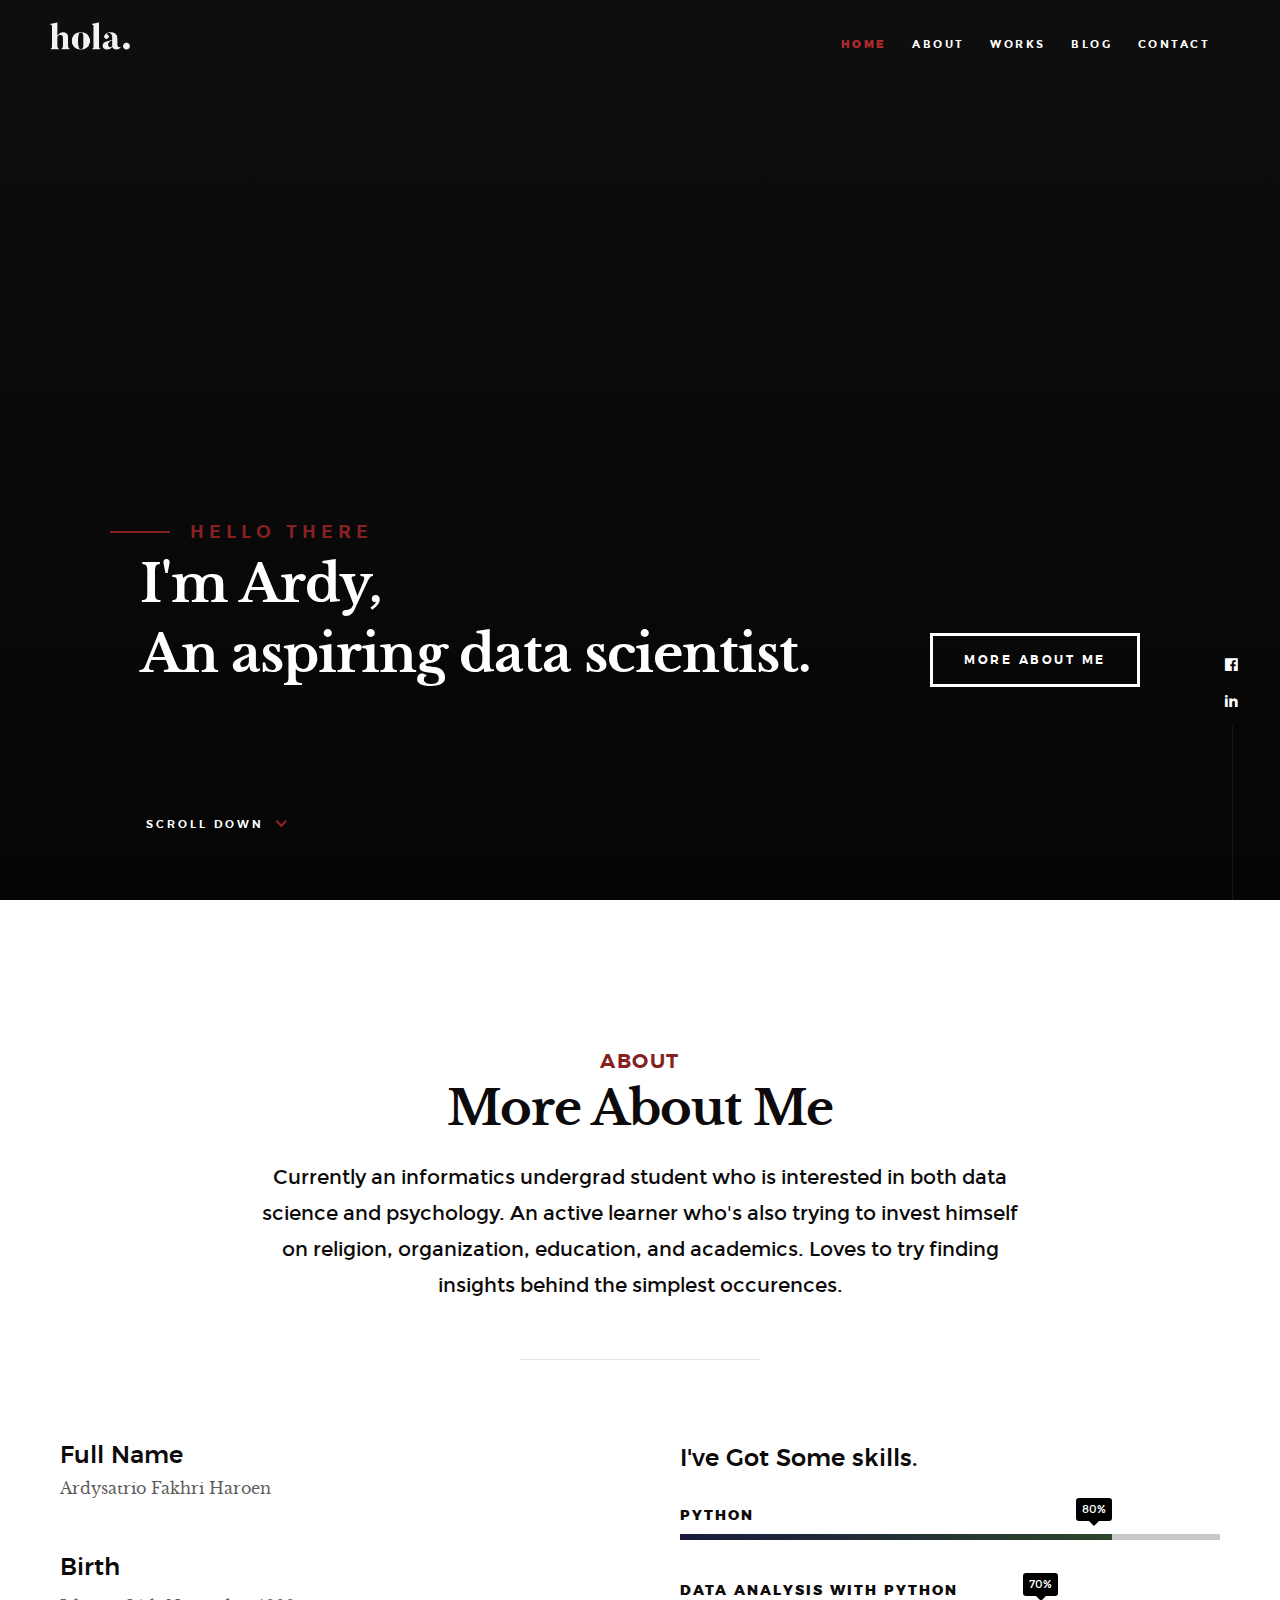
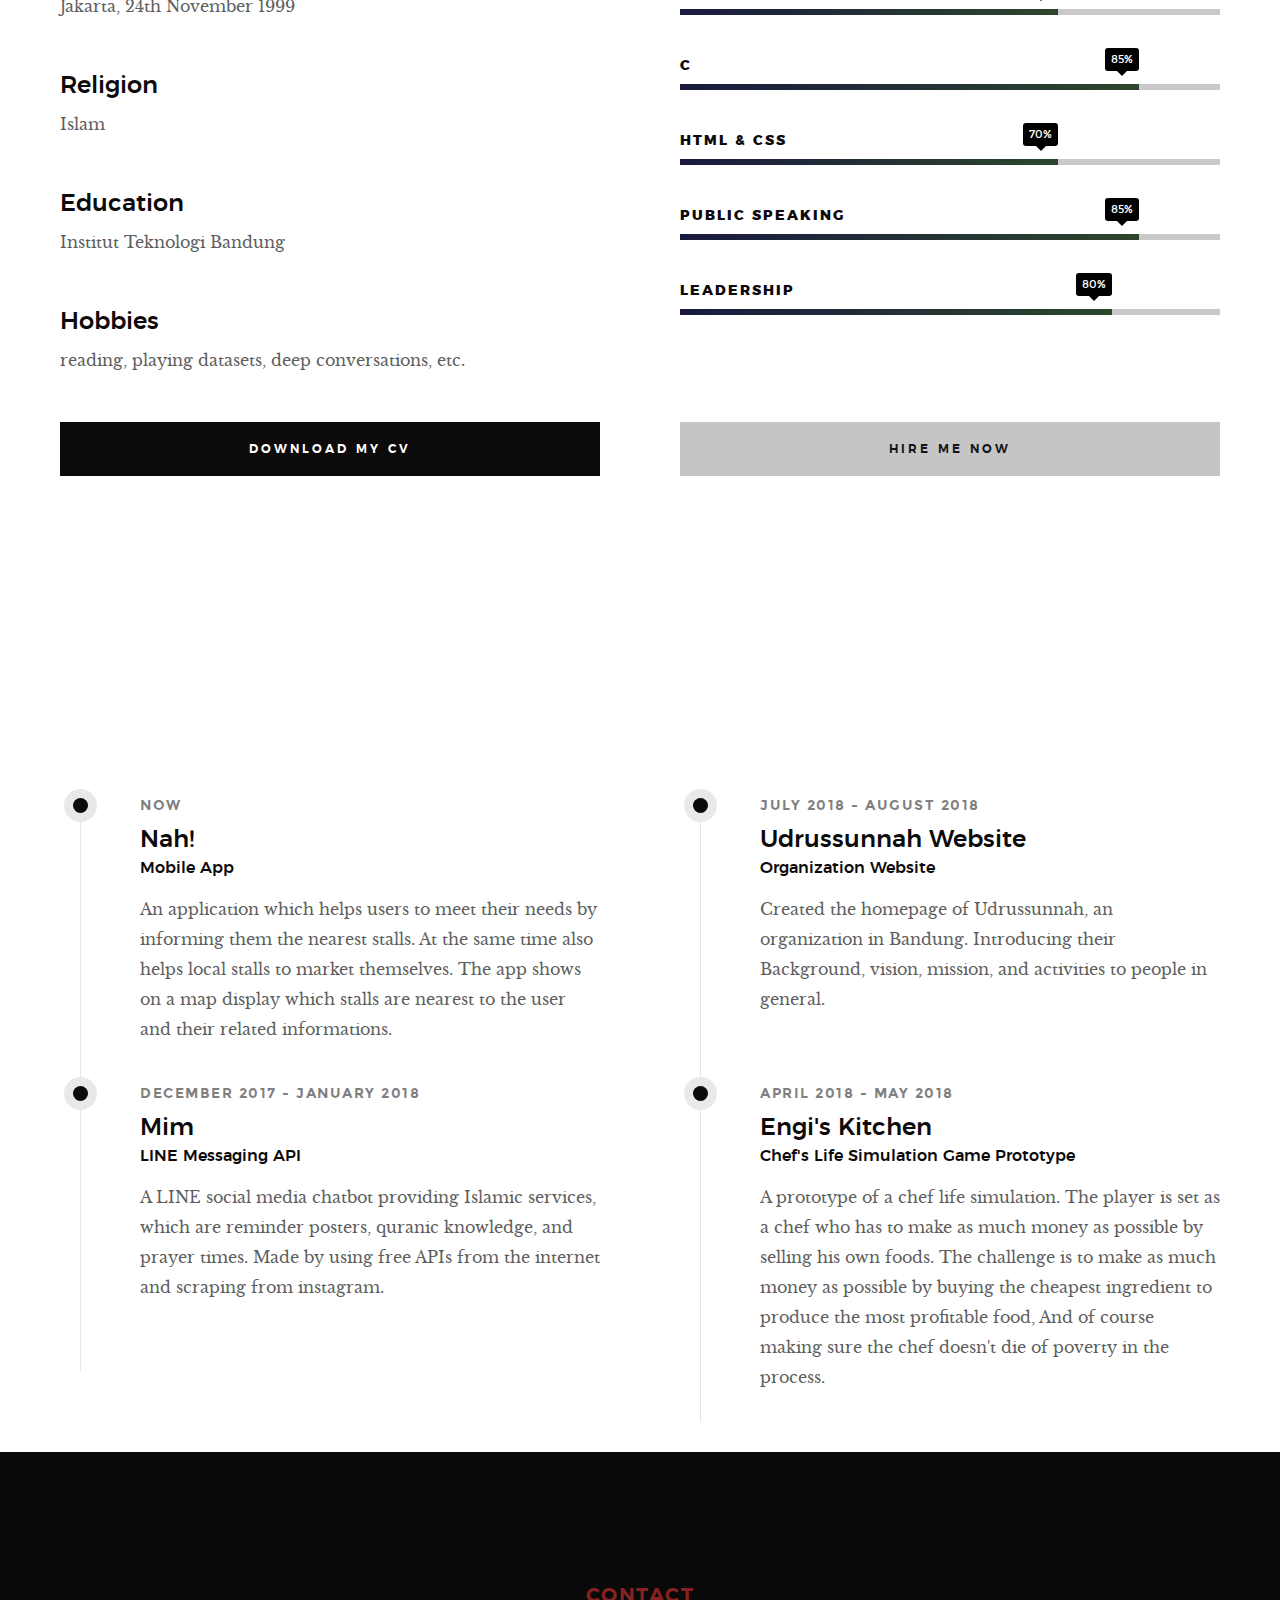
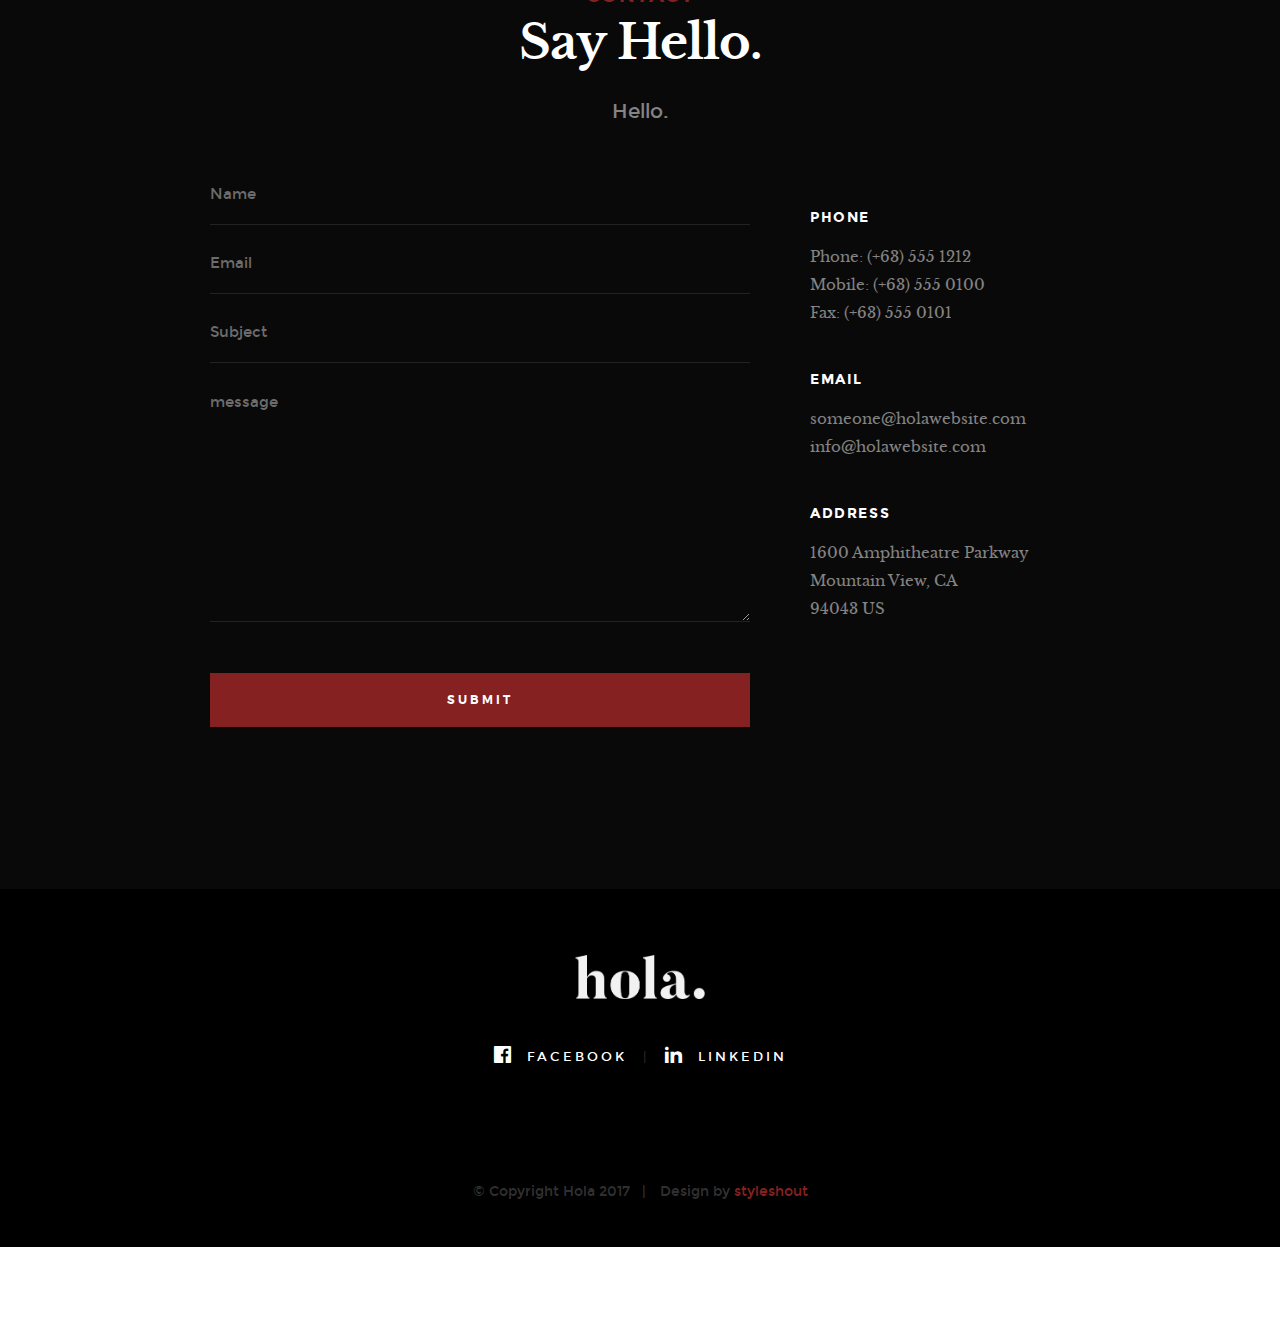
==== index.html @ 84319cd6 "Add files via upload" ====
<!DOCTYPE html>
<!--[if lt IE 9 ]><html class="no-js oldie" lang="en"> <![endif]-->
<!--[if IE 9 ]><html class="no-js oldie ie9" lang="en"> <![endif]-->
<!--[if (gte IE 9)|!(IE)]><!-->
<html class="no-js" lang="en">
<!--<![endif]-->

<head>

    <!--- basic page needs
    ================================================== -->
    <meta charset="utf-8">
    <title>@dy</title>
    <meta name="description" content="">
    <meta name="author" content="">

    <!-- mobile specific metas
    ================================================== -->
    <meta name="viewport" content="width=device-width, initial-scale=1">

    <!-- CSS
    ================================================== -->
    <link rel="stylesheet" href="css/base.css">
    <link rel="stylesheet" href="css/vendor.css">
    <link rel="stylesheet" href="css/main.css">

    <!-- script
    ================================================== -->
    <script src="js/modernizr.js"></script>
    <script src="js/pace.min.js"></script>

    <!-- favicons
    ================================================== -->
    <link rel="shortcut icon" href="favicon.ico" type="image/x-icon">
    <link rel="icon" href="favicon.ico" type="image/x-icon">

</head>

<body id="top">

    <!-- header
    ================================================== -->
    <header class="s-header">

        <div class="header-logo">
            <a class="site-logo" href="index.html"><img src="images/logo.png" alt="Homepage"></a>
        </div>

        <nav class="header-nav-wrap">
            <ul class="header-nav">
                <li class="current"><a class="smoothscroll" href="#home" title="home">Home</a></li>
                <li><a class="smoothscroll" href="#about" title="about">About</a></li>
                <li><a class="smoothscroll" href="#works" title="works">Works</a></li>
                <li><a class="smoothscroll" href="#blog" title="blog">Blog</a></li>
                <li><a class="smoothscroll" href="#contact" title="contact">Contact</a></li>
            </ul>
        </nav>

        <a class="header-menu-toggle" href="#0"><span>Menu</span></a>

    </header> <!-- end s-header -->


    <!-- home
   ================================================== -->
    <section id="home" class="s-home page-hero target-section" data-parallax="scroll" data-image-src="images/fuji_mount.jpeg"
        data-natural-width="3000" data-natural-height="2000" data-position-y="center">

        <div class="overlay"></div>
        <div class="shadow-overlay"></div>

        <div class="home-content">

            <div class="row home-content__main">

                <h3>Hello There</h3>

                <h1>
                    I'm Ardy, <br>
                    An aspiring data scientist. <br>
                </h1>

                <div class="home-content__buttons">
                    <a href="#about" class="smoothscroll btn btn--stroke">
                        More About Me
                    </a>
                </div>

                <div class="home-content__scroll">
                    <a href="#about" class="scroll-link smoothscroll">
                        <span>Scroll Down</span>
                    </a>
                </div>

            </div>

        </div> <!-- end home-content -->

        <ul class="home-social">
            <li>
                <a href="https://www.facebook.com/ardy.haroen/"><i class="im im-facebook" aria-hidden="true"></i><span>Facebook</span></a>
            </li>
            <li>
                <a href="https://www.linkedin.com/in/h-ardyh/"><i class="im im-linkedin" aria-hidden="true"></i><span>linkedin</span></a>
            </li>
        </ul>
        <!-- end home-social -->

    </section> <!-- end s-home -->


    <!-- about
    ================================================== -->
    <section id="about" class="s-about target-section">

        <div class="row narrow section-intro has-bottom-sep">
            <div class="col-full text-center">
                <h3>About</h3>
                <h1>More About Me</h1>
                <p class="lead">Currently an informatics undergrad student who is interested in both data science and
                    psychology.
                    An active learner who's also trying to invest himself on religion, organization, education, and
                    academics. Loves
                    to try finding insights behind the simplest occurences.</p>
            </div>
        </div>

        <div class="row about-content">

            <div class="col-six tab-full left" style="line-height:0.25em">
                <h3 style="line-height:1em">Full Name</h3>
                <p>Ardysatrio Fakhri Haroen</p>

                <h3 style="line-height:1.5em">Birth</h3>
                <p>Jakarta, 24th November 1999</p>

                <h3 style="line-height:1.5em">Religion</h3>
                <p>Islam</p>

                <h3 style="line-height:1.5em">Education</h3>
                <p>Institut Teknologi Bandung</p>

                <h3 style="line-height:1.5em">Hobbies</h3>
                <p>reading, playing datasets, deep conversations, etc.
                </p>

            </div>
            <div class="col-six tab-full right">
                <h3>I've Got Some skills.</h3>

                <ul class="skill-bars">
                    <li>
                        <div class="progress percent80"><span>80%</span></div>
                        <strong>Python</strong>
                    </li>
                    <li>
                        <div class="progress percent70"><span>70%</span></div>
                        <strong>Data Analysis with Python</strong>
                    </li>
                    <li>
                        <div class="progress percent85"><span>85%</span></div>
                        <strong>C</strong>
                    </li>
                    <li>
                        <div class="progress percent70"><span>70%</span></div>
                        <strong>HTML & CSS</strong>
                    </li>
                    <li>
                        <div class="progress percent85"><span>85%</span></div>
                        <strong>Public Speaking</strong>
                    </li>
                    <li>
                        <div class="progress percent80"><span>80%</span></div>
                        <strong>Leadership</strong>
                    </li>

                </ul>
            </div>

        </div> <!-- end about-content -->

        <div class="row about-content about-content--buttons">

            <div class="col-six tab-full left">
                <a href="#0" class="btn btn--primary full-width">Download My CV</a>
            </div>
            <div class="col-six tab-full right">
                <a href="#0" class="btn full-width">Hire Me Now</a>
            </div>

        </div> <!-- end about-content buttons -->

        <section id="works">

            <div class="s-work-header">
                <h1 style="padding:5rem 3rem; font-family: montserrat-bold, 'Gill Sans', 'Gill Sans MT', Calibri, 'Trebuchet MS', sans-serif; font-size: 5rem">My Projects.</h1>
            </div>

            <div class="row about-content about-content--timeline">
                <div class="col-six tab-full left">
                    <div class="timeline">
                        <div class="timeline__block">
                            <div class="timeline__bullet"></div>
                            <div class="timeline__header">
                                <p class="timeline__timeframe">Now</p>
                                <h3>Nah!</h3>
                                <h5>Mobile App</h5>
                            </div>
                            <div class="timeline__desc">
                                <p>An application which helps users to meet their needs by informing them the nearest
                                    stalls.
                                    At the same time also helps local stalls to market themselves. The app
                                    shows on a map display which stalls are nearest to the user and their related
                                    informations.
                                </p>
                            </div>
                        </div>

                        <div class="timeline__block">
                            <div class="timeline__bullet"></div>
                            <div class="timeline__header">
                                <p class="timeline__timeframe">December 2017 - January 2018</p>
                                <h3>Mim</h3>
                                <h5>LINE Messaging API</h5>
                            </div>
                            <div class="timeline__desc">
                                <p>A LINE social media chatbot providing Islamic services, which are
                                    reminder posters, quranic knowledge, and prayer times. Made by using
                                    free APIs from the internet and scraping from instagram.</p>
                            </div>
                        </div> <!-- end timeline__block -->

                        <!-- end timeline__block -->

                    </div> <!-- end timeline -->
                </div> <!-- end left -->
                <div class="col-six tab-full right">
                    <div class="timeline">

                        <div class="timeline__block">
                            <div class="timeline__bullet"></div>
                            <div class="timeline__header">
                                <p class="timeline__timeframe">July 2018 - August 2018</p>
                                <h3>Udrussunnah Website</h3>
                                <h5>Organization Website</h5>
                            </div>
                            <div class="timeline__desc">
                                <p>Created the homepage of Udrussunnah, an organization in Bandung. Introducing their
                                    Background, vision, mission, and activities to people in general.
                                </p>
                            </div>
                        </div> <!-- end timeline__block -->

                        <div class="timeline__block">
                            <div class="timeline__bullet"></div>
                            <div class="timeline__header">
                                <p class="timeline__timeframe">April 2018 - May 2018</p>
                                <h3>Engi's Kitchen</h3>
                                <h5>Chef's Life Simulation Game Prototype</h5>
                            </div>
                            <div class="timeline__desc">
                                <p>A prototype of a chef life simulation. The player is set as a chef who has to make
                                    as much money as possible by selling his own foods. The challenge is to make as much money
                                    as possible by buying the cheapest ingredient to produce the most profitable food, And of course
                                    making sure the chef doesn't die of poverty in the process.</p>
                            </div>
                        </div> <!-- end timeline__block -->

                    </div> <!-- end timeline -->
                </div> <!-- end right -->

            </div> <!-- end about-content timeline -->

        </section> <!-- end about -->


        <!-- works
    ================================================== 
    <section id="works" class="s-works target-section">

        <div class="row narrow section-intro has-bottom-sep">
            <div class="col-full">
                <h3>Portfolio</h3>
                <h1>See My Latest Projects.</h1>
                
                <p class="lead">Lorem ipsum Dolor adipisicing nostrud et aute Excepteur amet commodo ea dolore irure esse Duis nulla sint fugiat cillum ullamco proident aliquip quis qui voluptate dolore veniam Ut laborum non est in officia.</p>
            </div>
        </div>

        <div class="row masonry-wrap">
            <div class="masonry">

                <div class="masonry__brick">
                    <div class="item-folio">

                        <div class="item-folio__thumb">
                            <a href="images/portfolio/gallery/g-beetle.jpg" class="thumb-link" title="The Beetle Car" data-size="1050x700">
                                <img src="images/portfolio/beetle.jpg" 
                                     srcset="images/portfolio/beetle.jpg 1x, images/portfolio/beetle@2x.jpg 2x" alt="">
                                <span class="shadow-overlay"></span>
                            </a>
                        </div>

                        <div class="item-folio__text">
                            <h3 class="item-folio__title">
                                The Beetle
                            </h3>
                            <p class="item-folio__cat">
                                Web Development
                            </p>
                        </div>

                        <a href="https://www.behance.net/" class="item-folio__project-link" title="Project link">
                            <i class="im im-link"></i>
                        </a>

                        <div class="item-folio__caption">
                            <p>Vero molestiae sed aut natus excepturi. Et tempora numquam. Temporibus iusto quo.Unde dolorem corrupti neque nisi.</p>
                        </div>

                    </div> end item-folio 
                </div>  end masonry__brick 

                <div class="masonry__brick">
                    <div class="item-folio">

                        <div class="item-folio__thumb">
                            <a href="images/portfolio/gallery/g-lighthouse.jpg" class="thumb-link" title="Lighthouse" data-size="1050x700">
                                <img src="images/portfolio/lighthouse.jpg" 
                                     srcset="images/portfolio/lighthouse.jpg 1x, images/portfolio/lighthouse@2x.jpg 2x" alt="">
                                <span class="shadow-overlay"></span>
                            </a>
                        </div>

                        <div class="item-folio__text">
                            <h3 class="item-folio__title">
                                Lighthouse
                            </h3>
                            <p class="item-folio__cat">
                                Web Design
                            </p>
                        </div>

                        <a href="https://www.behance.net/" class="item-folio__project-link" title="Project link">
                            <i class="im im-link"></i>
                        </a>

                        <div class="item-folio__caption">
                            <p>Vero molestiae sed aut natus excepturi. Et tempora numquam. Temporibus iusto quo.Unde dolorem corrupti neque nisi.</p>
                        </div>

                    </div>  end item-folio 
                </div>  end masonry__brick 

                <div class="masonry__brick">
                    <div class="item-folio">

                        <div class="item-folio__thumb">
                            <a href="images/portfolio/gallery/g-salad.jpg" class="thumb-link" data-size="1050x700">
                                <img src="images/portfolio/salad.jpg" 
                                     srcset="images/portfolio/salad.jpg 1x, images/portfolio/salad@2x.jpg 2x" alt="">
                                <span class="shadow-overlay"></span>
                            </a>
                        </div>

                        <div class="item-folio__text">
                            <h3 class="item-folio__title">
                                Salad
                            </h3>
                            <p class="item-folio__cat">
                                Branding
                            </p>
                        </div>

                        <a href="https://www.behance.net/" class="item-folio__project-link" title="Project link">
                            <i class="im im-link"></i>
                        </a>

                        <span class="item-folio__caption">
                            <p>Vero molestiae sed aut natus excepturi. Et tempora numquam. Temporibus iusto quo.Unde dolorem corrupti neque nisi.</p>
                        </span>

                    </div>  end item-folio 
                </div>  end masonry__brick 

                <div class="masonry__brick">
                    <div class="item-folio">

                        <div class="item-folio__thumb">
                            <a href="images/portfolio/gallery/g-woodcraft.jpg" class="thumb-link" data-size="1050x700">
                                <img src="images/portfolio/woodcraft.jpg"
                                     srcset="images/portfolio/woodcraft.jpg 1x, images/portfolio/woodcraft@2x.jpg 2x" alt="">
                                <span class="shadow-overlay"></span>
                            </a>
                        </div>

                        <div class="item-folio__text">
                            <h3 class="item-folio__title">
                                Woodcraft
                            </h3>
                            <p class="item-folio__cat">
                                Branding
                            </p>
                        </div>

                        <a href="https://www.behance.net/" class="item-folio__project-link" title="Project link">
                            <i class="im im-link"></i>
                        </a>

                        <span class="item-folio__caption">
                            <p>Vero molestiae sed aut natus excepturi. Et tempora numquam. Temporibus iusto quo.Unde dolorem corrupti neque nisi.</p>
                        </span>

                    </div>  end item-folio 
                </div>  end masonry__brick 

                <div class="masonry__brick">
                    <div class="item-folio">

                        <div class="item-folio__thumb">
                            <a href="images/portfolio/gallery/g-skaterboy.jpg" class="thumb-link" data-size="1050x700">
                                <img src="images/portfolio/skaterboy.jpg"
                                     srcset="images/portfolio/skaterboy.jpg 1x, images/portfolio/skaterboy@2x.jpg 2x" alt="">
                                <span class="shadow-overlay"></span>
                            </a>
                        </div>

                        <div class="item-folio__text">
                            <h3 class="item-folio__title">
                                Skaterboy
                            </h3>
                            <p class="item-folio__cat">
                                Web Development
                            </p>
                        </div>

                        <a href="https://www.behance.net/" class="item-folio__project-link" title="Project link">
                            <i class="im im-link"></i>
                        </a>

                        <span class="item-folio__caption">
                            <p>Vero molestiae sed aut natus excepturi. Et tempora numquam. Temporibus iusto quo.Unde dolorem corrupti neque nisi.</p>
                        </span>

                    </div>  end item-folio 
                </div>  end masonry__brick 

                <div class="masonry__brick">
                    <div class="item-folio">

                        <div class="item-folio__thumb">
                            <a href="images/portfolio/gallery/g-liberty.jpg" class="thumb-link" data-size="1050x700">
                                <img src="images/portfolio/liberty.jpg"
                                     srcset="images/portfolio/liberty.jpg 1x, images/portfolio/liberty@2x.jpg 2x" alt="">
                                <span class="shadow-overlay"></span>
                            </a>
                        </div>

                        <div class="item-folio__text">
                            <h3 class="item-folio__title">
                                Liberty
                            </h3>
                            <p class="item-folio__cat">
                                Branding
                            </p>
                        </div>

                        <a href="https://www.behance.net/" class="item-folio__project-link" title="Project link">
                            <i class="im im-link"></i>
                        </a>

                        <span class="item-folio__caption">
                            <p>Vero molestiae sed aut natus excepturi. Et tempora numquam. Temporibus iusto quo.Unde dolorem corrupti neque nisi.</p>
                        </span>

                    </div>  end item-folio 
                </div>  end masonry__brick 

                <div class="masonry__brick">
                    <div class="item-folio">

                        <div class="item-folio__thumb">
                            <a href="images/portfolio/gallery/g-minimalismo.jpg" class="thumb-link" data-size="1050x700">
                                <img src="images/portfolio/minimalismo.jpg"
                                     srcset="images/portfolio/minimalismo.jpg 1x, images/portfolio/minimalismo@2x.jpg 2x" alt="">
                                <span class="shadow-overlay"></span>
                            </a>
                        </div>

                        <div class="item-folio__text">
                            <h3 class="item-folio__title">
                                Minimalismo
                            </h3>
                            <p class="item-folio__cat">
                                Web Design
                            </p>
                        </div>

                        <a href="https://www.behance.net/" class="item-folio__project-link" title="Project link">
                            <i class="im im-link"></i>
                        </a>

                        <span class="item-folio__caption">
                            <p>Vero molestiae sed aut natus excepturi. Et tempora numquam. Temporibus iusto quo.Unde dolorem corrupti neque nisi.</p>
                        </span>

                    </div>  end item-folio 
                </div>  end masonry__brick 

                <div class="masonry__brick">
                    <div class="item-folio">

                        <div class="item-folio__thumb">
                            <a href="images/portfolio/gallery/g-shutterbug.jpg" class="thumb-link" data-size="1050x700">
                                <img src="images/portfolio/shutterbug.jpg"
                                     srcset="images/portfolio/shutterbug.jpg 1x, images/portfolio/shutterbug@2x.jpg 2x" alt="">
                                <span class="shadow-overlay"></span>
                            </a>
                        </div>

                        <div class="item-folio__text">
                            <h3 class="item-folio__title">
                                Lady Shutterbug
                            </h3>
                            <p class="item-folio__cat">
                                Branding
                            </p>
                        </div>

                        <a href="https://www.behance.net/" class="item-folio__project-link" title="Project link">
                            <i class="im im-link"></i>
                        </a>

                        <span class="item-folio__caption">
                            <p>Vero molestiae sed aut natus excepturi. Et tempora numquam. Temporibus iusto quo.Unde dolorem corrupti neque nisi.</p>
                        </span>

                    </div>  end item-folio 
                </div>  end masonry__brick 

            </div>
        </div>  end masonry 

    </section>  end works -->



        <!-- testimonials
    ==================================================
    <div class="s-testimonials">

        <div class="overlay"></div>

        <div class="row testimonials-header">
            <div class="col-full">
                <h1 class="h02">What People Say.</h1>
            </div>
        </div>

        <div class="row testimonials">

            <div class="col-full testimonials__slider">

                <div class="testimonials__slide">
                    <img src="images/avatars/user-01.jpg" alt="Author image" class="testimonials__avatar">
                    <p>Qui ipsam temporibus quisquam velMaiores eos cumque distinctio nam accusantium ipsum. 
                    Laudantium quia consequatur molestias delectus culpa facere hic dolores aperiam. Accusantium quos qui praesentium corpori.</p>
                    <div class="testimonials__author h06">
                        Tim Cook
                        <span>CEO, Apple</span>
                    </div>
                </div>

                <div class="testimonials__slide">
                    <img src="images/avatars/user-05.jpg" alt="Author image" class="testimonials__avatar">
                    <p>Excepturi nam cupiditate culpa doloremque deleniti repellat. Veniam quos repellat voluptas animi adipisci.
                    Nisi eaque consequatur. Quasi voluptas eius distinctio. Atque eos maxime. Qui ipsam temporibus quisquam vel.</p>
                    <div class="testimonials__author h06">
                        Sundar Pichai
                        <span>CEO, Google</span>
                    </div>
                </div>

                <div class="testimonials__slide">
                    <img src="images/avatars/user-02.jpg" alt="Author image" class="testimonials__avatar">
                    <p>Repellat dignissimos libero. Qui sed at corrupti expedita voluptas odit. Nihil ea quia nesciunt. Ducimus aut sed ipsam.  
                    Autem eaque officia cum exercitationem sunt voluptatum accusamus. Quasi voluptas eius distinctio.</p>
                    <div class="testimonials__author h06">
                        Satya Nadella
                        <span>CEO, Microsoft</span>
                    </div>
                </div>
                
            </div>  end testimonials__slider 

        </div> end testimonials 

    </div> end s-testimonials -->

        <!-- blog
    ================================================== 
    <section id="blog" class="s-blog target-section" >  

        <div class="section-intro has-bottom-sep s-blog-header">
            <div class="col-full">
                <h3>Journal</h3>
                <h1>Latest From The Blog.</h1>
                <p class="lead">Lorem ipsum Dolor adipisicing nostrud et aute. 
                Excepteur amet commodo ea dolore irure esse Duis nulla sint fugiat cillum 
                ullamco proident aliquip quis qui voluptate dolore veniam Ut laborum non est in officia.</p>
            </div>
        </div>

        <div class="row blog-content">
            <div class="col-full">

                <div class="blog-list block-1-2 block-tab-full">
                    <article class="col-block">
                                
                        <div class="blog-date">
                            <a href="blog-single.html">Sept 16, 2017</a>
                        </div>  
                        
                        <h2 class="h01"><a href="blog-single.html">The 10 Golden Rules of Clean Simple Design.</a></h2>
                        <p>
                        Vestibulum ac diam sit amet quam vehicula elementum sed sit amet dui. Pellentesque in ipsum id orci porta dapibus. Donec sollicitudin molestie malesuada. Vivamus magna justo, lacinia eget consectetur sed, convallis at tellus. Cras ultricies ligula sed magna dictum porta. Sed porttitor lectus nibh..
                        </p>

                        <div class="blog-cat">
                                <a href="blog.html">Branding</a><a href="blog.html">Design</a>
                        </div>

                        
                    </article>
                    <article class="col-block">
                                
                        <div class="blog-date">
                            <a href="blog-single.html">Sept 15, 2017</a>
                        </div>  
                        
                        <h2 class="h01"><a href="blog-single.html">Photography Can Improve Your Graphic Design.</a></h2>
                        <p>
                        Vestibulum ac diam sit amet quam vehicula elementum sed sit amet dui. Pellentesque in ipsum id orci porta dapibus. Donec sollicitudin molestie malesuada. Vivamus magna justo, lacinia eget consectetur sed, convallis at tellus. Cras ultricies ligula sed magna dictum porta. Sed porttitor lectus nibh..
                        </p>

                        <div class="blog-cat">
                            <a href="blog.html">Photography</a>
                        </div>

                        
                    </article>
                    <article class="col-block">
                        
                        <div class="blog-date">
                            <a href="blog-single.html">Sept 14, 2017</a>
                        </div>

                        <h2 class="h01"><a href="blog-single.html">Workspace Design Trends and Ideas.</a></h2>
                        <p>
                        Vestibulum ac diam sit amet quam vehicula elementum sed sit amet dui. Pellentesque in ipsum id orci porta dapibus. Donec sollicitudin molestie malesuada. Vivamus magna justo, lacinia eget consectetur sed, convallis at tellus. Cras ultricies ligula sed magna dictum porta. Sed porttitor lectus nibh dolore irure esse Duis nulla sint.
                        </p>

                        <div class="blog-cat">
                            <a href="blog.html">Branding</a><a href="blog.html">Wordpress</a>
                        </div>
                    </article>
                    <article class="col-block">
                        
                        <div class="blog-date">
                            <a href="blog-single.html">Sept 12, 2017</a>
                        </div>    
                        <h2 class="h01"><a href="blog-single.html">Using Patterns in your Branding.</a></h2>
                        <p>
                        Vestibulum ac diam sit amet quam vehicula elementum sed sit amet dui. Pellentesque in ipsum id orci porta dapibus. Donec sollicitudin molestie malesuada. Vivamus magna justo, lacinia eget consectetur sed, convallis at tellus. Cras ultricies ligula sed magna dictum porta. Sed porttitor lectus nibh.
                        </p>

                        <div class="blog-cat">
                            <a href="blog.html">Design</a><a href="blog.html">Branding</a>
                        </div>
                    </article>
                </div> <end blog-list 

            </div> <!end col-full -
        </div> end blog-content ->

    </section> -->


        <!-- s-cta
    ================================================== 
    <section class="s-cta">
        
        <div class="row narrow cta">

            <div class="col-full cta__content">

                <h2 class="h01"><a href="http://www.dreamhost.com/r.cgi?287326|STYLESHOUT">Styleshout Recommends Dreamhost.</a></h2>

                <p class="lead">
                Looking for an awesome and reliable webhosting? Try <a href="http://www.dreamhost.com/r.cgi?287326|STYLESHOUT">DreamHost</a>.
                Get <span>$50 off</span> when you sign up with the promocode <span>styleshout</span>.
                </p>

                <div class="cta__action">
                    <a class="btn btn--primary btn--large" href="http://www.dreamhost.com/r.cgi?287326|STYLESHOUT">Sign Up Now</a>
                </div>	

            </div>

        </div>  end cta 
        
    </section> -->


        <!-- s-stats
    ================================================== 
    <section id="stats" class="s-stats">
        <div class="row block-1-4 block-tab-1-2 block-mob-full stats">

            <div class="col-block stats__col ">
                <div class="stats__count">
                    128
                </div>
                <h4>Awards Received</h4>
            </div>
            <div class="col-block stats__col">
                <div class="stats__count">
                    1500
                </div>
                <h4>Cups of Coffee</h4>
            </div>
            <div class="col-block stats__col stats__col--highlight">
                <div class="stats__upsign">
                    <a href="#"><i class="im im-arrow-up" aria-hidden="true"></i></a>
                </div>
                <div class="stats__count">
                    110
                </div>
                <h4>Projects Completed</h4>
            </div>
            <div class="col-block stats__col">
                <div class="stats__count">
                    101
                </div>
                <h4>Happy Clients</h4> 
            </div>

        </div>
    </section> end s-stats -->


        <!-- s-stats
    ================================================== -->
        <section id="contact" class="s-contact target-section">

            <div class="overlay"></div>

            <div class="row narrow section-intro">
                <div class="col-full">
                    <h3>Contact</h3>
                    <h1>Say Hello.</h1>

                    <p class="lead">Hello.</p>
                </div>
            </div>

            <div class="row contact__main">
                <div class="col-eight tab-full contact__form">
                    <form name="contactForm" id="contactForm" method="post" action="">
                        <fieldset>

                            <div class="form-field">
                                <input name="contactName" type="text" id="contactName" placeholder="Name" value=""
                                    minlength="2" required="" aria-required="true" class="full-width">
                            </div>
                            <div class="form-field">
                                <input name="contactEmail" type="email" id="contactEmail" placeholder="Email" value=""
                                    required="" aria-required="true" class="full-width">
                            </div>
                            <div class="form-field">
                                <input name="contactSubject" type="text" id="contactSubject" placeholder="Subject"
                                    value="" class="full-width">
                            </div>
                            <div class="form-field">
                                <textarea name="contactMessage" id="contactMessage" placeholder="message" rows="10"
                                    cols="50" required="" aria-required="true" class="full-width"></textarea>
                            </div>
                            <div class="form-field">
                                <button class="full-width btn--primary">Submit</button>
                                <div class="submit-loader">
                                    <div class="text-loader">Sending...</div>
                                    <div class="s-loader">
                                        <div class="bounce1"></div>
                                        <div class="bounce2"></div>
                                        <div class="bounce3"></div>
                                    </div>
                                </div>
                            </div>

                        </fieldset>
                    </form>

                    <!-- contact-warning -->
                    <div class="message-warning">
                        Something went wrong. Please try again.
                    </div>

                    <!-- contact-success -->
                    <div class="message-success">
                        Your message was sent, thank you!<br>
                    </div>

                </div>
                <div class="col-four tab-full contact__infos">
                    <h4 class="h06">Phone</h4>
                    <p>Phone: (+63) 555 1212<br>
                        Mobile: (+63) 555 0100<br>
                        Fax: (+63) 555 0101
                    </p>

                    <h4 class="h06">Email</h4>
                    <p>someone@holawebsite.com<br>
                        info@holawebsite.com
                    </p>

                    <h4 class="h06">Address</h4>
                    <p>
                        1600 Amphitheatre Parkway<br>
                        Mountain View, CA<br>
                        94043 US
                    </p>
                </div>

            </div>

        </section> <!-- end s-contact -->


        <!-- footer
    ================================================== -->
        <footer style=" background-color:black">
            <div class="row">
                <div class="col-full">

                    <div class="footer-logo">
                        <a class="footer-site-logo" href="#0"><img src="images/logo.png" alt="Homepage"></a>
                    </div>

                    <ul class="footer-social">
                        <li><a href="https://www.facebook.com/ardy.haroen">
                                <i class="im im-facebook" aria-hidden="true"></i>
                                <span>Facebook</span>
                            </a></li>
                        <li><a href="https://www.linkedin.com/in/h-ardyh/">
                                <i class="im im-linkedin" aria-hidden="true"></i>
                                <span>LinkedIn</span>
                            </a></li>
                    </ul>

                </div>
            </div>

            <div class="row footer-bottom">

                <div class="col-twelve">
                    <div class="copyright">
                        <span>© Copyright Hola 2017</span>
                        <span>Design by <a href="https://www.styleshout.com/">styleshout</a></span>
                    </div>

                    <div class="go-top">
                        <a class="smoothscroll" title="Back to Top" href="#top"><i class="im im-arrow-up" aria-hidden="true"></i></a>
                    </div>
                </div>

            </div> <!-- end footer-bottom -->

        </footer> <!-- end footer -->


        <!-- photoswipe background
    ================================================== -->
        <!-- <div aria-hidden="false" class="pswp" role="dialog" tabindex="-1" style=" background-color:black">

            <div class="pswp__bg"></div>
            <div class="pswp__scroll-wrap">

                <div class="pswp__container">
                    <div class="pswp__item"></div>
                    <div class="pswp__item"></div>
                    <div class="pswp__item"></div>
                </div>

                <div class="pswp__ui pswp__ui--hidden">
                    <div class="pswp__top-bar">
                        <div class="pswp__counter"></div><button class="pswp__button pswp__button--close" title="Close (Esc)"></button>
                        <button class="pswp__button pswp__button--share" title="Share"></button> <button class="pswp__button pswp__button--fs"
                            title="Toggle fullscreen"></button> <button class="pswp__button pswp__button--zoom" title="Zoom in/out"></button>
                        <div class="pswp__preloader">
                            <div class="pswp__preloader__icn">
                                <div class="pswp__preloader__cut">
                                    <div class="pswp__preloader__donut"></div>
                                </div>
                            </div>
                        </div>
                    </div>
                    <div class="pswp__share-modal pswp__share-modal--hidden pswp__single-tap">
                        <div class="pswp__share-tooltip"></div>
                    </div><button class="pswp__button pswp__button--arrow--left" title="Previous (arrow left)"></button>
                    <button class="pswp__button pswp__button--arrow--right" title="Next (arrow right)"></button>
                    <div class="pswp__caption">
                        <div class="pswp__caption__center"></div>
                    </div>
                </div>

            </div>

        </div> end photoSwipe background 

        <div id="preloader">
            <div id="loader"></div>
        </div>  -->


        <!-- Java Script
    ================================================== -->
        <script src="js/jquery-3.2.1.min.js"></script>
        <script src="js/plugins.js"></script>
        <script src="js/main.js"></script>

    </section>
</body>

</html>
---- css/base.css ----
/* =================================================================== 
 *
 *  Hola v1.0 Base Stylesheet
 *  10-02-2017
 *  ------------------------------------------------------------------
 *
 *  TOC:
 *  # Normalize
 *  # Basic/base setup styles
 *      ## Media
 *      ## Typography resets
 *      ## links
 *      ## inputs
 *  # grid
 *      ## medium size devices
 *      ## tablets
 *      ## mobile devices
 *      ## small mobile devices
 *  # block grids
 *      ## medium size devices
 *      ## tablets
 *      ## mobile devices
 *      ## small mobile devices
 *  # MISC
 *
 * =================================================================== */


/* ===================================================================
 * # normalize
 * normalize.css v5.0.0 | MIT License | 
 * github.com/necolas/normalize.css
 *
 * ------------------------------------------------------------------- */

html {
    font-family: sans-serif;
    line-height: 1.15;
    -ms-text-size-adjust: 100%;
    -webkit-text-size-adjust: 100%;
}

body {
    margin: 0;
}

article, aside, footer, header, nav, section {
    display: block;
}

h1 {
    font-size: 2em;
    margin: 0.67em 0;
}

figcaption, figure, main {
    display: block;
}

figure {
    margin: 1em 40px;
}

hr {
    box-sizing: content-box;
    height: 0;
    overflow: visible;
}

pre {
    font-family: monospace, monospace;
    font-size: 1em;
}

a {
    background-color: transparent;
    -webkit-text-decoration-skip: objects;
}

a:active, a:hover {
    outline-width: 0;
}

abbr[title] {
    border-bottom: none;
    text-decoration: underline;
    text-decoration: underline dotted;
}

b, strong {
    font-weight: inherit;
}

b, strong {
    font-weight: bolder;
}

code, kbd, samp {
    font-family: monospace, monospace;
    font-size: 1em;
}

dfn {
    font-style: italic;
}

mark {
    background-color: #ff0;
    color: #000;
}

small {
    font-size: 80%;
}

sub, sup {
    font-size: 75%;
    line-height: 0;
    position: relative;
    vertical-align: baseline;
}

sub {
    bottom: -0.25em;
}

sup {
    top: -0.5em;
}

audio, video {
    display: inline-block;
}

audio:not([controls]) {
    display: none;
    height: 0;
}

img {
    border-style: none;
}

svg:not(:root) {
    overflow: hidden;
}

button, input, optgroup, select, textarea {
    font-family: sans-serif;
    font-size: 100%;
    line-height: 1.15;
    margin: 0;
}

button, input {
    overflow: visible;
}

button, select {
    text-transform: none;
}

button, html [type="button"], [type="reset"], [type="submit"] {
    -webkit-appearance: button;
}

button::-moz-focus-inner, [type="button"]::-moz-focus-inner, [type="reset"]::-moz-focus-inner, [type="submit"]::-moz-focus-inner {
    border-style: none;
    padding: 0;
}

button:-moz-focusring, [type="button"]:-moz-focusring, [type="reset"]:-moz-focusring, [type="submit"]:-moz-focusring {
    outline: 1px dotted ButtonText;
}

fieldset {
    border: 1px solid #c0c0c0;
    margin: 0 2px;
    padding: 0.35em 0.625em 0.75em;
}

legend {
    box-sizing: border-box;
    color: inherit;
    display: table;
    max-width: 100%;
    padding: 0;
    white-space: normal;
}

progress {
    display: inline-block;
    vertical-align: baseline;
}

textarea {
    overflow: auto;
}

[type="checkbox"], [type="radio"] {
    box-sizing: border-box;
    padding: 0;
}

[type="number"]::-webkit-inner-spin-button, [type="number"]::-webkit-outer-spin-button {
    height: auto;
}

[type="search"] {
    -webkit-appearance: textfield;
    outline-offset: -2px;
}

[type="search"]::-webkit-search-cancel-button, [type="search"]::-webkit-search-decoration {
    -webkit-appearance: none;
}

::-webkit-file-upload-button {
    -webkit-appearance: button;
    font: inherit;
}

details, menu {
    display: block;
}

summary {
    display: list-item;
}

canvas {
    display: inline-block;
}

template {
    display: none;
}

[hidden] {
    display: none;
}


/* ===================================================================
 * # basic/base setup styles - (_basic.scss)
 *
 * ------------------------------------------------------------------- */

html {
    font-size: 62.5%;
    box-sizing: border-box;
}

*, *::before, *::after {
    box-sizing: inherit;
}

body {
    font-weight: normal;
    line-height: 1;
    word-wrap: break-word;
    text-rendering: optimizeLegibility;
    -webkit-overflow-scrolling: touch;
    -webkit-text-size-adjust: none;
}

body, input, button {
    -moz-osx-font-smoothing: grayscale;
    -webkit-font-smoothing: antialiased;
}


/* ------------------------------------------------------------------- 
 * ## Media - (_basic.scss)
 * ------------------------------------------------------------------- */

img, video {
    max-width: 100%;
    height: auto;
}


/* ------------------------------------------------------------------- 
 * ## Typography resets - (_basic.scss)
 * ------------------------------------------------------------------- */

div, dl, dt, dd, ul, ol, li, h1, h2, h3, h4, h5, h6, pre, form, p, blockquote, th, td {
    margin: 0;
    padding: 0;
}

h1, h2, h3, h4, h5, h6 {
    -webkit-font-smoothing: auto;
    -webkit-font-smoothing: antialiased;
    -webkit-font-variant-ligatures: common-ligatures;
    -moz-font-variant-ligatures: common-ligatures;
    font-variant-ligatures: common-ligatures;
    text-rendering: optimizeLegibility;
}

em, i {
    font-style: italic;
    line-height: inherit;
}

strong, b {
    font-weight: bold;
    line-height: inherit;
}

small {
    font-size: 60%;
    line-height: inherit;
}

ol, ul {
    list-style: none;
}

li {
    display: block;
}


/* ------------------------------------------------------------------- 
 * ## links - (_basic.scss)
 * ------------------------------------------------------------------- */

a {
    text-decoration: none;
    line-height: inherit;
}

a img {
    border: none;
}


/* ------------------------------------------------------------------- 
 * ## inputs - (_basic.scss)
 * ------------------------------------------------------------------- */

fieldset {
    margin: 0;
    padding: 0;
}

input[type="email"], 
input[type="number"], 
input[type="search"], 
input[type="text"], 
input[type="tel"], 
input[type="url"], 
input[type="password"], textarea {
    -webkit-appearance: none;
    -moz-appearance: none;
    -ms-appearance: none;
    -o-appearance: none;
    appearance: none;
}


/* ===================================================================
 * # grid - (_grid.scss)
 *
 * ------------------------------------------------------------------- */

.row {
    width: 94%;
    max-width: 1200px;
    margin: 0 auto;
}

.row:after {
    content: "";
    display: table;
    clear: both;
}

.row .row {
    width: auto;
    max-width: none;
    margin-left: -20px;
    margin-right: -20px;
}


/* column blocks
 * -------------------------------------- */

[class*="col-"] {
    float: left;
}

[class*="col-"] + [class*="col-"].end {
    float: right;
}

[class*="col-"] {
    padding: 0 20px;
}


/* column width classes 
 * -------------------------------------- */

.col-one {
    width: 8.33333%;
}

.col-two, .col-1-6 {
    width: 16.66667%;
}

.col-three, .col-1-4 {
    width: 25%;
}

.col-four, .col-1-3 {
    width: 33.33333%;
}

.col-five {
    width: 41.66667%;
}

.col-six, .col-1-2 {
    width: 50%;
}

.col-seven {
    width: 58.33333%;
}

.col-eight, .col-2-3 {
    width: 66.66667%;
}

.col-nine, .col-3-4 {
    width: 75%;
}

.col-ten, .col-5-6 {
    width: 83.33333%;
}

.col-eleven {
    width: 91.66667%;
}

.col-twelve, .col-full {
    width: 100%;
}


/* ------------------------------------------------------------------- 
 * ## medium size devices - (_grid.scss)
 * ------------------------------------------------------------------- */

@media only screen and (max-width: 1200px) {
    .row .row {
        margin-left: -15px;
        margin-right: -15px;
    }
    [class*="col-"] {
        padding: 0 15px;
    }
    .md-two, .md-1-6 {
        width: 16.66667%;
    }
    .md-one {
        width: 8.33333%;
    }
    .md-three, .md-1-4 {
        width: 25%;
    }
    .md-four, .md-1-3 {
        width: 33.33333%;
    }
    .md-five {
        width: 41.66667%;
    }
    .md-six, .md-1-2 {
        width: 50%;
    }
    .md-seven {
        width: 58.33333%;
    }
    .md-eight, .md-2-3 {
        width: 66.66667%;
    }
    .md-nine, .md-3-4 {
        width: 75%;
    }
    .md-ten, .md-5-6 {
        width: 83.33333%;
    }
    .md-eleven {
        width: 91.66667%;
    }
    .md-twelve, .md-full {
        width: 100%;
    }
}


/* ------------------------------------------------------------------- 
 * ## tablets - (_grid.scss)
 * ------------------------------------------------------------------- */

@media only screen and (max-width: 800px) {
    .row {
        width: 90%;
    }
    .tab-1-4 {
        width: 25%;
    }
    .tab-1-3 {
        width: 33.33333%;
    }
    .tab-1-2 {
        width: 50%;
    }
    .tab-2-3 {
        width: 66.66667%;
    }
    .tab-3-4 {
        width: 75%;
    }
    .tab-full {
        width: 100%;
    }
}


/* ------------------------------------------------------------------- 
 * ## mobile devices - (_grid.scss)
 * ------------------------------------------------------------------- */

@media only screen and (max-width: 600px) {
    .row {
        width: auto;
        padding-left: 25px;
        padding-right: 25px;
    }
    .row .row {
        margin-left: -10px;
        margin-right: -10px;
    }
    [class*="col-"] {
        padding: 0 10px;
    }
    .mob-1-4 {
        width: 25%;
    }
    .mob-1-3 {
        width: 33.33333%;
    }
    .mob-1-2 {
        width: 50%;
    }
    .mob-2-3 {
        width: 66.66667%;
    }
    .mob-3-4 {
        width: 75%;
    }
    .mob-full {
        width: 100%;
    }
}


/* ------------------------------------------------------------------- 
 * ## small mobile devices - (_grid.scss) 
 * ------------------------------------------------------------------- */


/* stack columns on small mobile devices
 * ------------------------------------------------------------------- */

@media only screen and (max-width: 400px) {
    .row .row {
        padding-left: 0;
        padding-right: 0;
        margin-left: 0;
        margin-right: 0;
    }
    [class*="col-"] {
        width: 100% !important;
        float: none !important;
        clear: both !important;
        margin-left: 0;
        margin-right: 0;
        padding: 0;
    }
    [class*="col-"] + [class*="col-"].end {
        float: none;
    }
}


/* ===================================================================
 * # block grids - (_grid.scss)
 * ------------------------------------------------------------------- */


/*   Equally-sized columns define at row level
 * ------------------------------------------------------------------- */

[class*="block-"]:after {
    content: "";
    display: table;
    clear: both;
}

.block-1-6 .col-block {
    width: 16.66667%;
}

.block-1-5 .col-block {
    width: 20%;
}

.block-1-4 .col-block {
    width: 25%;
}

.block-1-3 .col-block {
    width: 33.33333%;
}

.block-1-2 .col-block {
    width: 50%;
}


/**
 * Clearing for block grid columns. Allow columns with 
 * different heights to align properly.
 */

.block-1-6 .col-block:nth-child(6n+1), 
.block-1-5 .col-block:nth-child(5n+1), 
.block-1-4 .col-block:nth-child(4n+1), 
.block-1-3 .col-block:nth-child(3n+1), 
.block-1-2 .col-block:nth-child(2n+1) {
    clear: both;
}


/* ------------------------------------------------------------------- 
 * ## medium size devices - (_grid.scss)
 * ------------------------------------------------------------------- */

@media only screen and (max-width: 1200px) {
    .block-m-1-6 .col-block {
        width: 16.66667%;
    }
    .block-m-1-5 .col-block {
        width: 20%;
    }
    .block-m-1-4 .col-block {
        width: 25%;
    }
    .block-m-1-3 .col-block {
        width: 33.33333%;
    }
    .block-m-1-2 .col-block {
        width: 50%;
    }
    .block-m-full .col-block {
        width: 100%;
        clear: both;
    }
    [class*="block-m-"] .bgrid:nth-child(n) {
        clear: none;
    }
    .block-m-1-6 .col-block:nth-child(6n+1), 
    .block-m-1-5 .col-block:nth-child(5n+1), 
    .block-m-1-4 .col-block:nth-child(4n+1), 
    .block-m-1-3 .col-block:nth-child(3n+1), 
    .block-m-1-2 .col-block:nth-child(2n+1) {
        clear: both;
    }
}


/* ------------------------------------------------------------------- 
 * ## tablets - (_grid.scss)
 * ------------------------------------------------------------------- */

@media only screen and (max-width: 800px) {
    .block-tab-1-6 .col-block {
        width: 16.66667%;
    }
    .block-tab-1-5 .col-block {
        width: 20%;
    }
    .block-tab-1-4 .col-block {
        width: 25%;
    }
    .block-tab-1-3 .col-block {
        width: 33.33333%;
    }
    .block-tab-1-2 .col-block {
        width: 50%;
    }
    .block-tab-full .col-block {
        width: 100%;
        clear: both;
    }
    [class*="block-tab-"] .bgrid:nth-child(n) {
        clear: none;
    }
    .block-tab-1-6 .col-block:nth-child(6n+1), 
    .block-tab-1-6 .col-block:nth-child(5n+1), 
    .block-tab-1-4 .col-block:nth-child(4n+1), 
    .block-tab-1-3 .col-block:nth-child(3n+1), 
    .block-tab-1-2 .col-block:nth-child(2n+1) {
        clear: both;
    }
}


/* ------------------------------------------------------------------- 
 * ## mobile devices - (_grid.scss)
 * ------------------------------------------------------------------- */

@media only screen and (max-width: 600px) {
    .block-mob-1-6 .col-block {
        width: 16.66667%;
    }
    .block-mob-1-5 .col-block {
        width: 20%;
    }
    .block-mob-1-4 .col-block {
        width: 25%;
    }
    .block-mob-1-3 .col-block {
        width: 33.33333%;
    }
    .block-mob-1-2 .col-block {
        width: 50%;
    }
    .block-mob-full .col-block {
        width: 100%;
        clear: both;
    }
    [class*="block-mob-"] .bgrid:nth-child(n) {
        clear: none;
    }
    .block-mob-1-6 .col-block:nth-child(6n+1), 
    .block-mob-1-5 .col-block:nth-child(5n+1), 
    .block-mob-1-4 .col-block:nth-child(4n+1), 
    .block-mob-1-3 .col-block:nth-child(3n+1), 
    .block-mob-1-2 .col-block:nth-child(2n+1) {
        clear: both;
    }
}


/* ------------------------------------------------------------------- 
 * ## small mobile devices - (_grid.scss) 
 * ------------------------------------------------------------------- */


/* stack columns on small mobile devices
 * ------------------------------------------------------------------- */

@media only screen and (max-width: 400px) {
    .stack .col-block {
        width: 100% !important;
        float: none !important;
        clear: both !important;
        margin-left: 0;
        margin-right: 0;
    }
}


/* ===================================================================
 * # MISC  - (_grid.scss)
 *
 * ------------------------------------------------------------------- */

.group:after {
    content: "";
    display: table;
    clear: both;
}


/* Misc Helper Styles
 * -------------------------------------- */

.is-hidden {
    display: none;
}

.is-invisible {
    visibility: hidden;
}

.antialiased {
    -webkit-font-smoothing: antialiased;
    -moz-osx-font-smoothing: grayscale;
}

.overflow-hidden {
    overflow: hidden;
}

.remove-bottom {
    margin-bottom: 0;
}

.half-bottom {
    margin-bottom: 1.5rem !important;
}

.add-bottom {
    margin-bottom: 3rem !important;
}

.no-border {
    border: none;
}

.full-width {
    width: 100%;
}

.text-center {
    text-align: center;
}

.text-left {
    text-align: left;
}

.text-right {
    text-align: right;
}

.pull-left {
    float: left;
}

.pull-right {
    float: right;
}

.align-center {
    margin-left: auto;
    margin-right: auto;
    text-align: center;
}
---- css/vendor.css ----
/* =================================================================== 
 *
 *  Hola v1.0 Vendor/Third Party CSS 
 *  10-02-2017
 *  ------------------------------------------------------------------
 *
 *  TOC:
 *  # Slick slider
 *  # PhotoSwipe Skin
 *  # Prettyprint GitHub Theme
 *
 * =================================================================== */


/* ===================================================================
 * # slick slider
 *
 * ------------------------------------------------------------------- */

.slick-slider {
    position: relative;
    display: block;
    box-sizing: border-box;
    -webkit-touch-callout: none;
    -webkit-user-select: none;
    -khtml-user-select: none;
    -moz-user-select: none;
    -ms-user-select: none;
    user-select: none;
    -ms-touch-action: pan-y;
    touch-action: pan-y;
    -webkit-tap-highlight-color: transparent;
}

.slick-list {
    position: relative;
    overflow: hidden;
    display: block;
    margin: 0;
    padding: 0;
}

.slick-list:focus {
    outline: none;
}

.slick-list.dragging {
    cursor: pointer;
    cursor: hand;
}

.slick-slider .slick-track, .slick-slider .slick-list {
    -webkit-transform: translate3d(0, 0, 0);
    -moz-transform: translate3d(0, 0, 0);
    -ms-transform: translate3d(0, 0, 0);
    -o-transform: translate3d(0, 0, 0);
    transform: translate3d(0, 0, 0);
}

.slick-track {
    position: relative;
    left: 0;
    top: 0;
    display: block;
}

.slick-track:before, .slick-track:after {
    content: "";
    display: table;
}

.slick-track:after {
    clear: both;
}

.slick-loading .slick-track {
    visibility: hidden;
}

.slick-slide {
    float: left;
    height: 100%;
    min-height: 1px;
    display: none;
}

[dir="rtl"] .slick-slide {
    float: right;
}

.slick-slide img {
    display: block;
}

.slick-slide.slick-loading img {
    display: none;
}

.slick-slide.dragging img {
    pointer-events: none;
}

.slick-initialized .slick-slide {
    display: block;
}

.slick-loading .slick-slide {
    visibility: hidden;
}

.slick-vertical .slick-slide {
    display: block;
    height: auto;
    border: 1px solid transparent;
}

.slick-arrow.slick-hidden {
    display: none;
}


/*! PhotoSwipe main CSS by Dmitry Semenov | photoswipe.com | MIT license */


/*
	Styles for basic PhotoSwipe functionality (sliding area, open/close transitions)
*/


/* pswp = photoswipe */

.pswp {
    display: none;
    position: absolute;
    width: 100%;
    height: 100%;
    left: 0;
    top: 0;
    overflow: hidden;
    -ms-touch-action: none;
    touch-action: none;
    z-index: 1500;
    -webkit-text-size-adjust: 100%;
    /* create separate layer, to avoid paint on window.onscroll in webkit/blink */
    -webkit-backface-visibility: hidden;
    outline: none;
}

.pswp * {
    -webkit-box-sizing: border-box;
    box-sizing: border-box;
}

.pswp img {
    max-width: none;
}


/* style is added when JS option showHideOpacity is set to true */

.pswp--animate_opacity {
    /* 0.001, because opacity:0 doesn't trigger Paint action, which causes lag at start of transition */
    opacity: 0.001;
    will-change: opacity;
    /* for open/close transition */
    -webkit-transition: opacity 333ms cubic-bezier(0.4, 0, 0.22, 1);
    transition: opacity 333ms cubic-bezier(0.4, 0, 0.22, 1);
}

.pswp--open {
    display: block;
}

.pswp--zoom-allowed .pswp__img {
    /* autoprefixer: off */
    cursor: -webkit-zoom-in;
    cursor: -moz-zoom-in;
    cursor: zoom-in;
}

.pswp--zoomed-in .pswp__img {
    /* autoprefixer: off */
    cursor: -webkit-grab;
    cursor: -moz-grab;
    cursor: grab;
}

.pswp--dragging .pswp__img {
    /* autoprefixer: off */
    cursor: -webkit-grabbing;
    cursor: -moz-grabbing;
    cursor: grabbing;
}


/*
	Background is added as a separate element.
	As animating opacity is much faster than animating rgba() background-color.
*/

.pswp__bg {
    position: absolute;
    left: 0;
    top: 0;
    width: 100%;
    height: 100%;
    background: #000;
    opacity: 0;
    -webkit-transform: translateZ(0);
    transform: translateZ(0);
    -webkit-backface-visibility: hidden;
    will-change: opacity;
}

.pswp__scroll-wrap {
    position: absolute;
    left: 0;
    top: 0;
    width: 100%;
    height: 100%;
    overflow: hidden;
}

.pswp__container, .pswp__zoom-wrap {
    -ms-touch-action: none;
    touch-action: none;
    position: absolute;
    left: 0;
    right: 0;
    top: 0;
    bottom: 0;
}


/* Prevent selection and tap highlights */

.pswp__container, .pswp__img {
    -webkit-user-select: none;
    -moz-user-select: none;
    -ms-user-select: none;
    user-select: none;
    -webkit-tap-highlight-color: transparent;
    -webkit-touch-callout: none;
}

.pswp__zoom-wrap {
    position: absolute;
    width: 100%;
    -webkit-transform-origin: left top;
    -ms-transform-origin: left top;
    transform-origin: left top;
    /* for open/close transition */
    -webkit-transition: -webkit-transform 333ms cubic-bezier(0.4, 0, 0.22, 1);
    transition: transform 333ms cubic-bezier(0.4, 0, 0.22, 1);
}

.pswp__bg {
    will-change: opacity;
    /* for open/close transition */
    -webkit-transition: opacity 333ms cubic-bezier(0.4, 0, 0.22, 1);
    transition: opacity 333ms cubic-bezier(0.4, 0, 0.22, 1);
}

.pswp--animated-in .pswp__bg, .pswp--animated-in .pswp__zoom-wrap {
    -webkit-transition: none;
    transition: none;
}

.pswp__container, .pswp__zoom-wrap {
    -webkit-backface-visibility: hidden;
}

.pswp__item {
    position: absolute;
    left: 0;
    right: 0;
    top: 0;
    bottom: 0;
    overflow: hidden;
}

.pswp__img {
    position: absolute;
    width: auto;
    height: auto;
    top: 0;
    left: 0;
}


/*
	stretched thumbnail or div placeholder element (see below)
	style is added to avoid flickering in webkit/blink when layers overlap
*/

.pswp__img--placeholder {
    -webkit-backface-visibility: hidden;
}


/*
	div element that matches size of large image
	large image loads on top of it
*/

.pswp__img--placeholder--blank {
    background: #222;
}

.pswp--ie .pswp__img {
    width: 100% !important;
    height: auto !important;
    left: 0;
    top: 0;
}


/*
	Error message appears when image is not loaded
	(JS option errorMsg controls markup)
*/

.pswp__error-msg {
    position: absolute;
    left: 0;
    top: 50%;
    width: 100%;
    text-align: center;
    font-size: 14px;
    line-height: 16px;
    margin-top: -8px;
    color: #CCC;
}

.pswp__error-msg a {
    color: #CCC;
    text-decoration: underline;
}


/* ===================================================================
 * # PhotoSwipe Skin
 *
 * ------------------------------------------------------------------- */


/*
    Contents:

    1. Buttons
    2. Share modal and links
    3. Index indicator ("1 of X" counter)
    4. Caption
    5. Loading indicator
    6. Additional styles (root element, top bar, idle state, hidden state, etc.)
*/


/* -------------------------------------------------------------------
 * ## 1. buttons
 * ------------------------------------------------------------------- */


/* <button> css reset */

.pswp__button {
    width: 44px;
    height: 44px;
    line-height: 1;
    position: relative;
    background: none;
    cursor: pointer;
    overflow: visible;
    -webkit-appearance: none;
    display: block;
    border: 0;
    padding: 0;
    margin: 0;
    float: right;
    opacity: 0.6;
    -webkit-transition: opacity 0.2s;
    transition: opacity 0.2s;
    -webkit-box-shadow: none;
    box-shadow: none;
}

.pswp__button:focus, .pswp__button:hover {
    opacity: 1;
    background-color: transparent;
}

.pswp__button:active {
    outline: none;
    opacity: 0.9;
}

.pswp__button::-moz-focus-inner {
    padding: 0;
    border: 0;
}


/* 
pswp__ui--over-close class it added when mouse is 
over element that should close gallery 
*/

.pswp__ui--over-close .pswp__button--close {
    opacity: 1;
}

.pswp__button, .pswp__button--arrow--left:before, .pswp__button--arrow--right:before {
    background: url(../images/photoswipe/default-skin.png) 0 0 no-repeat;
    background-size: 264px 88px;
    width: 44px;
    height: 44px;
}

@media (-webkit-min-device-pixel-ratio: 1.1), (-webkit-min-device-pixel-ratio: 1.09375), (min-resolution: 105dpi), (min-resolution: 1.1dppx) {
    /* Serve SVG sprite if browser supports SVG and resolution is more than 105dpi */
    .pswp--svg .pswp__button, .pswp--svg .pswp__button--arrow--left:before, .pswp--svg .pswp__button--arrow--right:before {
        background-image: url(images/photoswipe/default-skin.svg);
    }
    .pswp--svg .pswp__button--arrow--left, .pswp--svg .pswp__button--arrow--right {
        background: none;
    }
}

.pswp__button--close {
    background-position: 0 -44px;
}

.pswp__button--share {
    background-position: -44px -44px;
}

.pswp__button--fs {
    display: none;
}

.pswp--supports-fs .pswp__button--fs {
    display: block;
}

.pswp--fs .pswp__button--fs {
    background-position: -44px 0;
}

.pswp__button--zoom {
    display: none;
    background-position: -88px 0;
}

.pswp--zoom-allowed .pswp__button--zoom {
    display: block;
}

.pswp--zoomed-in .pswp__button--zoom {
    background-position: -132px 0;
}


/* no arrows on touch screens */

.pswp--touch .pswp__button--arrow--left, .pswp--touch .pswp__button--arrow--right {
    visibility: hidden;
}


/*
Arrow buttons hit area
(icon is added to :before pseudo-element)
*/

.pswp__button--arrow--left, .pswp__button--arrow--right {
    background: none;
    top: 50%;
    margin-top: -22px;
    width: 30px;
    height: 32px;
    position: absolute;
}

.pswp__button--arrow--left {
    left: 12px;
}

.pswp__button--arrow--right {
    right: 12px;
}

.pswp__button--arrow--left:before, .pswp__button--arrow--right:before {
    content: '';
    top: 0;
    background-color: rgba(0, 0, 0, 0.3);
    height: 30px;
    width: 32px;
    position: absolute;
    border-radius: 3px;
}

.pswp__button--arrow--left:before {
    left: 6px;
    background-position: -138px -44px;
}

.pswp__button--arrow--right:before {
    right: 6px;
    background-position: -94px -44px;
}


/* -------------------------------------------------------------------
 * ## 2. Share modal/popup and links
 * ------------------------------------------------------------------- */

.pswp__counter, .pswp__share-modal {
    -webkit-user-select: none;
    -moz-user-select: none;
    -ms-user-select: none;
    user-select: none;
}

.pswp__share-modal {
    display: block;
    background: rgba(0, 0, 0, 0.5);
    width: 100%;
    height: 100%;
    top: 0;
    left: 0;
    padding: 10px;
    position: absolute;
    z-index: 1600;
    opacity: 0;
    -webkit-transition: opacity 0.25s ease-out;
    transition: opacity 0.25s ease-out;
    -webkit-backface-visibility: hidden;
    will-change: opacity;
}

.pswp__share-modal--hidden {
    display: none;
}

.pswp__share-tooltip {
    z-index: 1620;
    position: absolute;
    background: #FFF;
    top: 56px;
    border-radius: 3px;
    display: block;
    width: auto;
    right: 44px;
    -webkit-box-shadow: 0 2px 5px rgba(0, 0, 0, 0.25);
    box-shadow: 0 2px 5px rgba(0, 0, 0, 0.25);
    -webkit-transform: translateY(6px);
    -ms-transform: translateY(6px);
    transform: translateY(6px);
    -webkit-transition: -webkit-transform 0.25s;
    transition: transform 0.25s;
    -webkit-backface-visibility: hidden;
    will-change: transform;
}

.pswp__share-tooltip a {
    display: block;
    padding: 9px 15px;
    color: #000;
    text-decoration: none;
    font-size: 13px;
    line-height: 18px;
}

.pswp__share-tooltip a:hover {
    text-decoration: none;
    color: #000;
}

.pswp__share-tooltip a:first-child {
    /* round corners on the first/last list item */
    border-radius: 3px 3px 0 0;
}

.pswp__share-tooltip a:last-child {
    border-radius: 0 0 3px 3px;
}

.pswp__share-modal--fade-in {
    opacity: 1;
}

.pswp__share-modal--fade-in .pswp__share-tooltip {
    -webkit-transform: translateY(0);
    -ms-transform: translateY(0);
    transform: translateY(0);
}


/* increase size of share links on touch devices */

.pswp--touch .pswp__share-tooltip a {
    padding: 16px 12px;
}

a.pswp__share--facebook:before {
    content: '';
    display: block;
    width: 0;
    height: 0;
    position: absolute;
    top: -12px;
    right: 15px;
    border: 6px solid transparent;
    border-bottom-color: #FFF;
    -webkit-pointer-events: none;
    -moz-pointer-events: none;
    pointer-events: none;
}

a.pswp__share--facebook:hover {
    background: #3E5C9A;
    color: #FFF;
}

a.pswp__share--facebook:hover:before {
    border-bottom-color: #3E5C9A;
}

a.pswp__share--twitter:hover {
    background: #55ACEE;
    color: #FFF;
}

a.pswp__share--pinterest:hover {
    background: #CCC;
    color: #CE272D;
}

a.pswp__share--download:hover {
    background: #DDD;
}


/* -------------------------------------------------------------------
 * ## 3. Index indicator ("1 of X" counter)
 * ------------------------------------------------------------------- */

.pswp__counter {
    position: absolute;
    left: 6px;
    top: 0;
    height: 44px;
    font-size: 13px;
    line-height: 44px;
    color: #FFF;
    opacity: 0.75;
    padding: 0 10px;
}


/* -------------------------------------------------------------------
 * ## 4. Caption
 * ------------------------------------------------------------------- */

.pswp__caption {
    position: absolute;
    left: 0;
    bottom: 0;
    width: 100%;
    min-height: 45px;
}

.pswp__caption h4 {
    font-size: 1.8rem;
    line-height: 1.333;
    margin: 0 0 .6rem;
    color: #FFFFFF;
}

.pswp__caption small {
    font-size: 11px;
    color: rgba(255, 255, 255, 0.5);
}

.pswp__caption__center {
    text-align: center;
    max-width: 900px;
    margin: 0 auto;
    font-size: 13px;
    padding: 10px;
    line-height: 20px;
    color: rgba(255, 255, 255, 0.5);
}

.pswp__caption--empty {
    display: none;
}


/* Fake caption element, used to calculate height of next/prev image */

.pswp__caption--fake {
    visibility: hidden;
}


/* -------------------------------------------------------------------
 * ## 5. Loading indicator (preloader)
 * You can play with it here - http://codepen.io/dimsemenov/pen/yyBWoR
 * ------------------------------------------------------------------- */

.pswp__preloader {
    width: 44px;
    height: 44px;
    position: absolute;
    top: 0;
    left: 50%;
    margin-left: -22px;
    opacity: 0;
    -webkit-transition: opacity 0.25s ease-out;
    transition: opacity 0.25s ease-out;
    will-change: opacity;
    direction: ltr;
}

.pswp__preloader__icn {
    width: 20px;
    height: 20px;
    margin: 12px;
}

.pswp__preloader--active {
    opacity: 1;
}

.pswp__preloader--active .pswp__preloader__icn {
    /* We use .gif in browsers that don't support CSS animation */
    background: url(..images/photoswipe/preloader.gif) 0 0 no-repeat;
}

.pswp--css_animation .pswp__preloader--active {
    opacity: 1;
}

.pswp--css_animation .pswp__preloader--active .pswp__preloader__icn {
    -webkit-animation: clockwise 500ms linear infinite;
    animation: clockwise 500ms linear infinite;
}

.pswp--css_animation .pswp__preloader--active .pswp__preloader__donut {
    -webkit-animation: donut-rotate 1000ms cubic-bezier(0.4, 0, 0.22, 1) infinite;
    animation: donut-rotate 1000ms cubic-bezier(0.4, 0, 0.22, 1) infinite;
}

.pswp--css_animation .pswp__preloader__icn {
    background: none;
    opacity: 0.75;
    width: 14px;
    height: 14px;
    position: absolute;
    left: 15px;
    top: 15px;
    margin: 0;
}

.pswp--css_animation .pswp__preloader__cut {
    /* 
			The idea of animating inner circle is based on Polymer ("material") loading indicator 
			 by Keanu Lee https://blog.keanulee.com/2014/10/20/the-tale-of-three-spinners.html
		*/
    position: relative;
    width: 7px;
    height: 14px;
    overflow: hidden;
}

.pswp--css_animation .pswp__preloader__donut {
    -webkit-box-sizing: border-box;
    box-sizing: border-box;
    width: 14px;
    height: 14px;
    border: 2px solid #FFF;
    border-radius: 50%;
    border-left-color: transparent;
    border-bottom-color: transparent;
    position: absolute;
    top: 0;
    left: 0;
    background: none;
    margin: 0;
}

@media screen and (max-width: 1024px) {
    .pswp__preloader {
        position: relative;
        left: auto;
        top: auto;
        margin: 0;
        float: right;
    }
}

@-webkit-keyframes clockwise {
    0% {
        -webkit-transform: rotate(0deg);
        transform: rotate(0deg);
    }
    100% {
        -webkit-transform: rotate(360deg);
        transform: rotate(360deg);
    }
}

@keyframes clockwise {
    0% {
        -webkit-transform: rotate(0deg);
        transform: rotate(0deg);
    }
    100% {
        -webkit-transform: rotate(360deg);
        transform: rotate(360deg);
    }
}

@-webkit-keyframes donut-rotate {
    0% {
        -webkit-transform: rotate(0);
        transform: rotate(0);
    }
    50% {
        -webkit-transform: rotate(-140deg);
        transform: rotate(-140deg);
    }
    100% {
        -webkit-transform: rotate(0);
        transform: rotate(0);
    }
}

@keyframes donut-rotate {
    0% {
        -webkit-transform: rotate(0);
        transform: rotate(0);
    }
    50% {
        -webkit-transform: rotate(-140deg);
        transform: rotate(-140deg);
    }
    100% {
        -webkit-transform: rotate(0);
        transform: rotate(0);
    }
}


/* -------------------------------------------------------------------
 * ## 6. additional styles
 * ------------------------------------------------------------------- */


/* root element of UI */

.pswp {
    font-family: "montserrat-regular", sans-serif;
}

.pswp__ui {
    -webkit-font-smoothing: auto;
    visibility: visible;
    opacity: 1;
    z-index: 1550;
}


/* top black bar with buttons and "1 of X" indicator */

.pswp__top-bar {
    position: absolute;
    left: 0;
    top: 0;
    height: 44px;
    width: 100%;
    padding: 0 6px;
}

.pswp__caption, .pswp__top-bar, .pswp--has_mouse .pswp__button--arrow--left, .pswp--has_mouse .pswp__button--arrow--right {
    -webkit-backface-visibility: hidden;
    will-change: opacity;
    -webkit-transition: opacity 333ms cubic-bezier(0.4, 0, 0.22, 1);
    transition: opacity 333ms cubic-bezier(0.4, 0, 0.22, 1);
}


/* pswp--has_mouse class is added only when two subsequent mousemove events occur */

.pswp--has_mouse .pswp__button--arrow--left, .pswp--has_mouse .pswp__button--arrow--right {
    visibility: visible;
}

.pswp__top-bar, .pswp__caption {
    background-color: rgba(0, 0, 0, 0.5);
}


/* pswp__ui--fit class is added when main image "fits" between top bar and bottom bar (caption) */

.pswp__ui--fit .pswp__top-bar, .pswp__ui--fit .pswp__caption {
    background-color: rgba(0, 0, 0, 0.3);
}


/* pswp__ui--idle class is added when mouse isn't moving for several seconds (JS option timeToIdle) */

.pswp__ui--idle .pswp__top-bar {
    opacity: 0;
}

.pswp__ui--idle .pswp__button--arrow--left, .pswp__ui--idle .pswp__button--arrow--right {
    opacity: 0;
}


/*
	pswp__ui--hidden class is added when controls are hidden
	e.g. when user taps to toggle visibility of controls
*/

.pswp__ui--hidden .pswp__top-bar, .pswp__ui--hidden .pswp__caption, .pswp__ui--hidden .pswp__button--arrow--left, .pswp__ui--hidden .pswp__button--arrow--right {
    /* Force paint & create composition layer for controls. */
    opacity: 0.001;
}


/* pswp__ui--one-slide class is added when there is just one item in gallery */

.pswp__ui--one-slide .pswp__button--arrow--left, .pswp__ui--one-slide .pswp__button--arrow--right, .pswp__ui--one-slide .pswp__counter {
    display: none;
}

.pswp__element--disabled {
    display: none !important;
}

.pswp--minimal--dark .pswp__top-bar {
    background: none;
}


/* ===================================================================
 * # Prettyprint GitHub Theme
 *
 * ------------------------------------------------------------------- */

.prettyprint {
    background: #F1F1F1;
    font-family: Menlo, 'Bitstream Vera Sans Mono', 'DejaVu Sans Mono', Monaco, Consolas, monospace;
    font-size: 12px;
    line-height: 1.5;
    border-radius: 3px;
    border: none;
}

.pln {
    color: #333333;
}

@media screen {
    .str {
        color: #dd1144;
    }
    .kwd {
        color: #333333;
    }
    .com {
        color: #999988;
    }
    .typ {
        color: #445588;
    }
    .lit {
        color: #445588;
    }
    .pun {
        color: #333333;
    }
    .opn {
        color: #333333;
    }
    .clo {
        color: #333333;
    }
    .tag {
        color: navy;
    }
    .atn {
        color: teal;
    }
    .atv {
        color: #dd1144;
    }
    .dec {
        color: #333333;
    }
    .var {
        color: teal;
    }
    .fun {
        color: #990000;
    }
}

@media print, projection {
    .str {
        color: #006600;
    }
    .kwd {
        color: #006;
        font-weight: bold;
    }
    .com {
        color: #600;
        font-style: italic;
    }
    .typ {
        color: #404;
        font-weight: bold;
    }
    .lit {
        color: #004444;
    }
    .pun, .opn, .clo {
        color: #444400;
    }
    .tag {
        color: #006;
        font-weight: bold;
    }
    .atn {
        color: #440044;
    }
    .atv {
        color: #006600;
    }
}


/* Specify class=linenums on a pre to get line numbering */

ol.linenums {
    margin-top: 0;
    margin-bottom: 0;
}


/* IE indents via margin-left */

li.L0, li.L1, li.L2, li.L3, li.L4, li.L5, li.L6, li.L7, li.L8, li.L9 {
    /* */
}


/* Alternate shading for lines */

li.L1, li.L3, li.L5, li.L7, li.L9 {
    /* */
}
---- css/main.css ----
/* =================================================================== 
 *
 *  Hola v1.0 Main Stylesheet
 *  10-02-2017
 *  ------------------------------------------------------------------
 *
 *  TOC:
 *  # webfonts and iconfonts
 *  # base style overrides
 *      ## links
 *  # typography & general theme styles
 *      ## lists
 *      ## responsive video container
 *      ## floated image
 *      ## tables
 *      ## spacing
 *      ## pace.js styles - minimal
 *  # forms
 *      ## style placeholder text
 *      ## Change Autocomplete styles in Chrome
 *  # buttons
 *  # additional components
 *      ## alert box
 *      ## additional typo styles
 *      ## skillbars
 *  # common and reusable theme styles 
 *      ## section intro
 *      ## blog-list
 *  # header styles
 *      ## header logo
 *      ## mobile menu toggle
 *      ## navigation
 *  # home
 *      ## home content
 *      ## home social
 *      ## home animations
 *  # about
 *      ## timeline
 *  # works
 *      ## bricks/masonry
 *  # testimonials
 *  # blog
 *  # cta
 *  # stats
 *  # contact
 *  # footer
 *      ## go to top
 *  # blog styles
 *      ## blog page header
 *      ## blog content
 *      ## comments
 *
 * =================================================================== */


/* ===================================================================
 * # webfonts and iconfonts - (_document-setup.scss)
 *
 * ------------------------------------------------------------------- */

@import url("iconic/css/iconmonstr-iconic-font.min.css");
@import url("fonts.css");



/* ===================================================================
 * # base style overrides - (_document-setup.scss)
 *
 * ------------------------------------------------------------------- */

html {
    font-size: 10px;
}

@media only screen and (max-width: 400px) {
    html {
        font-size: 9.375px;
    }
}

html, body {
    height: 100%;
}

body {
    background: #0a0809;
    font-family: "librebaskerville-regular", serif;
    font-size: 1.6rem;
    line-height: 1.875;
    color: #5f5f5f;
    margin: 0;
    padding: 0;
}


/* ------------------------------------------------------------------- 
 * ## links - (_document-setup.scss) 
 * ------------------------------------------------------------------- */

a {
    color: #862121;
    -webkit-transition: all 0.3s ease-in-out;
    transition: all 0.3s ease-in-out;
}

a:hover, a:focus, a:active {
    color: #191A3F;
}

a:focus {
    outline: none;
}



/* ===================================================================
 * # typography & general theme styles - (_document-setup.scss) 
 * 
 * ------------------------------------------------------------------- */

h1, h2, h3, h4, h5, h6, .h01, .h02, .h03, .h04, .h05, .h06 {
    font-family: "montserrat-medium", sans-serif;
    color: #0D0A0B;
    font-style: normal;
    font-weight: normal;
    text-rendering: optimizeLegibility;
}

h1, .h01, h2, .h02, h3, .h03, h4, .h04 {
    margin-top: 6rem;
    margin-bottom: 1.8rem;
}

@media only screen and (max-width: 600px) {
    h1, .h01, h2, .h02, h3, .h03, h4, .h04 {
        margin-top: 5.1rem;
    }
}

h5, .h05, h6, .h06 {
    margin-top: 4.2rem;
    margin-bottom: 1.5rem;
}

@media only screen and (max-width: 600px) {
    h5, .h05, h6, .h06 {
        margin-top: 3.6rem;
        margin-bottom: 0.9rem;
    }
}

h1, .h01 {
    font-family: "montserrat-bold", sans-serif;
    font-size: 3.6rem;
    line-height: 1.25;
    letter-spacing: -.1rem;
}

@media only screen and (max-width: 600px) {
    h1, .h01 {
        font-size: 3.3rem;
        letter-spacing: -.07rem;
    }
}

h2, .h02 {
    font-size: 3rem;
    line-height: 1.3;
}

h3, .h03 {
    font-size: 2.4rem;
    line-height: 1.25;
}

h4, .h04 {
    font-size: 2.1rem;
    line-height: 1.286;
}

h5, .h05 {
    font-size: 1.6rem;
    line-height: 1.3125;
}

h6, .h06 {
    font-family: "montserrat-bold", sans-serif;
    font-size: 1.4rem;
    line-height: 1.5;
    text-transform: uppercase;
    letter-spacing: .16rem;
}

p img {
    margin: 0;
}

p.lead {
    font-family: "montserrat-regular", sans-serif;
    font-size: 2rem;
    line-height: 1.8;
    margin-bottom: 3.6rem;
    color: #0D0A0B;
}

@media only screen and (max-width: 800px) {
    p.lead {
        font-size: 1.8rem;
    }
}

em, i, strong, b {
    font-size: inherit;
    line-height: inherit;
    font-style: normal;
    font-weight: normal;
}

em, i {
    font-family: "librebaskerville-italic", serif;
}

strong, b {
    font-family: "librebaskerville-bold", serif;
}

small {
    font-size: 1.2rem;
    line-height: inherit;
}

blockquote {
    margin: 3.9rem 0;
    padding-left: 4.5rem;
    position: relative;
}

blockquote:before {
    content: "\201C";
    font-size: 10rem;
    line-height: 0px;
    margin: 0;
    color: rgba(0, 0, 0, 0.15);
    font-family: arial, sans-serif;
    position: absolute;
    top: 3.6rem;
    left: 0;
}

blockquote p {
    font-family: "montserrat-regular", sans-serif;
    padding: 0;
    font-size: 2.1rem;
    line-height: 1.857;
    color: #0D0A0B;
}

blockquote cite {
    display: block;
    font-family: "montserrat-regular", sans-serif;
    font-size: 1.4rem;
    font-style: normal;
    line-height: 1.5;
}

blockquote cite:before {
    content: "\2014 \0020";
}

blockquote cite a, blockquote cite a:visited {
    color: #6c6c6c;
    border: none;
}

abbr {
    font-family: "librebaskerville-bold", serif;
    font-variant: small-caps;
    text-transform: lowercase;
    letter-spacing: .05rem;
    color: #6c6c6c;
}

var, kbd, samp, code, pre {
    font-family: Consolas, "Andale Mono", Courier, "Courier New", monospace;
}

pre {
    padding: 2.4rem 3rem 3rem;
    background: #F1F1F1;
    overflow-x: auto;
}

code {
    font-size: 1.4rem;
    margin: 0 .2rem;
    padding: .3rem .6rem;
    white-space: nowrap;
    background: #F1F1F1;
    border: 1px solid #E1E1E1;
    border-radius: 3px;
}

pre > code {
    display: block;
    white-space: pre;
    line-height: 2;
    padding: 0;
    margin: 0;
}

pre.prettyprint > code {
    border: none;
}

del {
    text-decoration: line-through;
}

abbr[title], dfn[title] {
    border-bottom: 1px dotted;
    cursor: help;
    text-decoration: none;
}

mark {
    background: #ffd900;
    color: #000000;
}

hr {
    border: solid rgba(0, 0, 0, 0.1);
    border-width: 1px 0 0;
    clear: both;
    margin: 2.4rem 0 1.5rem;
    height: 0;
}


/* ------------------------------------------------------------------- 
 * ## Lists - (_document-setup.scss)  
 * ------------------------------------------------------------------- */

ol {
    list-style: decimal;
}

ul {
    list-style: disc;
}

li {
    display: list-item;
}

ol, ul {
    margin-left: 1.7rem;
}

ul li {
    padding-left: .4rem;
}

ul ul, ul ol, ol ol, ol ul {
    margin: .6rem 0 .6rem 1.7rem;
}

ul.disc li {
    display: list-item;
    list-style: none;
    padding: 0 0 0 .8rem;
    position: relative;
}

ul.disc li::before {
    content: "";
    display: inline-block;
    width: 8px;
    height: 8px;
    border-radius: 50%;
    background: #862121;
    position: absolute;
    left: -17px;
    top: 11px;
    vertical-align: middle;
}

dt {
    margin: 0;
    color: #862121;
}

dd {
    margin: 0 0 0 2rem;
}


/* ------------------------------------------------------------------- 
 * ## responsive video container - (_document-setup)
 * ------------------------------------------------------------------- */

.video-container {
    position: relative;
    padding-bottom: 56.25%;
    height: 0;
    overflow: hidden;
}

.video-container iframe, 
.video-container object, 
.video-container embed, 
.video-container video {
    position: absolute;
    top: 0;
    left: 0;
    width: 100%;
    height: 100%;
}


/* ------------------------------------------------------------------- 
 * ## floated image - (_document-setup)  
 * ------------------------------------------------------------------- */

img.pull-right {
    margin: 1.5rem 0 0 3rem;
}

img.pull-left {
    margin: 1.5rem 3rem 0 0;
}


/* ------------------------------------------------------------------- 
 * ## tables - (_document-setup.scss)  
 * ------------------------------------------------------------------- */

table {
    border-width: 0;
    width: 100%;
    max-width: 100%;
    font-family: "librebaskerville-regular", serif;
}

th, td {
    padding: 1.5rem 3rem;
    text-align: left;
    border-bottom: 1px solid #E8E8E8;
}

th {
    color: #0D0A0B;
    font-family: "montserrat-bold", sans-serif;
}

td {
    line-height: 1.5;
}

th:first-child, td:first-child {
    padding-left: 0;
}

th:last-child, td:last-child {
    padding-right: 0;
}

.table-responsive {
    overflow-x: auto;
    -webkit-overflow-scrolling: touch;
}


/* ------------------------------------------------------------------- 
 * ## Spacing - (_document-setup.scss)  
 * ------------------------------------------------------------------- */

button, .btn {
    margin-bottom: 1.2rem;
}

fieldset {
    margin-bottom: 1.5rem;
}

input, 
textarea, 
select, 
pre, 
blockquote, 
figure, 
table, 
p, 
ul, 
ol, 
dl, 
form, 
.video-container, 
.ss-custom-select {
    margin-bottom: 3rem;
}


/* ------------------------------------------------------------------- 
 * ## pace.js styles - minimal  - (_document-setup.scss)
 * ------------------------------------------------------------------- */

.pace {
    -webkit-pointer-events: none;
    pointer-events: none;
    -webkit-user-select: none;
    -moz-user-select: none;
    user-select: none;
}

.pace-inactive {
    display: none;
}

.pace .pace-progress {
    background: #862121;
    position: fixed;
    z-index: 900;
    top: 0;
    right: 100%;
    width: 100%;
    height: 4px;
}

.oldie .pace {
    display: none;
}



/* ===================================================================
 * preloader - (_preloader-2.scss)
 *
 * ------------------------------------------------------------------- */

#preloader {
    position: fixed;
    top: 0;
    left: 0;
    right: 0;
    bottom: 0;
    background: #0F1215;
    z-index: 800;
    height: 100%;
    width: 100%;
}

.no-js #preloader, .oldie #preloader {
    display: none;
}

#loader {
    position: absolute;
    left: 50%;
    top: 50%;
    width: 60px;
    height: 60px;
    margin-left: -30px;
    margin-top: -30px;
    padding: 0;
    background-color: #862121;
    border-radius: 100%;
    -webkit-animation: sk-scaleout 1.0s infinite ease-in-out;
    animation: sk-scaleout 1.0s infinite ease-in-out;
}

@-webkit-keyframes sk-scaleout {
    0% {
        -webkit-transform: scale(0);
    }
    100% {
        -webkit-transform: scale(1);
        opacity: 0;
    }
}

@keyframes sk-scaleout {
    0% {
        -webkit-transform: scale(0);
        transform: scale(0);
    }
    100% {
        -webkit-transform: scale(1);
        transform: scale(1);
        opacity: 0;
    }
}



/* ===================================================================
 * # forms - (_forms.scss)
 *
 * ------------------------------------------------------------------- */

fieldset {
    border: none;
}

input[type="email"], 
input[type="number"], 
input[type="search"], 
input[type="text"], 
input[type="tel"], 
input[type="url"], 
input[type="password"], 
textarea, select {
    display: block;
    height: 6rem;
    padding: 1.5rem 0;
    border: 0;
    outline: none;
    color: #333333;
    font-family: "montserrat-regular", sans-serif;
    font-size: 1.5rem;
    line-height: 3rem;
    max-width: 100%;
    background: transparent;
    border-bottom: 2px solid rgba(0, 0, 0, 0.15);
    -webkit-transition: all 0.3s ease-in-out;
    transition: all 0.3s ease-in-out;
}

.ss-custom-select {
    position: relative;
    padding: 0;
}

.ss-custom-select select {
    -webkit-appearance: none;
    -moz-appearance: none;
    -ms-appearance: none;
    -o-appearance: none;
    appearance: none;
    text-indent: 0.01px;
    text-overflow: '';
    margin: 0;
    line-height: 3rem;
    vertical-align: middle;
}

.ss-custom-select select option {
    padding-left: 2rem;
    padding-right: 2rem;
}

.ss-custom-select select::-ms-expand {
    display: none;
}

.ss-custom-select::after {
    border-bottom: 2px solid rgba(0, 0, 0, 0.5);
    border-right: 2px solid rgba(0, 0, 0, 0.5);
    content: '';
    display: block;
    height: 8px;
    width: 8px;
    margin-top: -7px;
    pointer-events: none;
    position: absolute;
    right: 2.4rem;
    top: 50%;
    -webkit-transform-origin: 66% 66%;
    -ms-transform-origin: 66% 66%;
    transform-origin: 66% 66%;
    -webkit-transform: rotate(45deg);
    -ms-transform: rotate(45deg);
    transform: rotate(45deg);
    -webkit-transition: all 0.15s ease-in-out;
    transition: all 0.15s ease-in-out;
}


/* IE9 and below */

.oldie .ss-custom-select::after {
    display: none;
}

textarea {
    min-height: 25rem;
}

input[type="email"]:focus, 
input[type="number"]:focus, 
input[type="search"]:focus, 
input[type="text"]:focus, 
input[type="tel"]:focus, 
input[type="url"]:focus, 
input[type="password"]:focus, 
textarea:focus, select:focus {
    color: #000000;
    border-bottom: 2px solid black;
}

label, legend {
    font-family: "montserrat-bold", sans-serif;
    font-size: 1.4rem;
    margin-bottom: .9rem;
    line-height: 1.714;
    color: #0D0A0B;
    display: block;
}

input[type="checkbox"], input[type="radio"] {
    display: inline;
}

label > .label-text {
    display: inline-block;
    margin-left: 1rem;
    font-family: "montserrat-regular", sans-serif;
    line-height: inherit;
}

label > input[type="checkbox"], label > input[type="radio"] {
    margin: 0;
    position: relative;
    top: .15rem;
}


/* ------------------------------------------------------------------- 
 * ## style placeholder text - (_forms.scss)
 * ------------------------------------------------------------------- */

::-webkit-input-placeholder {
    color: #6c6c6c;
}

:-moz-placeholder {
    color: #6c6c6c;
    /* Firefox 18- */
}

::-moz-placeholder {
    color: #6c6c6c;
    /* Firefox 19+ */
}

:-ms-input-placeholder {
    color: #6c6c6c;
}

.placeholder {
    color: #6c6c6c !important;
}


/* ------------------------------------------------------------------- 
 * ## Change Autocomplete styles in Chrome - (_forms.scss)
 * ------------------------------------------------------------------- */

input:-webkit-autofill, input:-webkit-autofill:hover, input:-webkit-autofill:focus input:-webkit-autofill, textarea:-webkit-autofill, textarea:-webkit-autofill:hover textarea:-webkit-autofill:focus, select:-webkit-autofill, select:-webkit-autofill:hover, select:-webkit-autofill:focus {
    -webkit-text-fill-color: #cf3e3e;
    transition: background-color 5000s ease-in-out 0s;
}



/* ===================================================================
 * # buttons - (_buttons.scss)
 *
 * ------------------------------------------------------------------- */

.btn, button, 
input[type="submit"], 
input[type="reset"], 
input[type="button"] {
    display: inline-block;
    font-family: "montserrat-semibold", sans-serif;
    font-size: 1.2rem;
    text-transform: uppercase;
    letter-spacing: .3rem;
    height: 5.4rem;
    line-height: calc(5.4rem - .6rem);
    padding: 0 3rem;
    margin: 0 .3rem 1.2rem 0;
    color: #151515;
    text-decoration: none;
    cursor: pointer;
    text-align: center;
    white-space: nowrap;
    -webkit-transition: all 0.3s ease-in-out;
    transition: all 0.3s ease-in-out;
    background-color: #c5c5c5;
    border: .3rem solid #c5c5c5;
}

.btn:hover, 
button:hover, 
input[type="submit"]:hover, 
input[type="reset"]:hover, 
input[type="button"]:hover, 
.btn:focus, button:focus, 
input[type="submit"]:focus, 
input[type="reset"]:focus, 
input[type="button"]:focus {
    background-color: #b8b8b8;
    border-color: #b8b8b8;
    color: #000000;
    outline: 0;
}


/* button primary
 * ------------------------------------------------- */

.btn.btn--primary, 
button.btn--primary, 
input[type="submit"].btn--primary, 
input[type="reset"].btn--primary, 
input[type="button"].btn--primary {
    background: #0D0A0B;
    border-color: #0D0A0B;
    color: #FFFFFF;
}

.btn.btn--primary:hover, 
button.btn--primary:hover, 
input[type="submit"].btn--primary:hover, 
input[type="reset"].btn--primary:hover, 
input[type="button"].btn--primary:hover, 
.btn.btn--primary:focus, 
button.btn--primary:focus, 
input[type="submit"].btn--primary:focus, 
input[type="reset"].btn--primary:focus, 
input[type="button"].btn--primary:focus {
    background: #862121;
    border-color: #862121;
}


/* button modifiers
 * ------------------------------------------------- */

.btn.full-width, button.full-width {
    width: 100%;
    margin-right: 0;
}

.btn--medium, button.btn--medium {
    height: 5.7rem !important;
    line-height: calc(5.7rem - .6rem) !important;
}

.btn--large, button.btn--large {
    height: 6rem !important;
    line-height: calc(6rem - .6rem) !important;
}

.btn--stroke, button.btn--stroke {
    background: transparent !important;
    border: 0.3rem solid #000000;
    color: #000000;
}

.btn--stroke:hover, button.btn--stroke:hover {
    border: 0.3rem solid #862121;
    color: #862121;
}

.btn--pill, button.btn--pill {
    padding-left: 3rem !important;
    padding-right: 3rem !important;
    border-radius: 1000px !important;
}

button::-moz-focus-inner, input::-moz-focus-inner {
    border: 0;
    padding: 0;
}



/* =================================================================== 
 * # additional components - (_others.scss)
 *
 * ------------------------------------------------------------------- */


/* ------------------------------------------------------------------- 
 * ## alert box - (_alert-box.scss)
 * ------------------------------------------------------------------- */

.alert-box {
    padding: 2.1rem 4rem 2.1rem 3rem;
    position: relative;
    margin-bottom: 3rem;
    border-radius: 3px;
    font-family: "montserrat-regular", sans-serif;
    font-size: 1.5rem;
    line-height: 1.6;
}

.alert-box__close {
    position: absolute;
    right: 1.8rem;
    top: 1.8rem;
    cursor: pointer;
}

.alert-box__close.im {
    font-size: 12px;
}

.alert-box--error {
    background-color: #ffd1d2;
    color: #e65153;
}

.alert-box--success {
    background-color: #c8e675;
    color: #758c36;
}

.alert-box--info {
    background-color: #d7ecfb;
    color: #4a95cc;
}

.alert-box--notice {
    background-color: #fff099;
    color: #bba31b;
}


/* ------------------------------------------------------------------- 
 * ## additional typo styles - (_additional-typo.scss)
 * ------------------------------------------------------------------- */


/* drop cap 
 * ----------------------------------------------- */

.drop-cap:first-letter {
    float: left;
    margin: 0;
    padding: 1.5rem .6rem 0 0;
    font-size: 8.4rem;
    font-family: "montserrat-bold", sans-serif;
    line-height: 6rem;
    text-indent: 0;
    background: transparent;
    color: #000000;
}


/* line definition style 
 * ----------------------------------------------- */

.lining dt, .lining dd {
    display: inline;
    margin: 0;
}

.lining dt + dt:before, .lining dd + dt:before {
    content: "\A";
    white-space: pre;
}

.lining dd + dd:before {
    content: ", ";
}

.lining dd + dd:before {
    content: ", ";
}

.lining dd:before {
    content: ": ";
    margin-left: -0.2em;
}


/* dictionary definition style 
 * ----------------------------------------------- */

.dictionary-style dt {
    display: inline;
    counter-reset: definitions;
}

.dictionary-style dt + dt:before {
    content: ", ";
    margin-left: -0.2em;
}

.dictionary-style dd {
    display: block;
    counter-increment: definitions;
}

.dictionary-style dd:before {
    content: counter(definitions, decimal) ". ";
}


/** 
 * Pull Quotes
 * -----------
 * markup:
 *
 * <aside class="pull-quote">
 *		<blockquote>
 *			<p></p>
 *		</blockquote>
 *	</aside>
 *
 * --------------------------------------------------------------------- */

.pull-quote {
    position: relative;
    padding: 2.1rem 3rem 2.1rem 0px;
}

.pull-quote:before, .pull-quote:after {
    height: 1em;
    position: absolute;
    font-size: 10rem;
    font-family: Arial, Sans-Serif;
    color: rgba(0, 0, 0, 0.15);
}

.pull-quote:before {
    content: "\201C";
    top: -3.6rem;
    left: 0;
}

.pull-quote:after {
    content: '\201D';
    bottom: 3.6rem;
    right: 0;
}

.pull-quote blockquote {
    margin: 0;
}

.pull-quote blockquote:before {
    content: none;
}


/** 
 * Stats Tab
 * ---------
 * markup:
 *
 * <ul class="stats-tabs">
 *		<li><a href="#">[value]<em>[name]</em></a></li>
 *	</ul>
 *
 * Extend this object into your markup.
 *
 * --------------------------------------------------------------------- */

.stats-tabs {
    padding: 0;
    margin: 3rem 0;
}

.stats-tabs li {
    display: inline-block;
    margin: 0 1.5rem 3rem 0;
    padding: 0 1.5rem 0 0;
    border-right: 1px solid rgba(13, 10, 11, 0.15);
}

.stats-tabs li:last-child {
    margin: 0;
    padding: 0;
    border: none;
}

.stats-tabs li a {
    display: inline-block;
    font-size: 2.5rem;
    font-family: "montserrat-semibold", sans-serif;
    border: none;
    color: #151515;
}

.stats-tabs li a:hover {
    color: #862121;
}

.stats-tabs li a em {
    display: block;
    margin: .6rem 0 0 0;
    font-size: 1.4rem;
    font-family: "montserrat-regular", sans-serif;
    color: #6c6c6c;
}


/* ------------------------------------------------------------------- 
 * ## skillbars - (_skillbars.scss)
 * ------------------------------------------------------------------- */

.skill-bars {
    list-style: none;
    margin: 6rem 0 3rem;
}

.skill-bars li {
    height: .6rem;
    background: #c9c9c9;
    width: 100%;
    margin-bottom: 6.9rem;
    padding: 0;
    position: relative;
}

.skill-bars li strong {
    position: absolute;
    left: 0;
    top: -3rem;
    font-family: "montserrat-extrabold", sans-serif;
    color: #0D0A0B;
    text-transform: uppercase;
    letter-spacing: .2rem;
    font-size: 1.4rem;
    line-height: 2.4rem;
}

.skill-bars li .progress {
    background: #000000;
    background-image: linear-gradient(to right, #191A3F, #2d462c);
    position: relative;
    height: 100%;
}

.skill-bars li .progress span {
    position: absolute;
    right: 0;
    top: -3.6rem;
    display: block;
    font-family: "montserrat-regular", sans-serif;
    color: #FFFFFF;
    font-size: 1.1rem;
    line-height: 1;
    background: #000000;
    padding: .6rem .6rem;
    border-radius: 3px;
}

.skill-bars li .progress span::after {
    position: absolute;
    left: 50%;
    bottom: -5px;
    margin-left: -5px;
    border-right: 5px solid transparent;
    border-left: 5px solid transparent;
    border-top: 5px solid #000000;
    content: "";
}

.skill-bars li .percent5 {
    width: 5%;
}

.skill-bars li .percent10 {
    width: 10%;
}

.skill-bars li .percent15 {
    width: 15%;
}

.skill-bars li .percent20 {
    width: 20%;
}

.skill-bars li .percent25 {
    width: 25%;
}

.skill-bars li .percent30 {
    width: 30%;
}

.skill-bars li .percent35 {
    width: 35%;
}

.skill-bars li .percent40 {
    width: 40%;
}

.skill-bars li .percent45 {
    width: 45%;
}

.skill-bars li .percent50 {
    width: 50%;
}

.skill-bars li .percent55 {
    width: 55%;
}

.skill-bars li .percent60 {
    width: 60%;
}

.skill-bars li .percent65 {
    width: 65%;
}

.skill-bars li .percent70 {
    width: 70%;
}

.skill-bars li .percent75 {
    width: 75%;
}

.skill-bars li .percent80 {
    width: 80%;
}

.skill-bars li .percent85 {
    width: 85%;
}

.skill-bars li .percent90 {
    width: 90%;
}

.skill-bars li .percent95 {
    width: 95%;
}

.skill-bars li .percent100 {
    width: 100%;
}



/* ===================================================================
 * # common and reusable theme styles  - (_common-styles.scss)
 *
 * ------------------------------------------------------------------- */

.wide {
    max-width: 1400px;
}

.narrow {
    max-width: 800px;
}


/* ------------------------------------------------------------------- 
 * ## section intro - (_common-styles.scss)
 * ------------------------------------------------------------------- */

.section-intro {
    text-align: center;
    position: relative;
}

.section-intro h1 {
    font-family: "librebaskerville-bold", serif;
    font-size: 4.8rem;
    line-height: 1.375;
    margin-top: 0;
}

.section-intro h3 {
    font-family: "montserrat-semibold", sans-serif;
    font-size: 2rem;
    color: #862121;
    text-transform: uppercase;
    letter-spacing: .15rem;
    margin-top: 0;
    margin-bottom: 0;
}

.section-intro.has-bottom-sep {
    padding-bottom: 1.5rem;
    position: relative;
}

.section-intro.has-bottom-sep::after {
    display: inline-block;
    height: 1px;
    width: 240px;
    background-color: rgba(0, 0, 0, 0.1);
    text-align: center;
}


/* ------------------------------------------------------------------- 
 * responsive:
 * section-intro
 * ------------------------------------------------------------------- */

@media only screen and (max-width: 800px) {
    .section-intro h1 {
        font-size: 4.2rem;
    }
    .section-intro h3 {
        font-size: 1.8rem;
    }
}

@media only screen and (max-width: 600px) {
    .section-intro h1 {
        font-size: 3.6rem;
    }
    .section-intro h3 {
        font-size: 1.7rem;
    }
}

@media only screen and (max-width: 400px) {
    .section-intro h1 {
        font-size: 3.3rem;
    }
    .section-intro h3 {
        font-size: 1.6rem;
    }
}


/* ------------------------------------------------------------------- 
 * ## blog-list - (_common-styles.scss)
 * ------------------------------------------------------------------- */

.blog-list {
    margin-top: 6rem;
    margin-left: 0;
}

.blog-list article {
    margin-bottom: 7.2rem;
}

.blog-list article:nth-child(2n+1) {
    padding-right: 50px;
}

.blog-list article:nth-child(2n+2) {
    padding-left: 50px;
}

.blog-list h2 {
    font-family: "montserrat-medium", sans-serif;
    font-size: 3rem;
    line-height: 1.2;
    margin-top: .3rem;
    margin-bottom: 2.1rem;
    padding-bottom: 2.4rem;
    color: #0D0A0B;
    position: relative;
}

.blog-list h2 a {
    color: #0D0A0B;
}

.blog-list h2::after {
    display: block;
    content: "";
    position: absolute;
    bottom: 0;
    left: 0;
    height: 1px;
    width: 80px;
    background-color: rgba(0, 0, 0, 0.15);
}

.blog-list .blog-date {
    font-family: "montserrat-regular", sans-serif;
    font-size: 1.5rem;
    color: #862121;
}

.blog-list .blog-date a {
    color: #862121;
}

.blog-list .blog-date a:hover, 
.blog-list .blog-date a:focus, 
.blog-list .blog-date a:active {
    color: #000000;
}

.blog-list .blog-cat {
    font-family: "montserrat-medium", sans-serif;
    font-size: 1.3rem;
    text-transform: uppercase;
    letter-spacing: .2rem;
    color: #000000;
    margin-top: -.9rem;
}

.blog-list .blog-cat a {
    color: #000000;
}

.blog-list .blog-cat a:hover, 
.blog-list .blog-cat a:focus, 
.blog-list .blog-cat a:active {
    color: #862121;
}

.blog-list .blog-cat a::after {
    content: ", ";
}

.blog-list .blog-cat a:last-child::after {
    display: none;
}


/* ------------------------------------------------------------------- 
 * responsive:
 * blog-list
 * ------------------------------------------------------------------- */

@media only screen and (max-width: 1200px) {
    .blog-list article:nth-child(2n+1) {
        padding-right: 40px;
    }
    .blog-list article:nth-child(2n+2) {
        padding-left: 40px;
    }
}

@media only screen and (max-width: 800px) {
    .blog-list article:nth-child(n) {
        padding: 0 15px;
    }
}

@media only screen and (max-width: 600px) {
    .blog-list article:nth-child(n) {
        padding: 0;
    }
    .blog-list h2 {
        font-size: 2.7rem;
    }
}



/* ===================================================================
 * # header styles - (_site-layout.scss)
 *
 * ------------------------------------------------------------------- */

.s-header {
    width: 100%;
    height: 72px;
    background-color: transparent;
    position: absolute;
    top: 0;
    z-index: 500;
}

.s-header.offset {
    -webkit-transform: translate3d(0, -100%, 0);
    -ms-transform: translate3d(0, -100%, 0);
    transform: translate3d(0, -100%, 0);
    -webkit-transition: all 1s ease-in-out;
    transition: all 1s ease-in-out;
}

.s-header.scrolling {
    -webkit-transform: translate3d(0, 0, 0);
    -ms-transform: translate3d(0, 0, 0);
    transform: translate3d(0, 0, 0);
}

.s-header.sticky {
    position: fixed;
    top: 0;
    background-color: #000000 !important;
    opacity: 0;
    visibility: hidden;
    z-index: 600;
}

.s-header.sticky .header-logo a {
    margin: 0;
}

.s-header.sticky .header-nav-wrap {
    top: 0;
}

.s-header.sticky.scrolling {
    opacity: 1;
    visibility: visible;
}


/* -------------------------------------------------------------------
 * ## header logo - (_site-layout.css) 
 * ------------------------------------------------------------------- */

.header-logo {
    display: inline-block;
    position: absolute;
    margin: 0;
    padding: 0;
    left: 50px;
    top: 50%;
    -webkit-transform: translateY(-50%);
    -ms-transform: translateY(-50%);
    transform: translateY(-50%);
    z-index: 501;
}

.header-logo a {
    display: block;
    margin: 9px 0 0 0;
    padding: 0;
    outline: 0;
    border: none;
    width: 80px;
    -webkit-transition: all 0.3s ease-in-out;
    transition: all 0.3s ease-in-out;
}


/* ------------------------------------------------------------------- 
 * ## mobile menu toggle - (_site-layout.css) 
 * ------------------------------------------------------------------- */

.header-menu-toggle {
    display: none;
    position: absolute;
    right: 29px;
    top: 18px;
    height: 42px;
    width: 42px;
    line-height: 42px;
    font-family: "montserrat-regular", sans-serif;
    font-size: 1.4rem;
    text-transform: uppercase;
    letter-spacing: .2rem;
    color: rgba(255, 255, 255, 0.5);
    -webkit-transition: all 0.3s ease-in-out;
    transition: all 0.3s ease-in-out;
}

.header-menu-toggle:hover, .header-menu-toggle:focus {
    color: #FFFFFF;
}

.header-menu-toggle span {
    display: block;
    width: 24px;
    height: 2px;
    margin-top: -1px;
    position: absolute;
    left: 9px;
    top: 50%;
    right: auto;
    bottom: auto;
    background-color: white;
    -webkit-transition: all 0.5s ease-in-out;
    transition: all 0.5s ease-in-out;
    font: 0/0 a;
    text-shadow: none;
    color: transparent;
}

.header-menu-toggle span::before, 
.header-menu-toggle span::after {
    content: '';
    width: 100%;
    height: 100%;
    background-color: inherit;
    position: absolute;
    left: 0;
    -webkit-transition: all 0.5s ease-in-out;
    transition: all 0.5s ease-in-out;
}

.header-menu-toggle span::before {
    top: -9px;
}

.header-menu-toggle span::after {
    bottom: -9px;
}

.s-header.sticky .header-menu-toggle {
    top: 12px;
}

.header-menu-toggle.is-clicked span {
    background-color: rgba(255, 255, 255, 0);
    -webkit-transition: all 0.1s ease-in-out;
    transition: all 0.1s ease-in-out;
}

.header-menu-toggle.is-clicked span::before, 
.header-menu-toggle.is-clicked span::after {
    background-color: white;
}

.header-menu-toggle.is-clicked span::before {
    top: 0;
    -webkit-transform: rotate(135deg);
    -ms-transform: rotate(135deg);
    transform: rotate(135deg);
}

.header-menu-toggle.is-clicked span::after {
    bottom: 0;
    -webkit-transform: rotate(225deg);
    -ms-transform: rotate(225deg);
    transform: rotate(225deg);
}


/* ------------------------------------------------------------------- 
 * ## navigation - (_site-layout.scss) 
 * ------------------------------------------------------------------- */

.header-nav-wrap {
    font-family: "montserrat-bold", sans-serif;
    font-size: 11px;
    text-transform: uppercase;
    letter-spacing: .25rem;
    position: absolute;
    top: 9px;
    right: 50px;
}

.header-nav {
    display: inline-block;
    list-style: none;
    margin: 0;
    height: 72px;
}

.header-nav li {
    display: inline-block;
    padding-left: 0;
    margin-right: 2rem;
}

.header-nav li a {
    display: block;
    line-height: 72px;
    color: #FFFFFF;
}

.header-nav li.current a {
    font-family: "montserrat-extrabold", sans-serif;
    color: #af2b2b;
}


/* ------------------------------------------------------------------- 
 * responsive:
 * header
 * ------------------------------------------------------------------- */

@media only screen and (max-width: 800px) {
    .header-logo {
        left: 40px;
    }
    .header-nav-wrap {
        display: none;
        height: auto;
        width: 100%;
        right: auto;
        top: 0;
        left: 0;
        background-color: #000000;
        padding: 120px 40px 21px;
    }
    .header-nav-wrap .header-nav {
        display: block;
        height: auto;
        margin: 0 0 4.2rem 0;
        border-top: 1px solid rgba(255, 255, 255, 0.07);
    }
    .header-nav-wrap .header-nav li {
        display: block;
        margin: 0;
        padding: 0;
        border-bottom: 1px dotted rgba(255, 255, 255, 0.07);
    }
    .header-nav-wrap .header-nav li a {
        padding: 18px 0;
        line-height: 18px;
    }
    .header-menu-toggle {
        display: block;
    }
}


/* -------------------------------------------------------------------
 * make sure the menu is visible on larger screens
 * ------------------------------------------------------------------- */

@media only screen and (min-width: 801px) {
    .header-nav-wrap {
        display: block !important;
    }
}



/* ===================================================================
 * # home - (_site-layout.scss)
 *
 * ------------------------------------------------------------------- */

.s-home {
    width: 100%;
    height: 100%;
    min-height: 786px;
    background-color: transparent;
    position: relative;
    display: table;
}

.s-home .shadow-overlay {
    position: absolute;
    top: 0;
    left: 0;
    width: 100%;
    height: 100%;
    opacity: .8;
    background: -moz-linear-gradient(top, transparent 0%, rgba(0, 0, 0, 0.8) 100%);
    background: -webkit-linear-gradient(top, transparent 0%, rgba(0, 0, 0, 0.8) 100%);
    background: linear-gradient(to bottom, transparent 0%, rgba(0, 0, 0, 0.8) 100%);
    filter: progid: DXImageTransform.Microsoft.gradient( startColorstr='#00000000', endColorstr='#cc000000', GradientType=0);
}

.s-home .overlay {
    position: absolute;
    top: 0;
    left: 0;
    width: 100%;
    height: 100%;
    opacity: .5;
    background-color: #111111;
}

.no-js .s-home {
    background: #0D0A0B;
}


/* ------------------------------------------------------------------- 
 * ## home content - (_site-layout.scss) 
 * ------------------------------------------------------------------- */

.home-content {
    display: table-cell;
    width: 100%;
    height: 100%;
    vertical-align: bottom;
    padding-bottom: 19.2rem;
    position: relative;
}

.home-content h3 {
    font-family: "montserrat-bold", sans-serif;
    font-size: 1.8rem;
    color: #862121;
    text-transform: uppercase;
    letter-spacing: .5rem;
    position: relative;
    padding-left: 80px;
    margin-left: -30px;
    margin-bottom: .6rem;
}

.home-content h3::before {
    display: block;
    content: "";
    width: 60px;
    height: 2px;
    background-color: #862121;
    margin-top: -1.5px;
    position: absolute;
    left: 0;
    top: 50%;
}

.home-content h1 {
    font-family: "librebaskerville-bold", serif;
    color: #FFFFFF;
    font-size: 6rem;
    line-height: 1.35;
    margin-top: 0;
}

.home-content__main {
    padding-right: 300px;
    position: relative;
}

.home-content__buttons {
    position: absolute;
    right: 0;
    bottom: 2.1rem;
    text-align: center;
}

.home-content__buttons .btn {
    display: block;
    width: 210px;
    border-color: #FFFFFF;
    color: #FFFFFF;
    margin: 1.5rem 0 0 0;
    letter-spacing: .25rem;
    -webkit-transition: all 0.5s ease-in-out;
    transition: all 0.5s ease-in-out;
}

.home-content__buttons .btn:hover, 
.home-content__buttons .btn:focus {
    background: #FFFFFF !important;
    color: #000000;
}

.home-content__scroll {
    position: absolute;
    left: .6rem;
    bottom: -13.2rem;
}

.home-content__scroll a {
    font-family: "montserrat-semibold", sans-serif;
    font-size: 1.1rem;
    text-transform: uppercase;
    letter-spacing: .3rem;
    color: #FFFFFF;
    position: relative;
    display: inline-block;
    line-height: 3rem;
    padding-right: 2rem;
}

.home-content__scroll a::after {
    border-bottom: 2px solid #922424;
    border-right: 2px solid #922424;
    content: '';
    display: block;
    height: 8px;
    width: 8px;
    margin-top: -7px;
    pointer-events: none;
    position: absolute;
    right: 0;
    top: 50%;
    -webkit-transform-origin: 66% 66%;
    -ms-transform-origin: 66% 66%;
    transform-origin: 66% 66%;
    -webkit-transform: rotate(45deg);
    -ms-transform: rotate(45deg);
    transform: rotate(45deg);
    -webkit-transition: all 0.15s ease-in-out;
    transition: all 0.15s ease-in-out;
}


/* ------------------------------------------------------------------- 
 * ## home social - (_site-layout.scss) 
 * ------------------------------------------------------------------- */

.home-social {
    font-family: "montserrat-bold", sans-serif;
    list-style: none;
    margin: 0;
    padding-bottom: 18rem;
    position: absolute;
    bottom: 0;
    right: 40px;
}

.home-social::after {
    display: block;
    content: "";
    height: 17.4rem;
    width: 1px;
    background-color: rgba(255, 255, 255, 0.08);
    position: absolute;
    bottom: 0;
    right: .75rem;
}

.home-social a {
    color: white;
    -webkit-transition: all 0.5s ease-in-out;
    transition: all 0.5s ease-in-out;
}

.home-social li {
    position: relative;
    height: 3.6rem;
}

.home-social i, .home-social span {
    position: absolute;
    top: 0;
    line-height: 3.6rem;
    -webkit-transition: all 0.5s ease-in-out;
    transition: all 0.5s ease-in-out;
}

.home-social i {
    font-size: 1.8rem;
    right: 0;
    -webkit-transform: scale(0.7);
    -ms-transform: scale(0.7);
    transform: scale(0.7);
}

.home-social span {
    color: #af2b2b;
    right: 3.6rem;
    font-size: 1.3rem;
    opacity: 0;
    visibility: hidden;
    -webkit-transform: scale(0);
    -ms-transform: scale(0);
    transform: scale(0);
    -webkit-transform-origin: 100% 50%;
    -ms-transform-origin: 100% 50%;
    transform-origin: 100% 50%;
}

.home-social li:hover span {
    opacity: 1;
    visibility: visible;
    -webkit-transform: scale(1);
    -ms-transform: scale(1);
    transform: scale(1);
}

.home-social li:hover i {
    -webkit-transform: scale(1);
    -ms-transform: scale(1);
    transform: scale(1);
}


/* animate .home-content__main
 * ------------------------------------------------------------------- */

html.ss-preload .home-content__main {
    opacity: 0;
}

html.ss-loaded .home-content__main {
    animation-duration: 2s;
    -webkit-animation-name: fadeIn;
    animation-name: fadeIn;
}

html.no-csstransitions .home-content__main {
    opacity: 1;
}


/* ------------------------------------------------------------------- 
 * ## home animations - (_site-layout.scss) 
 * ------------------------------------------------------------------- */

/* bounce */

@-webkit-keyframes bounce {
    0%, 100% {
        -webkit-transform: translate3d(0, -30px, 0);
        -ms-transform: translate3d(0, -30px, 0);
        transform: translate3d(0, -30px, 0);
    }
    50% {
        -webkit-transform: translate3d(0, -4px, 0);
        -ms-transform: translate3d(0, -4px, 0);
        transform: translate3d(0, -4px, 0);
    }
}

@keyframes bounce {
    0%, 100% {
        -webkit-transform: translate3d(0, -30px, 0);
        -ms-transform: translate3d(0, -30px, 0);
        transform: translate3d(0, -30px, 0);
    }
    50% {
        -webkit-transform: translate3d(0, -4px, 0);
        -ms-transform: translate3d(0, -4px, 0);
        transform: translate3d(0, -4px, 0);
    }
}


/* fade in */

@-webkit-keyframes fadeIn {
    from {
        opacity: 0;
        -webkit-transform: translate3d(0, -150%, 0);
        -ms-transform: translate3d(0, -150%, 0);
        transform: translate3d(0, -150%, 0);
    }
    to {
        opacity: 1;
        -webkit-transform: translate3d(0, 0, 0);
        -ms-transform: translate3d(0, 0, 0);
        transform: translate3d(0, 0, 0);
    }
}

@keyframes fadeIn {
    from {
        opacity: 0;
        -webkit-transform: translate3d(0, -150%, 0);
        -ms-transform: translate3d(0, -150%, 0);
        transform: translate3d(0, -150%, 0);
    }
    to {
        opacity: 1;
        -webkit-transform: translate3d(0, 0, 0);
        -ms-transform: translate3d(0, 0, 0);
        transform: translate3d(0, 0, 0);
    }
}


/* fade out */

@-webkit-keyframes fadeOut {
    from {
        opacity: 1;
    }
    to {
        opacity: 0;
        -webkit-transform: translate3d(0, -150%, 0);
        -ms-transform: translate3d(0, -150%, 0);
        transform: translate3d(0, -150%, 0);
    }
}

@keyframes fadeOut {
    from {
        opacity: 1;
    }
    to {
        opacity: 0;
        -webkit-transform: translate3d(0, -150%, 0);
        -ms-transform: translate3d(0, -150%, 0);
        transform: translate3d(0, -150%, 0);
    }
}


/* ------------------------------------------------------------------- 
 * responsive:
 * home
 * ------------------------------------------------------------------- */

@media only screen and (max-width: 1500px) {
    .home-content h1 {
        font-size: 5.2rem;
    }
    .home-content__main {
        max-width: 1000px;
    }
}

@media only screen and (max-width: 1200px) {
    .home-content h1 {
        font-size: 5rem;
    }
    .home-content br {
        display: none;
    }
    .home-content__main {
        max-width: 800px;
    }
    .home-content__buttons {
        right: 30px;
    }
}

@media only screen and (max-width: 1000px) {
    .home-content h1 {
        font-size: 4.8rem;
    }
    .home-content__main {
        padding-right: 40px;
        max-width: 680px;
    }
    .home-content__buttons {
        position: static;
        text-align: left;
    }
    .home-content__buttons .btn {
        display: inline-block;
        margin-right: .9rem;
    }
}

@media only screen and (max-width: 800px) {
    .home-content h3 {
        font-size: 1.6rem;
        padding-left: 50px;
        margin-left: -10px;
    }
    .home-content h3::before {
        width: 40px;
    }
    .home-content h1 {
        font-size: 4.4rem;
    }
    .home-content__main {
        max-width: 500px;
    }
}

@media only screen and (max-width: 600px) {
    .home-content {
        padding-bottom: 15rem;
    }
    .home-content h1 {
        font-size: 4.2rem;
    }
    .home-content__main {
        max-width: 380px;
        padding: 0;
    }
    .home-content__scroll {
        bottom: -9rem;
    }
    .home-social {
        padding-bottom: 10.8rem;
    }
    .home-social::after {
        height: 10.2rem;
    }
}

@media only screen and (max-width: 500px) {
    .s-home {
        min-height: 654px;
    }
    .home-content h3 {
        font-size: 1.5rem;
    }
    .home-content h1 {
        font-size: 3.8rem;
    }
    .home-content__main {
        max-width: none;
        width: 85%;
        margin-top: 150px;
    }
}

@media only screen and (max-width: 400px) {
    .home-content {
        vertical-align: middle;
    }
    .home-content h1 {
        font-size: 3.5rem;
    }
    .home-content__main {
        width: auto;
        margin-left: 25px;
        margin-right: 25px;
    }
    .home-content__buttons .btn {
        width: 100%;
    }
    .home-social {
        display: none;
    }
}



/* ===================================================================
 * # about - (_site-layout.scss)
 *
 * ------------------------------------------------------------------- */

.s-about {
    padding-top: 15rem;
    padding-bottom: 9rem;
    background-color: #FFFFFF;
    position: relative;
}

.about-content {
    margin-bottom: 3rem;
}

.about-content .left {
    padding-right: 40px;
}

.about-content .right {
    padding-left: 40px;
}


/* ------------------------------------------------------------------- 
 * ## timeline - (_site-layout.scss) 
 * ------------------------------------------------------------------- */

.timeline {
    position: relative;
    text-align: left;
    margin-top: 3.6rem;
}

.timeline::before {
    content: "";
    display: block;
    width: 1px;
    height: 100%;
    background-color: rgba(0, 0, 0, 0.1);
    position: absolute;
    left: 2rem;
    top: 0;
}

.timeline__block {
    position: relative;
    padding-left: 8rem;
    min-height: 28.8rem;
}

.timeline__bullet {
    background: #0D0A0B;
    height: 1.5rem;
    width: 1.5rem;
    border-radius: 50%;
    margin-left: -0.75rem;
    box-shadow: 0 0 0 9px #E9E9E9;
    position: absolute;
    left: 2rem;
    top: .3rem;
}

.timeline__header .timeline__timeframe {
    font-size: 1.4rem;
    line-height: 1.5;
    text-transform: uppercase;
    letter-spacing: .15rem;
    color: rgba(0, 0, 0, 0.5);
    margin-bottom: .9rem;
    font-family: "montserrat-bold", sans-serif;
}

.timeline__header h3 {
    line-height: 1.25;
    margin: 0 0 .3rem 0;
}

.timeline__header h5 {
    margin-top: 0;
}

.timeline__desc p {
    margin: 0;
    padding-bottom: 3rem;
}


/* ------------------------------------------------------------------- 
 * responsive:
 * about
 * ------------------------------------------------------------------- */

@media only screen and (max-width: 1000px) {
    .about-content .left {
        padding-right: 30px;
    }
    .about-content .right {
        padding-left: 30px;
    }
}

@media only screen and (max-width: 900px) {
    .about-content .left {
        padding-right: 20px;
    }
    .about-content .right {
        padding-left: 20px;
    }
}

@media only screen and (max-width: 800px) {
    .about-content {
        max-width: 600px;
    }
    .about-content .left {
        padding-right: 15px;
    }
    .about-content .right {
        padding-left: 15px;
    }
    .about-content .right .timeline {
        margin-top: 0;
    }
    .about-content .left > h3, .about-content .right > h3 {
        text-align: center;
    }
}

@media only screen and (max-width: 600px) {
    .about-content .left {
        padding-right: 10px;
    }
    .about-content .right {
        padding-left: 10px;
    }
    .timeline__block {
        padding-left: 6rem;
    }
}

@media only screen and (max-width: 400px) {
    .about-content .left {
        padding-right: 0;
    }
    .about-content .right {
        padding-left: 0;
    }
    .timeline__block {
        padding-left: 5.5rem;
    }
}



/* ===================================================================
 * # works - (_site-layout.scss)
 *
 * ------------------------------------------------------------------- */

.s-works {
    padding-top: 15rem;
    padding-bottom: 15.6rem;
    background-color: #f1f1f1;
    position: relative;
}


/* ------------------------------------------------------------------- 
 * ## bricks/masonry - (_site-layout.scss)
 * ------------------------------------------------------------------- */

.masonry-wrap {
    margin-top: 4.8rem;
    max-width: none;
    width: 1600px;
}

.masonry:after {
    content: "";
    display: table;
    clear: both;
}

.masonry .grid-sizer, .masonry__brick {
    width: 400px;
}

.masonry__brick {
    float: left;
    padding: 0;
}

.item-folio {
    position: relative;
    overflow: hidden;
}

.item-folio__thumb img {
    vertical-align: top;
    -webkit-transition: all 0.5s ease-in-out;
    transition: all 0.5s ease-in-out;
}

.item-folio__thumb .shadow-overlay {
    position: absolute;
    top: 0;
    left: 0;
    width: 100%;
    height: 100%;
    opacity: .8;
    background: -moz-linear-gradient(top, transparent 0%, rgba(0, 0, 0, 0.8) 100%);
    background: -webkit-linear-gradient(top, transparent 0%, rgba(0, 0, 0, 0.8) 100%);
    background: linear-gradient(to bottom, transparent 0%, rgba(0, 0, 0, 0.8) 100%);
    filter: progid: DXImageTransform.Microsoft.gradient( startColorstr='#00000000', endColorstr='#cc000000', GradientType=0);
}

.item-folio__thumb a {
    display: block;
}

.item-folio__thumb a::before {
    display: block;
    background-color: rgba(0, 0, 0, 0.8);
    content: "";
    opacity: 0;
    visibility: hidden;
    position: absolute;
    top: 0;
    left: 0;
    width: 100%;
    height: 100%;
    -webkit-transition: all 0.5s ease-in-out;
    transition: all 0.5s ease-in-out;
    z-index: 1;
}

.item-folio__thumb a::after {
    content: "...";
    font-family: georgia, serif;
    font-size: 3rem;
    display: block;
    height: 30px;
    width: 30px;
    line-height: 30px;
    margin-left: -15px;
    margin-top: -15px;
    position: absolute;
    left: 50%;
    top: 50%;
    text-align: center;
    color: #FFFFFF;
    opacity: 0;
    visibility: hidden;
    -webkit-transition: all 0.5s ease-in-out;
    transition: all 0.5s ease-in-out;
    -webkit-transform: scale(0.5);
    -ms-transform: scale(0.5);
    transform: scale(0.5);
    z-index: 1;
}

.item-folio__text {
    position: absolute;
    left: 0;
    bottom: 3rem;
    padding: 0 3rem;
    z-index: 2;
}

.item-folio__title {
    color: #FFFFFF;
    font-family: "montserrat-semibold", sans-serif;
    font-size: 1.4rem;
    text-transform: uppercase;
    letter-spacing: .2rem;
    margin: 0;
}

.item-folio__cat {
    color: rgba(255, 255, 255, 0.5);
    font-family: "montserrat-regular", sans-serif;
    font-size: 1.5rem;
    margin-bottom: 0;
}

.item-folio__caption {
    display: none;
}

.item-folio__project-link {
    display: block;
    color: #FFFFFF;
    box-shadow: 0 0 0 1px #FFFFFF;
    border-radius: 50%;
    height: 4.2rem;
    width: 4.2rem;
    text-align: center;
    z-index: 500;
    position: absolute;
    top: 3rem;
    left: 3rem;
    opacity: 0;
    visibility: hidden;
    -webkit-transform: translate3d(-100%, 0, 0);
    -ms-transform: translate3d(-100%, 0, 0);
    transform: translate3d(-100%, 0, 0);
}

.item-folio__project-link i {
    font-size: 1.8rem;
    line-height: 4.2rem;
}

.item-folio__project-link::before {
    display: block;
    content: "";
    height: 1px;
    width: 3rem;
    background-color: rgba(255, 255, 255, 0.1);
    position: absolute;
    top: 50%;
    left: -3rem;
}

.item-folio__project-link:hover, .item-folio__project-link:focus, .item-folio__project-link:active {
    background-color: #FFFFFF;
    color: #000000;
}


/* on hover */

.item-folio:hover .item-folio__thumb a::before {
    opacity: 1;
    visibility: visible;
}

.item-folio:hover .item-folio__thumb a::after {
    opacity: 1;
    visibility: visible;
    -webkit-transform: scale(1);
    -ms-transform: scale(1);
    transform: scale(1);
}

.item-folio:hover .item-folio__thumb img {
    -webkit-transform: scale(1.05);
    -ms-transform: scale(1.05);
    transform: scale(1.05);
}

.item-folio:hover .item-folio__project-link {
    opacity: 1;
    visibility: visible;
    -webkit-transform: translate3d(0, 0, 0);
    -ms-transform: translate3d(0, 0, 0);
    transform: translate3d(0, 0, 0);
}


/* ------------------------------------------------------------------- 
 * responsive:
 * works
 * ------------------------------------------------------------------- */

@media only screen and (max-width: 1700px) {
    .masonry-wrap {
        width: 1400px;
    }
    .masonry .grid-sizer, .masonry__brick {
        width: 350px;
    }
}

@media only screen and (max-width: 1500px) {
    .masonry-wrap {
        width: 1200px;
    }
    .masonry .grid-sizer, .masonry__brick {
        width: 400px;
    }
}

@media only screen and (max-width: 1300px) {
    .masonry-wrap {
        width: 999px;
    }
    .masonry .grid-sizer, .masonry__brick {
        width: 333px;
    }
}

@media only screen and (max-width: 1099px) {
    .masonry-wrap {
        width: 90%;
        max-width: 800px;
    }
    .masonry .grid-sizer, .masonry__brick {
        width: 50%;
    }
}

@media only screen and (max-width: 600px) {
    .masonry .grid-sizer, .masonry__brick {
        width: 100%;
    }
}

@media only screen and (max-width: 400px) {
    .masonry-wrap {
        width: auto;
    }
}



/* ===================================================================
 * # testimonials - (_site-layout.scss)
 *
 * ------------------------------------------------------------------- */

.s-testimonials {
    background-color: #0D0A0B;
    background-image: url("../images/testimonial-bg.jpg");
    background-repeat: no-repeat;
    background-position: center, center;
    padding-top: 9.6rem;
    padding-bottom: 10.2rem;
    color: rgba(255, 255, 255, 0.5);
    position: relative;
}

.s-testimonials .overlay {
    position: absolute;
    top: 0;
    left: 0;
    width: 100%;
    height: 100%;
    opacity: .85;
    background-color: #0D0A0B;
}

.testimonials-header {
    text-align: center;
    padding: 0 14rem;
    position: relative;
}

.testimonials-header h1 {
    font-family: "librebaskerville-bold", serif;
    font-size: 4.2rem;
    margin-top: 0;
    color: #FFFFFF;
}

.testimonials {
    margin-top: 4.2rem;
    border-top: 1px solid rgba(255, 255, 255, 0.1);
    position: relative;
}

.testimonials__slider {
    position: relative;
}

.testimonials__slider .slick-slide {
    outline: none;
}

.testimonials__slider .slick-arrow {
    position: absolute;
    top: -10.2rem;
    color: white;
    border-radius: 100%;
    padding-right: 0;
    padding-left: 0;
    background-color: rgba(255, 255, 255, 0.15);
    border: none;
    box-shadow: 0 0 0 5px rgba(255, 255, 255, 0);
    cursor: pointer;
    -webkit-transition: all 0.3s ease-in-out;
    transition: all 0.3s ease-in-out;
    z-index: 2;
}

.testimonials__slider .slick-arrow .im {
    font-size: 1.2rem;
    height: 4.5rem;
    width: 4.5rem;
    line-height: 4.5rem;
    text-align: center;
}

.testimonials__slider .slick-arrow:hover, .testimonials__slider .slick-arrow:focus {
    color: white;
    box-shadow: 0 0 0 5px white;
    background-color: transparent;
}

.testimonials__slider .slick-prev {
    left: 4.5rem;
}

.testimonials__slider .slick-next {
    right: 4.5rem;
}

.testimonials__slider .slick-dots {
    display: block;
    list-style: none;
    width: 100%;
    padding: 0;
    margin: 1.5rem 0 0 0;
    text-align: center;
    position: absolute;
    top: 100%;
    left: 0;
}

.testimonials__slider .slick-dots li {
    display: inline-block;
    width: 27px;
    height: 27px;
    margin: 0;
    padding: 9px;
    cursor: pointer;
}

.testimonials__slider .slick-dots li button {
    display: block;
    width: 10px;
    height: 10px;
    border-radius: 50%;
    background: #959595;
    border: none;
    line-height: 10px;
    padding: 0;
    margin: 0;
    cursor: pointer;
    font: 0/0 a;
    text-shadow: none;
    color: transparent;
}

.testimonials__slider .slick-dots li button:hover, 
.testimonials__slider .slick-dots li button:focus {
    outline: none;
}

.testimonials__slider .slick-dots li.slick-active button, 
.testimonials__slider .slick-dots li:hover button {
    background: #375636;
}

.testimonials__slide {
    position: relative;
    padding-top: 4.5rem;
    padding-left: 12rem;
    padding-right: 3rem;
    line-height: 2.063;
}

.testimonials__slide::before {
    content: "";
    display: block;
    width: 1px;
    height: 3rem;
    position: absolute;
    left: calc(3.3rem + .9rem);
    top: 0;
    background-color: rgba(255, 255, 255, 0.1);
}

.testimonials__avatar {
    width: 6.6rem;
    height: 6.6rem;
    box-shadow: 0 0 0 0.9rem rgba(255, 255, 255, 0.1);
    border-radius: 100%;
    position: absolute;
    left: .9rem;
    top: 4.8rem;
    outline: none;
}

.testimonials__author {
    margin-top: 0rem;
    color: #FFFFFF;
}

.testimonials__author span {
    display: block;
    font-family: "montserrat-regular", sans-serif;
    font-size: 1.3rem;
    color: rgba(95, 95, 95, 0.7);
    text-transform: none;
    letter-spacing: 0;
}


/* ------------------------------------------------------------------- 
 * responsive:
 * testimonials
 * ------------------------------------------------------------------- */

@media only screen and (max-width: 1200px) {
    .testimonials-header h1 {
        font-size: 3.8rem;
    }
}

@media only screen and (max-width: 1000px) {
    .testimonials__slide {
        padding-left: 11rem;
    }
    .testimonials__avatar {
        width: 6rem;
        height: 6rem;
    }
}

@media only screen and (max-width: 800px) {
    .testimonials-header h1 {
        font-size: 3rem;
    }
}

@media only screen and (max-width: 600px) {
    .testimonials {
        margin-top: 3rem;
    }
    .testimonials__slider .slick-arrow {
        top: 5.1rem;
    }
    .testimonials__slider .slick-prev {
        left: 1rem;
    }
    .testimonials__slider .slick-next {
        right: 1rem;
    }
    .testimonials-header {
        padding: 0;
    }
    .testimonials-header h1 {
        font-size: 2.7rem;
    }
    .testimonials__slide {
        padding: 13.2rem 0 0;
        text-align: center;
    }
    .testimonials__slide::before {
        left: 50%;
    }
    .testimonials__avatar {
        left: 50%;
        margin-left: -3rem;
    }
}



/* ===================================================================
 * # blog - (_site-layout.scss)
 *
 * ------------------------------------------------------------------- */

.s-blog {
    padding-top: 15rem;
    padding-bottom: 9.6rem;
    background-color: #FFFFFF;
    position: relative;
}

.s-work-header {
    width: 100%;
    height: 100%;
    min-height: 100px;
    background-color: transparent;
    background-image: url(../images/dark_city.jpeg);
    position: relative;
    display: table;
    background-attachment: fixed;
    background-position: center;
    background-repeat: no-repeat;
    text-align: center;
}

.s-home .shadow-overlay {
    position: absolute;
    top: 0;
    left: 0;
    width: 100%;
    height: 100%;
    opacity: .8;
    background: -moz-linear-gradient(top, transparent 0%, rgba(0, 0, 0, 0.8) 100%);
    background: -webkit-linear-gradient(top, transparent 0%, rgba(0, 0, 0, 0.8) 100%);
    background: linear-gradient(to bottom, transparent 0%, rgba(0, 0, 0, 0.8) 100%);
    filter: progid: DXImageTransform.Microsoft.gradient( startColorstr='#00000000', endColorstr='#cc000000', GradientType=0);
}

.s-work-header h1 {
    padding: 7rem 3rem;
    color: #FFFFFF;
    font-size: 4rem;
}

.s-work-header .shadowy{
    position: absolute;
    top: 0;
    left: 0;
    width: 100%;
    height: 100%;
    opacity: .5;
    background-color: #111111;
}

/*.s-home {
    width: 100%;
    height: 100%;
    min-height: 786px;
    background-color: transparent;
    position: relative;
    display: table;
}

.s-home .shadow-overlay {
    position: absolute;
    top: 0;
    left: 0;
    width: 100%;
    height: 100%;
    opacity: .8;
    background: -moz-linear-gradient(top, transparent 0%, rgba(0, 0, 0, 0.8) 100%);
    background: -webkit-linear-gradient(top, transparent 0%, rgba(0, 0, 0, 0.8) 100%);
    background: linear-gradient(to bottom, transparent 0%, rgba(0, 0, 0, 0.8) 100%);
    filter: progid: DXImageTransform.Microsoft.gradient( startColorstr='#00000000', endColorstr='#cc000000', GradientType=0);
}

.s-home .overlay {
    position: absolute;
    top: 0;
    left: 0;
    width: 100%;
    height: 100%;
    opacity: .5;
    background-color: #111111;
}*/


/* ===================================================================
 * # cta - (_site-layout.scss)
 *
 * ------------------------------------------------------------------- */

.s-cta {
    margin-top: -9rem;
    padding-top: 0;
    padding-bottom: 9rem;
    background-color: #FFFFFF;
    position: relative;
    z-index: 1;
}

.cta__content {
    border-top: 1px solid rgba(0, 0, 0, 0.1);
    text-align: center;
}

.cta__content h2 a {
    color: #0D0A0B;
}

.cta__content span {
    color: #191A3F;
}



/* ===================================================================
 * # stats - (_site-layout.scss)
 *
 * ------------------------------------------------------------------- */

.s-stats {
    background-color: #f1f1f1;
    text-align: center;
}

.stats__col {
    padding: 7.8rem 2rem 6.6rem;
    position: relative;
    overflow: hidden;
    white-space: nowrap;
}

.stats__upsign {
    position: absolute;
    top: 3rem;
    left: 3rem;
    text-align: left;
}

.stats__upsign i {
    font-size: 2.1rem;
    line-height: 1;
    color: #cf3e3e;
    color: #008C2C;
}

.stats__count {
    font-family: "librebaskerville-bold", serif;
    font-size: 7.2rem;
    line-height: 1;
    color: #0D0A0B;
    padding-bottom: 1.5rem;
    position: relative;
    overflow: hidden;
    text-overflow: ellipsis;
    white-space: nowrap;
}

.stats__count::after {
    content: "";
    display: block;
    height: 1px;
    width: 100px;
    background-color: rgba(0, 0, 0, 0.1);
    position: absolute;
    bottom: 0;
    left: 50%;
    margin-left: -50px;
}

.stats h4 {
    font-family: "montserrat-semibold", sans-serif;
    margin-top: 1.8rem;
    color: rgba(0, 0, 0, 0.4);
    font-size: 1.8rem;
    position: relative;
}

.stats__col--highlight {
    background: #111111 url("../images/count-bg.jpg");
    background-size: 175px 175px;
    position: relative;
}

.stats__col--highlight::before {
    display: block;
    content: "";
    position: absolute;
    top: 0;
    left: 0;
    width: 100%;
    height: 100%;
    opacity: .6;
    background-image: linear-gradient(to bottom, rgba(13, 10, 11, 0) 0%, #0D0A0B 100%);
}

.stats__col--highlight .stats__count {
    color: #FFFFFF;
}

.stats__col--highlight .stats__count::after {
    background-color: #862121;
}

.stats__col--highlight h4 {
    color: rgba(255, 255, 255, 0.4);
}


/* ------------------------------------------------------------------- 
 * responsive:
 * stats
 * ------------------------------------------------------------------- */

@media only screen and (max-width: 1200px) {
    .stats__count {
        font-size: 5.8rem;
    }
    .stats h4 {
        font-size: 1.6rem;
    }
}

@media only screen and (max-width: 1000px) {
    .stats__count {
        font-size: 5rem;
    }
    .stats h4 {
        font-size: 1.4rem;
    }
}

@media only screen and (max-width: 800px) {
    .stats__count {
        font-size: 7.2rem;
    }
    .stats h4 {
        font-size: 1.8rem;
    }
}

@media only screen and (max-width: 600px) {
    .s-stats {
        padding-top: 6rem;
        padding-bottom: 6rem;
    }
    .stats__col {
        padding: 4.8rem 2rem 4.2rem;
    }
}



/* ===================================================================
 * # contact - (_site-layout.scss)
 *
 * ------------------------------------------------------------------- */

.s-contact {
    background-color: #151515;
    background-image: url("../images/city_view.jpeg");
    background-repeat: no-repeat;
    background-position: center, center;
    background-attachment: fixed;
    padding-top: 13.2rem;
    padding-bottom: 12rem;
    color: rgba(255, 255, 255, 0.5);
    position: relative;
}

.s-contact .overlay {
    position: absolute;
    top: 0;
    left: 0;
    width: 100%;
    height: 100%;
    opacity: .75;
    background-color: #070606;
}

.s-contact .section-intro h1 {
    color: #FFFFFF;
}

.s-contact .section-intro p {
    color: rgba(255, 255, 255, 0.5);
}

.s-contact .section-intro.has-bottom-sep::after {
    background-color: rgba(255, 255, 255, 0.1);
}

.s-contact .form-field {
    position: relative;
}

.s-contact .form-field:after {
    content: "";
    display: table;
    clear: both;
}

.s-contact .form-field label {
    font-family: "montserrat-semibold", sans-serif;
    font-size: 1.1rem;
    line-height: 2.4rem;
    position: absolute;
    bottom: -0.3rem;
    right: .6rem;
    text-transform: uppercase;
    letter-spacing: .1rem;
    padding: 0 2rem;
    margin: 0;
    color: #FFFFFF;
    background: #862121;
}

.s-contact .form-field label::after {
    content: "";
    position: absolute;
    left: -5px;
    top: 50%;
    margin-top: -6px;
    border-top: 5px solid transparent;
    border-bottom: 5px solid transparent;
    border-right: 5px solid #862121;
}

.contact__main {
    max-width: 900px;
    position: relative;
}

.contact__main h4 {
    color: #FFFFFF;
}

.contact__infos {
    font-size: 1.5rem;
}

.contact__form {
    padding-right: 40px;
}

.contact__form input[type="email"], 
.contact__form input[type="number"], 
.contact__form input[type="text"], 
.contact__form input[type="tel"], 
.contact__form input[type="url"], 
.contact__form textarea {
    background-color: transparent;
    border-bottom: 1px solid rgba(255, 255, 255, 0.1);
    margin-bottom: .9rem;
    color: rgba(255, 255, 255, 0.75);
}

.contact__form input[type="email"]:focus, 
.contact__form input[type="number"]:focus, 
.contact__form input[type="text"]:focus, 
.contact__form input[type="tel"]:focus, 
.contact__form input[type="url"]:focus, 
.contact__form textarea:focus {
    color: white;
    border-bottom: 1px solid white;
}

.contact__form button {
    margin-top: 4.2rem;
    background-color: #862121;
    border-color: #862121;
}

.message-warning, .message-success {
    display: none;
    background: #0D0A0B;
    font-size: 1.5rem;
    line-height: 2;
    padding: 3rem;
    margin-bottom: 3.6rem;
    width: 100%;
}

.message-warning {
    color: #ff6163;
}

.message-success {
    color: #008C2C;
}

.message-warning i, .message-success i {
    margin-right: 10px;
    font-size: 1.2rem;
}


/* form loader */

.submit-loader {
    display: none;
    position: relative;
    left: 0;
    top: 1.8rem;
    width: 100%;
    text-align: center;
    margin-bottom: 4.2rem;
}

.submit-loader .text-loader {
    display: none;
    font-family: "montserrat-bold", sans-serif;
    font-size: 1.4rem;
    color: #FFFFFF;
    letter-spacing: .2rem;
    text-transform: uppercase;
}

.oldie .submit-loader .s-loader {
    display: none;
}

.oldie .submit-loader .text-loader {
    display: block;
}


/* --------------------------------------------------------------- 
 * loader animation - (_site-layout.scss)
 * --------------------------------------------------------------- */

.s-loader {
    margin: 1.2rem auto 3rem;
    width: 70px;
    text-align: center;
    -webkit-transform: translateX(0.45rem);
    -ms-transform: translateX(0.45rem);
    transform: translateX(0.45rem);
}

.s-loader > div {
    width: 9px;
    height: 9px;
    background-color: #FFFFFF;
    border-radius: 100%;
    display: inline-block;
    margin-right: .9rem;
    -webkit-animation: bouncedelay 1.4s infinite ease-in-out both;
    animation: bouncedelay 1.4s infinite ease-in-out both;
}

.s-loader .bounce1 {
    -webkit-animation-delay: -0.32s;
    animation-delay: -0.32s;
}

.s-loader .bounce2 {
    -webkit-animation-delay: -0.16s;
    animation-delay: -0.16s;
}

@-webkit-keyframes bouncedelay {
    0%, 80%, 100% {
        -webkit-transform: scale(0);
        -ms-transform: scale(0);
        transform: scale(0);
    }
    40% {
        -webkit-transform: scale(1);
        -ms-transform: scale(1);
        transform: scale(1);
    }
}

@keyframes bouncedelay {
    0%, 80%, 100% {
        -webkit-transform: scale(0);
        -ms-transform: scale(0);
        transform: scale(0);
    }
    40% {
        -webkit-transform: scale(1);
        -ms-transform: scale(1);
        transform: scale(1);
    }
}


/* ------------------------------------------------------------------- 
 * responsive:
 * contact
 * ------------------------------------------------------------------- */

@media only screen and (max-width: 800px) {
    .contact__form {
        padding-right: 15px;
    }
    .contact__infos {
        padding-top: 3rem;
    }
}

@media only screen and (max-width: 600px) {
    .contact__form {
        padding-right: 10px;
    }
}

@media only screen and (max-width: 400px) {
    .contact__form {
        padding-right: 0;
    }
}



/* ===================================================================
 * # footer - (_site-layout.scss)
 *
 * ------------------------------------------------------------------- */

footer {
    font-family: "montserrat-regular", sans-serif;
    font-size: 14px;
    padding: 6.6rem 0 4.2rem;
    text-align: center;
    color: rgba(255, 255, 255, 0.2);
}

footer a, footer a:visited {
    color: #862121;
}

footer a:hover, footer a:focus {
    color: #FFFFFF;
}

.footer-logo {
    display: inline-block;
}

.footer-site-logo {
    display: block;
    width: 130px;
}

.footer-social {
    list-style: none;
    margin-top: 3rem;
    margin-left: 0;
    font-family: "montserrat-regular", sans-serif;
    font-size: 1.3rem;
    text-transform: uppercase;
    letter-spacing: .3rem;
}

.footer-social:after {
    content: "";
    display: table;
    clear: both;
}

.footer-social li {
    display: inline-block;
    padding-left: 0;
    margin-right: .9rem;
    line-height: 3.9rem;
    vertical-align: middle;
}

.footer-social li::after {
    content: "|";
    color: rgba(255, 255, 255, 0.15);
    padding-left: .9rem;
}

.footer-social li i {
    font-size: 1.7rem;
    line-height: 3rem;
    vertical-align: middle;
}

.footer-social li span {
    margin-left: .6rem;
}

.footer-social li a {
    color: #FFFFFF;
}

.footer-social li:last-child {
    margin-right: 0;
}

.footer-social li:last-child::after {
    display: none;
}

.footer-bottom {
    margin-top: 7.2rem;
    text-align: center;
}

.footer-bottom .copyright span {
    display: inline-block;
}

.footer-bottom .copyright span::after {
    content: "|";
    display: inline-block;
    padding: 0 1rem 0 1.2rem;
    background-color: black;
}

.footer-bottom .copyright span:last-child::after {
    display: none;
}


/* ------------------------------------------------------------------- 
 * ## go to top
 * ------------------------------------------------------------------- */

.go-top {
    position: fixed;
    bottom: 0;
    right: 0;
    z-index: 600;
    display: none;
}

.go-top a, .go-top a:visited {
    text-decoration: none;
    border: 0 none;
    display: block;
    height: 60px;
    width: 60px;
    line-height: 60px;
    text-align: center;
    background: black;
    color: rgba(255, 255, 255, 0.6);
    text-align: center;
    text-transform: uppercase;
    -webkit-transition: all 0.3s ease-in-out;
    transition: all 0.3s ease-in-out;
}

.go-top a i, .go-top a:visited i {
    font-size: 12px;
    line-height: inherit;
}

.go-top a:hover, .go-top a:focus {
    color: rgb(19, 16, 16);
}


/* ------------------------------------------------------------------- 
 * responsive:
 * footer 
 * ------------------------------------------------------------------- */

@media only screen and (max-width: 600px) {
    .footer-social li {
        margin-right: 1.8rem;
    }
    .footer-social li span, .footer-social li::after {
        display: none;
    }
    .footer-social li i {
        font-size: 2.4rem;
    }
    .footer-bottom {
        padding-bottom: .6rem;
    }
    .footer-bottom .copyright span {
        display: block;
    }
    .footer-bottom .copyright span::after {
        display: none;
    }
}

@media only screen and (max-width: 400px) {
    .footer-site-logo {
        width: 100px;
    }
    .footer-social li {
        margin-right: 1.2rem;
    }
    .footer-social li i {
        font-size: 2.2rem;
    }
}



/* ===================================================================
 * # blog styles - (_blog.scss)
 *
 * ------------------------------------------------------------------- */

article.blog-single {
    background-color: #FFFFFF;
}

article.blog-single .blog-content {
    padding-top: 7.2rem;
    padding-bottom: 12rem;
}


/* -------------------------------------------------------------------
 * ## blog page header
 * ------------------------------------------------------------------- */

.page-header {
    background-color: #0D0A0B;
    background-repeat: no-repeat;
    background-position: center, center;
    padding-top: 20.4rem;
    padding-bottom: 7.2rem;
    position: relative;
    color: rgba(255, 255, 255, 0.5);
    min-height: 50.4rem;
}

.page-header--single {
    padding-top: 22.8rem;
    padding-bottom: 7.2rem;
    text-align: center;
}

.page-header::before {
    display: block;
    content: "";
    position: absolute;
    top: 0;
    left: 0;
    width: 100%;
    height: 100%;
    opacity: .75;
    background-color: #0D0A0B;
}

.page-header::after {
    display: block;
    content: "";
    position: absolute;
    top: 0;
    left: 0;
    width: 100%;
    height: 100%;
    opacity: .5;
    background: -moz-linear-gradient(top, transparent 0%, rgba(0, 0, 0, 0.65) 100%);
    /* FF3.6-15 */
    background: -webkit-linear-gradient(top, transparent 0%, rgba(0, 0, 0, 0.65) 100%);
    /* Chrome10-25,Safari5.1-6 */
    background: linear-gradient(to bottom, transparent 0%, rgba(0, 0, 0, 0.65) 100%);
    /* W3C, IE10+, FF16+, Chrome26+, Opera12+, Safari7+ */
    filter: progid: DXImageTransform.Microsoft.gradient( startColorstr='#00000000', endColorstr='#a6000000', GradientType=0);
    /* IE6-9 */
}

.page-header__content {
    font-family: "montserrat-regular", sans-serif;
    font-size: 2rem;
    line-height: 1.8;
    position: relative;
    max-width: 900px;
    z-index: 2;
}

.page-header__content p {
    padding-right: 3rem;
}

.page-header__info {
    margin-bottom: 1.2rem;
}

.page-header__info .div:last-child {
    margin-right: 0;
}

.page-header__cat, .page-header__date {
    display: inline-block;
    margin-right: 2rem;
    margin-bottom: .3rem;
}

.page-header__cat {
    font-size: 1.4rem;
    line-height: 1.5;
    text-transform: uppercase;
    letter-spacing: .16rem;
    color: rgba(255, 255, 255, 0.8);
    font-family: "montserrat-bold", sans-serif;
}

.page-header__cat a {
    color: rgba(255, 255, 255, 0.8);
}

.page-header__cat a:hover, .page-header__cat a:focus, .page-header__cat a:active {
    color: white;
}

.page-header__cat a::after {
    content: ", ";
}

.page-header__cat a:last-child::after {
    display: none;
}

.page-header__date {
    font-family: "montserrat-light", sans-serif;
    font-size: 1.5rem;
    color: rgba(255, 255, 255, 0.4);
}

.page-header__date a {
    color: rgba(255, 255, 255, 0.4);
}

.page-header__date a:hover, .page-header__date a:focus, .page-header__date a:active {
    color: white;
}

.page-header__title {
    color: #FFFFFF;
    position: relative;
    font-family: "librebaskerville-bold", serif;
    font-size: 6.6rem;
    line-height: 1.227;
    margin-top: 0;
    margin-bottom: 3.6rem;
}

.page-header__title a {
    color: #FFFFFF;
}

.page-header__meta {
    list-style: none;
    margin-left: 0;
    padding-top: 2.4rem;
    font-size: 1.6rem;
    position: relative;
}

.page-header__meta::before {
    display: block;
    content: "";
    height: 1px;
    width: 100px;
    background-color: rgba(255, 255, 255, 0.1);
    position: absolute;
    top: 0;
    left: 50%;
    margin-left: -50px;
}

.page-header__meta li {
    display: inline-block;
    padding-left: 0;
    margin-right: 2rem;
}

.page-header__meta li::last-child {
    margin-right: 0;
}

.page-header__meta span, .page-header__meta a {
    color: #FFFFFF;
}

.page-header__btn {
    border-color: #FFFFFF !important;
    color: #FFFFFF;
    letter-spacing: .25rem;
}

.page-header__btn:hover, .page-header__btn:focus {
    background: #FFFFFF !important;
    color: #000000;
}


/* ------------------------------------------------------------------- 
 * responsive:
 * blog page header
 * ------------------------------------------------------------------- */

@media only screen and (max-width: 1200px) {
    .page-header__content {
        max-width: 800px;
        font-size: 1.7rem;
    }
    .page-header__cat {
        font-size: 1.3rem;
    }
    .page-header__title {
        font-size: 6rem;
    }
}

@media only screen and (max-width: 900px) {
    .page-header__content {
        max-width: 700px;
    }
}

@media only screen and (max-width: 800px) {
    .page-header--single {
        padding-top: 18rem;
    }
    .page-header__title {
        font-size: 5.4rem;
    }
}

@media only screen and (max-width: 600px) {
    .page-header {
        padding-top: 18rem;
    }
    .page-header__content p {
        padding-right: 0;
    }
    .page-header__title {
        font-size: 4.8rem;
    }
}

@media only screen and (max-width: 500px) {
    .page-header__title {
        font-size: 4.2rem;
    }
}

@media only screen and (max-width: 400px) {
    .page-header__content {
        font-size: 1.6rem;
        line-height: 1.875;
    }
    .page-header__title {
        font-size: 3.8rem;
    }
}


/* -------------------------------------------------------------------
 * ## blog content - _blog.scss
 * ------------------------------------------------------------------- */

.blog-content-wrap {
    background-color: #FFFFFF;
    padding-top: 4.2rem;
    padding-bottom: 12rem;
}

.blog-content {
    max-width: 1000px;
}

.blog-content__main {
    padding-left: 6rem;
    padding-right: 6rem;
}

.blog-content__main img {
    max-width: 1000px;
    margin: 3rem 0 3rem -6rem;
}


/* post tags
 * ------------------------------------------------- */

.blog-content__tags {
    margin-top: 6rem;
    font-family: "montserrat-regular", sans-serif;
}

.blog-content__tags span {
    font-family: "montserrat-bold", sans-serif;
    color: #0D0A0B;
    position: relative;
    padding-right: 55px;
    margin-right: 1.5rem;
    margin-top: 1.2rem;
}

.blog-content__tags span::after {
    display: inline-block;
    content: "";
    height: 1px;
    width: 40px;
    background-color: rgba(0, 0, 0, 0.2);
    position: absolute;
    top: 50%;
    right: 0;
}

.blog-content__tags .blog-content__tag-list {
    display: inline-block;
    padding-right: 0;
    margin-right: 0;
}

.blog-content__tags .blog-content__tag-list::after {
    display: none;
}

.blog-content__tags .blog-content__tag-list a {
    display: inline-block;
    font-family: "montserrat-regular", sans-serif;
    font-size: 1.3rem;
    line-height: inherit;
    color: #797979;
    border: 1px solid rgba(0, 0, 0, 0.3);
    border-radius: 3px;
    margin-right: 6px;
    margin-bottom: 6px;
    padding: 0 10px;
}

.blog-content__tags .blog-content__tag-list a:hover, 
.blog-content__tags .blog-content__tag-list a:focus {
    background-color: #0D0A0B;
    border-color: #0D0A0B;
    color: #FFFFFF;
}

.blog-content__tags .blog-content__tag-list a:last-child {
    margin-right: 0;
}


/* blog single page navigation
 * ------------------------------------------------- */

.blog-content__pagenav {
    margin-top: 7.8rem;
    padding-top: 1.8rem;
    border-top: 1px solid rgba(0, 0, 0, 0.1);
    position: relative;
}

.blog-content__nav {
    padding-right: 220px;
}

.blog-content__nav:after {
    content: "";
    display: table;
    clear: both;
}

.blog-content__nav span {
    display: block;
    font-family: "montserrat-regular", sans-serif;
    font-size: 1.6rem;
    color: #797979;
    margin-bottom: 1.2rem;
    -webkit-transition: all 0.3s ease-in-out;
    transition: all 0.3s ease-in-out;
}

.blog-content__nav a {
    font-family: "montserrat-bold", sans-serif;
    font-size: 2.2rem;
    line-height: 1.5;
    color: #0D0A0B;
}

.blog-content__nav a:hover span, .blog-content__nav a:focus span {
    color: #0D0A0B;
}

.blog-content__prev, .blog-content__next {
    width: 50%;
    float: left;
    padding-right: 2rem;
}

.blog-content__all {
    text-align: right;
    width: 210px;
    position: absolute;
    top: 2.1rem;
    right: 0;
}

.blog-content__all .im {
    font-size: 1.4rem;
    line-height: 1;
    margin-right: 8px;
    position: relative;
    top: 2px;
}


/* blog entries navigation
 * ------------------------------------------------- */

.blog-entries-nav {
    text-align: center;
    max-width: 600px;
    padding-top: 3.6rem;
}

.blog-entries-nav .btn {
    margin-right: 3rem;
    min-width: 150px;
}

.blog-entries-nav .btn:last-child {
    margin-right: 0;
}

.blog-entries-nav .im {
    font-size: 1.3rem;
    line-height: 1;
    position: relative;
    top: 2px;
}


/* ------------------------------------------------------------------- 
 * responsive:
 * blog content
 * ------------------------------------------------------------------- */

@media only screen and (max-width: 1200px) {
    .blog-content {
        max-width: 900px;
    }
    .blog-content__main {
        padding-left: 5rem;
        padding-right: 5rem;
    }
    .blog-content__main img {
        max-width: 900px;
        margin: 3rem 0 3rem -5rem;
    }
}

@media only screen and (max-width: 1000px) {
    .blog-content {
        max-width: 800px;
    }
    .blog-content__main {
        padding-left: 4rem;
        padding-right: 4rem;
    }
    .blog-content__main img {
        max-width: 800px;
        margin: 3rem 0 3rem -4rem;
    }
    .blog-content__prev, .blog-content__next {
        width: 100%;
        float: none;
        padding: 0;
        text-align: left;
        margin-bottom: 1.8rem;
    }
}

@media only screen and (max-width: 900px) {
    .blog-content__main {
        padding-left: 15px;
        padding-right: 15px;
    }
    .blog-content__main img {
        max-width: 100%;
        margin: 3rem 0 3rem;
    }
}

@media only screen and (max-width: 800px) {
    .blog-content__nav {
        padding-right: 0;
    }
    .blog-content__all {
        position: static;
        text-align: left;
        width: auto;
        margin-top: 1.8rem;
    }
}

@media only screen and (max-width: 600px) {
    .blog-content__prev, .blog-content__next, .blog-content__all {
        text-align: center;
    }
    .blog-content__main {
        padding-left: 10px;
        padding-right: 10px;
    }
}

@media only screen and (max-width: 500px) {
    .blog-entries-nav .btn {
        margin-right: 0;
        min-width: none;
        width: 100%;
    }
}

@media only screen and (max-width: 400px) {
    .blog-content__main {
        padding-left: 0;
        padding-right: 0;
    }
    .blog-content__all .btn {
        width: 100%;
    }
}


/* -------------------------------------------------------------------
 * ## comments - _blog.scss
 * ------------------------------------------------------------------- */

.comments-wrap {
    background-color: #f0f0f0;
    padding: 8.4rem 0 9rem;
}


/* comments
 * -------------------------------------------------- */

#comments {
    padding-top: 1.2rem;
    padding-bottom: 1.2rem;
    max-width: 940px;
}

#comments h3 {
    margin-top: 0;
    margin-bottom: 1.5rem;
}

#comments ol, #comments ul {
    list-style: none;
}

.commentlist {
    margin: 3rem 0 5.4rem;
    padding: 0;
}

.commentlist > .comment {
    position: relative;
    list-style: none;
    margin: 0;
    padding: 1.8rem 0;
    padding-left: 14%;
}

.comment__avatar {
    position: absolute;
    left: 0;
    display: block;
    height: 6rem;
    width: 6rem;
}

.comment__avatar img {
    margin-top: 0.6rem;
    height: 6rem;
    width: 6rem;
    border-radius: 100%;
}

.comment__info cite {
    font-family: "montserrat-bold", sans-serif;
    font-size: 1.8rem;
    font-style: normal;
    color: #0D0A0B;
}

.comment__meta {
    font-family: "montserrat-regular", sans-serif;
    font-size: 1.45rem;
    line-height: 3rem;
    font-style: normal;
    display: block;
    color: rgba(0, 0, 0, 0.7);
}

.comment__meta .reply {
    font-family: "montserrat-bold", sans-serif;
}

.comment__meta .sep {
    margin: 0 5px;
}

.comment__text {
    clear: both;
    margin: 1.8rem 0 0 0;
    padding: 0;
}

.comment ul.children {
    margin: 0;
    padding: 1.8rem 0 0 0;
}

.comment ul.children li {
    padding-left: 5%;
    padding-top: 1.8rem;
}


/* comments form
 * ---------------------------- */

#comments .respond {
    padding-top: 4.2rem;
}

#comments form {
    padding-top: 3rem;
}

#comments form .form-field {
    margin-bottom: 3.9rem;
}


/* ------------------------------------------------------------------- 
 * responsive:
 * comments
 * ------------------------------------------------------------------- */

@media only screen and (max-width: 800px) {
    #comments form button {
        width: 100%;
    }
}

@media only screen and (max-width: 600px) {
    #comments h3 {
        text-align: center;
    }
    .commentlist > .comment {
        padding-left: 0;
    }
    .commentlist .comment__avatar {
        display: none;
    }
}
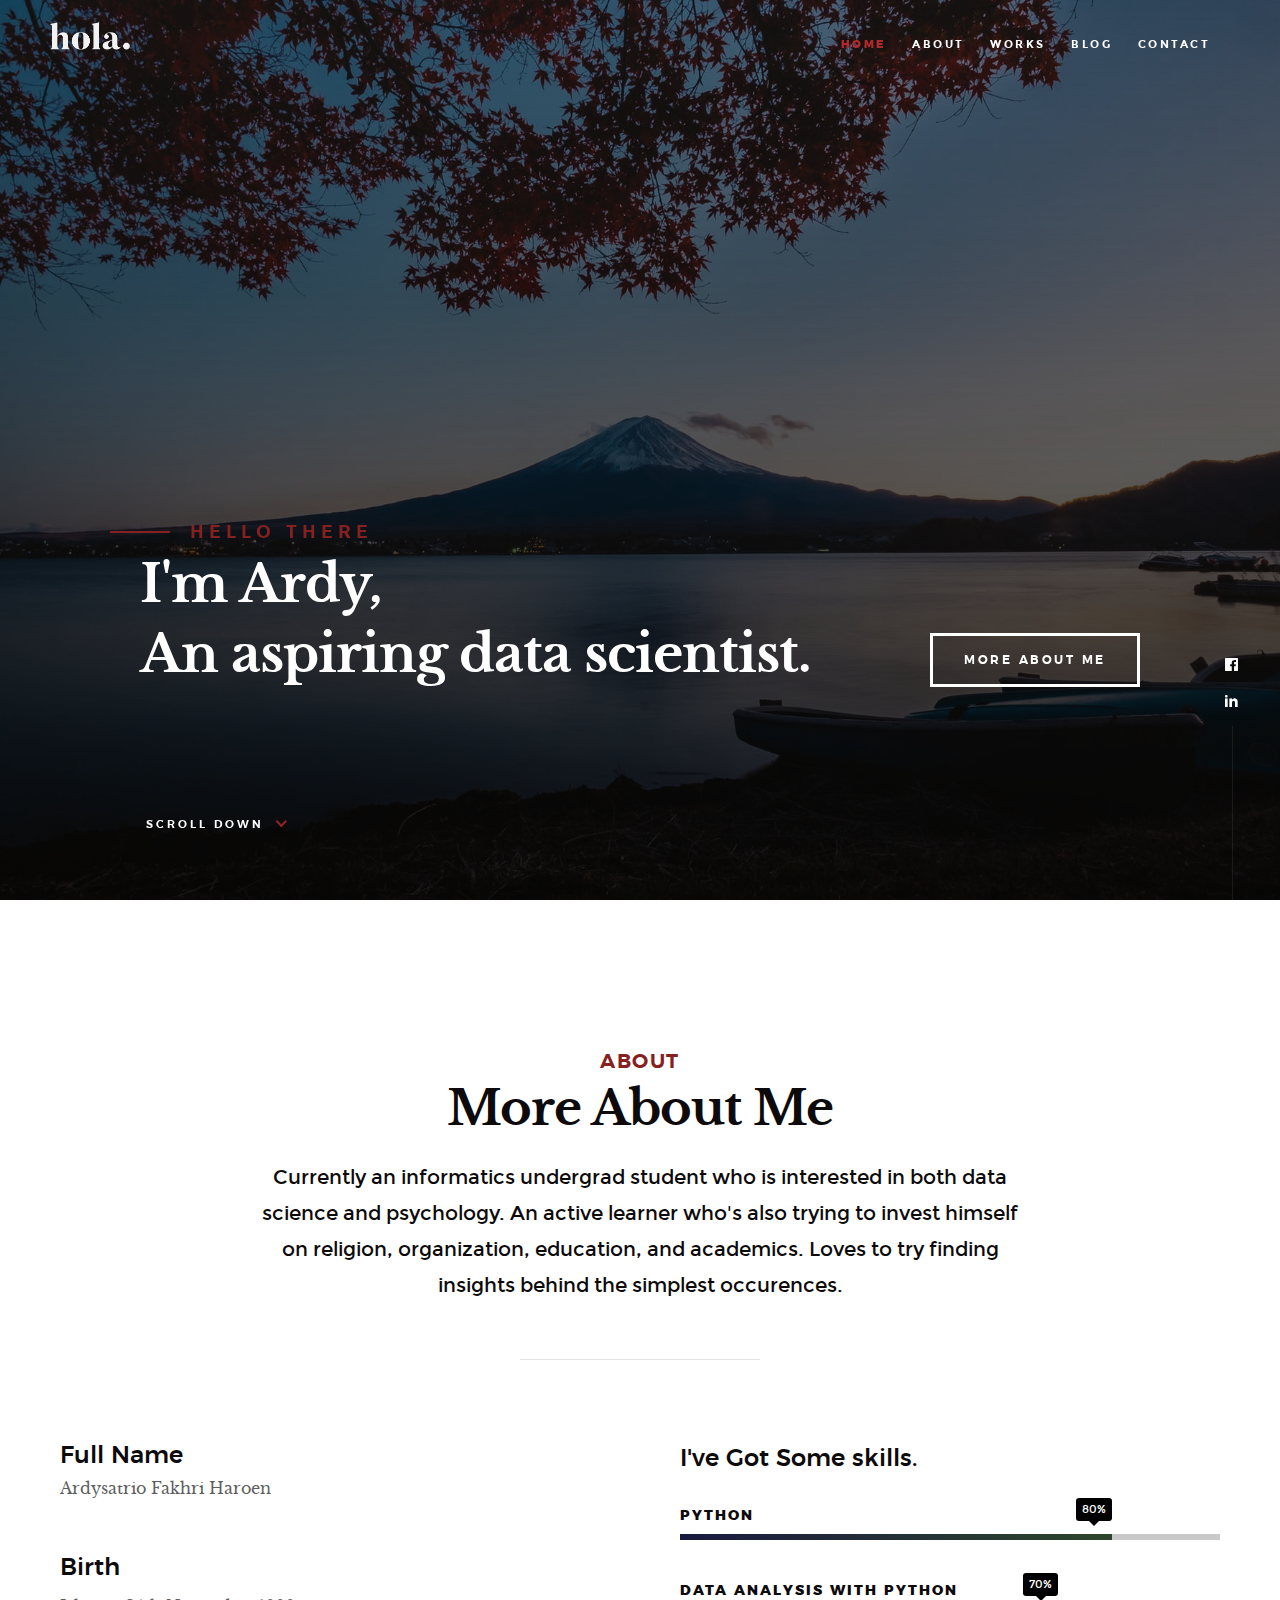
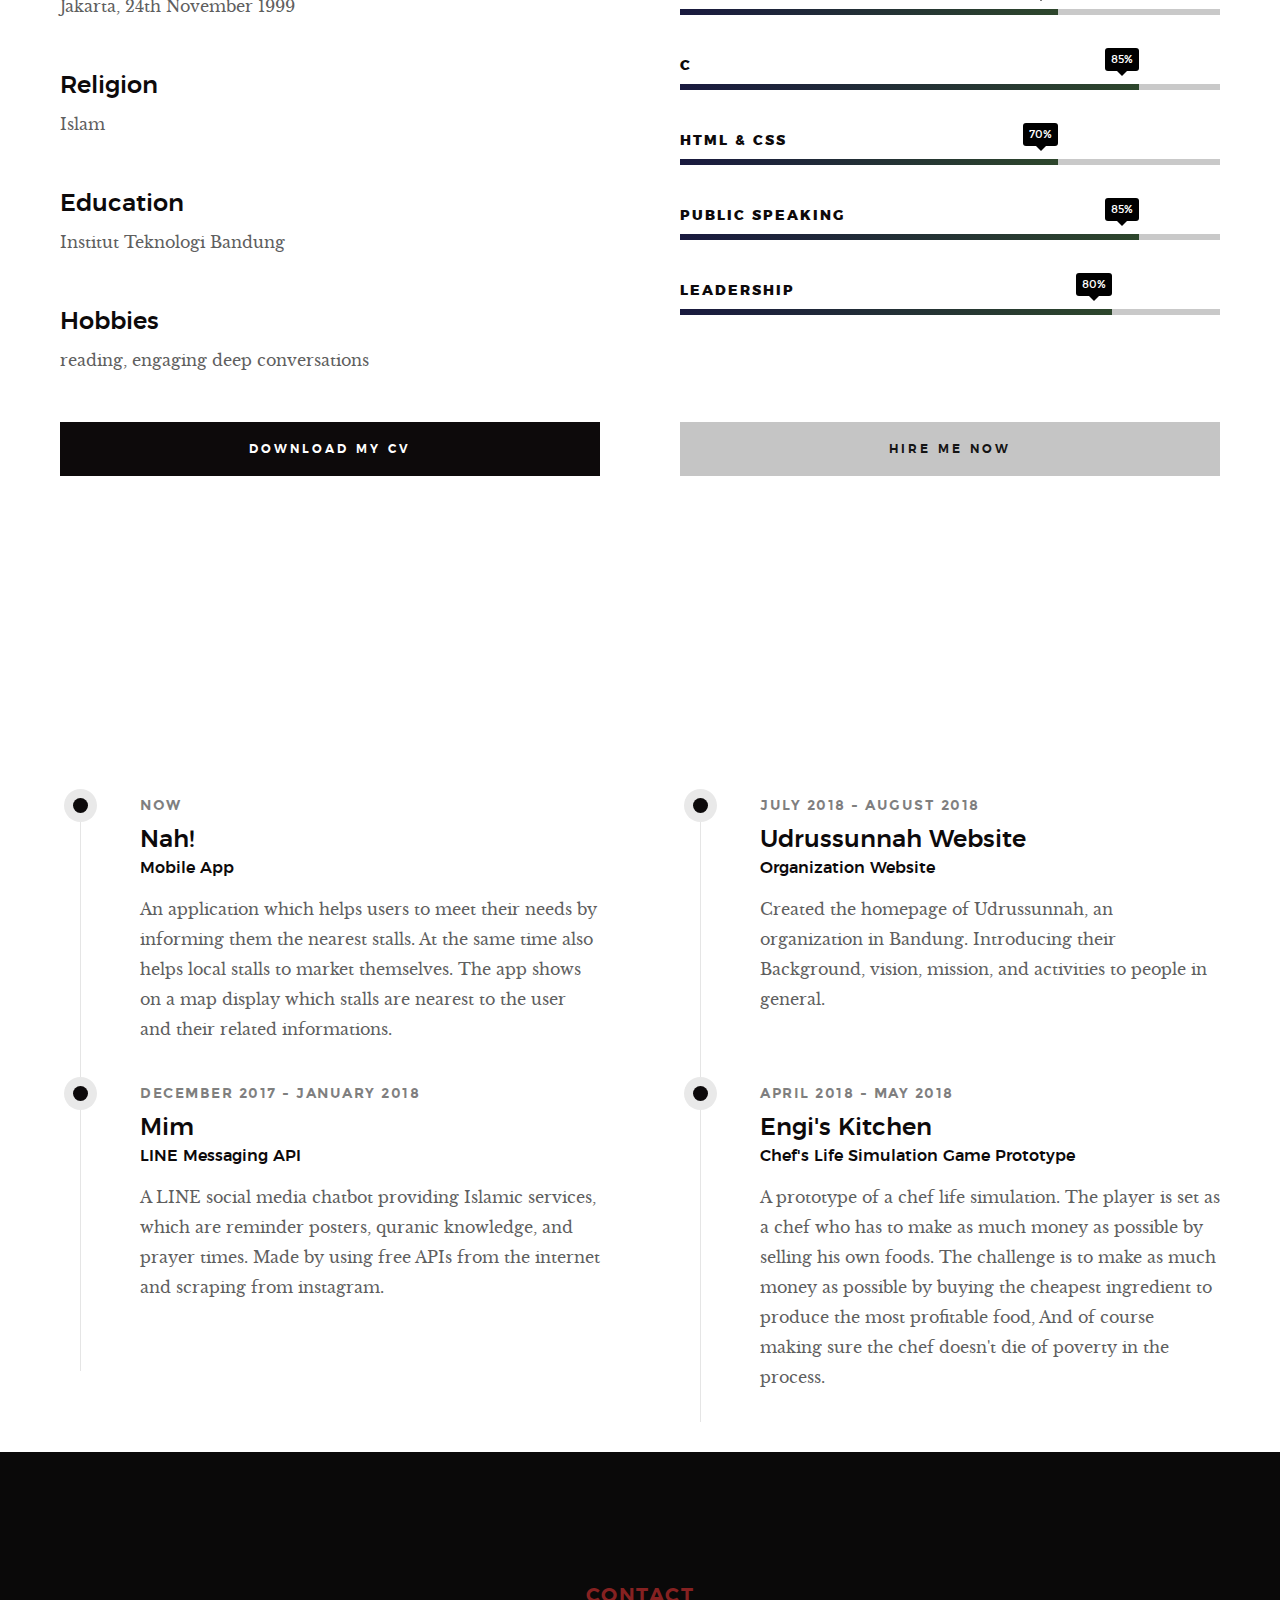
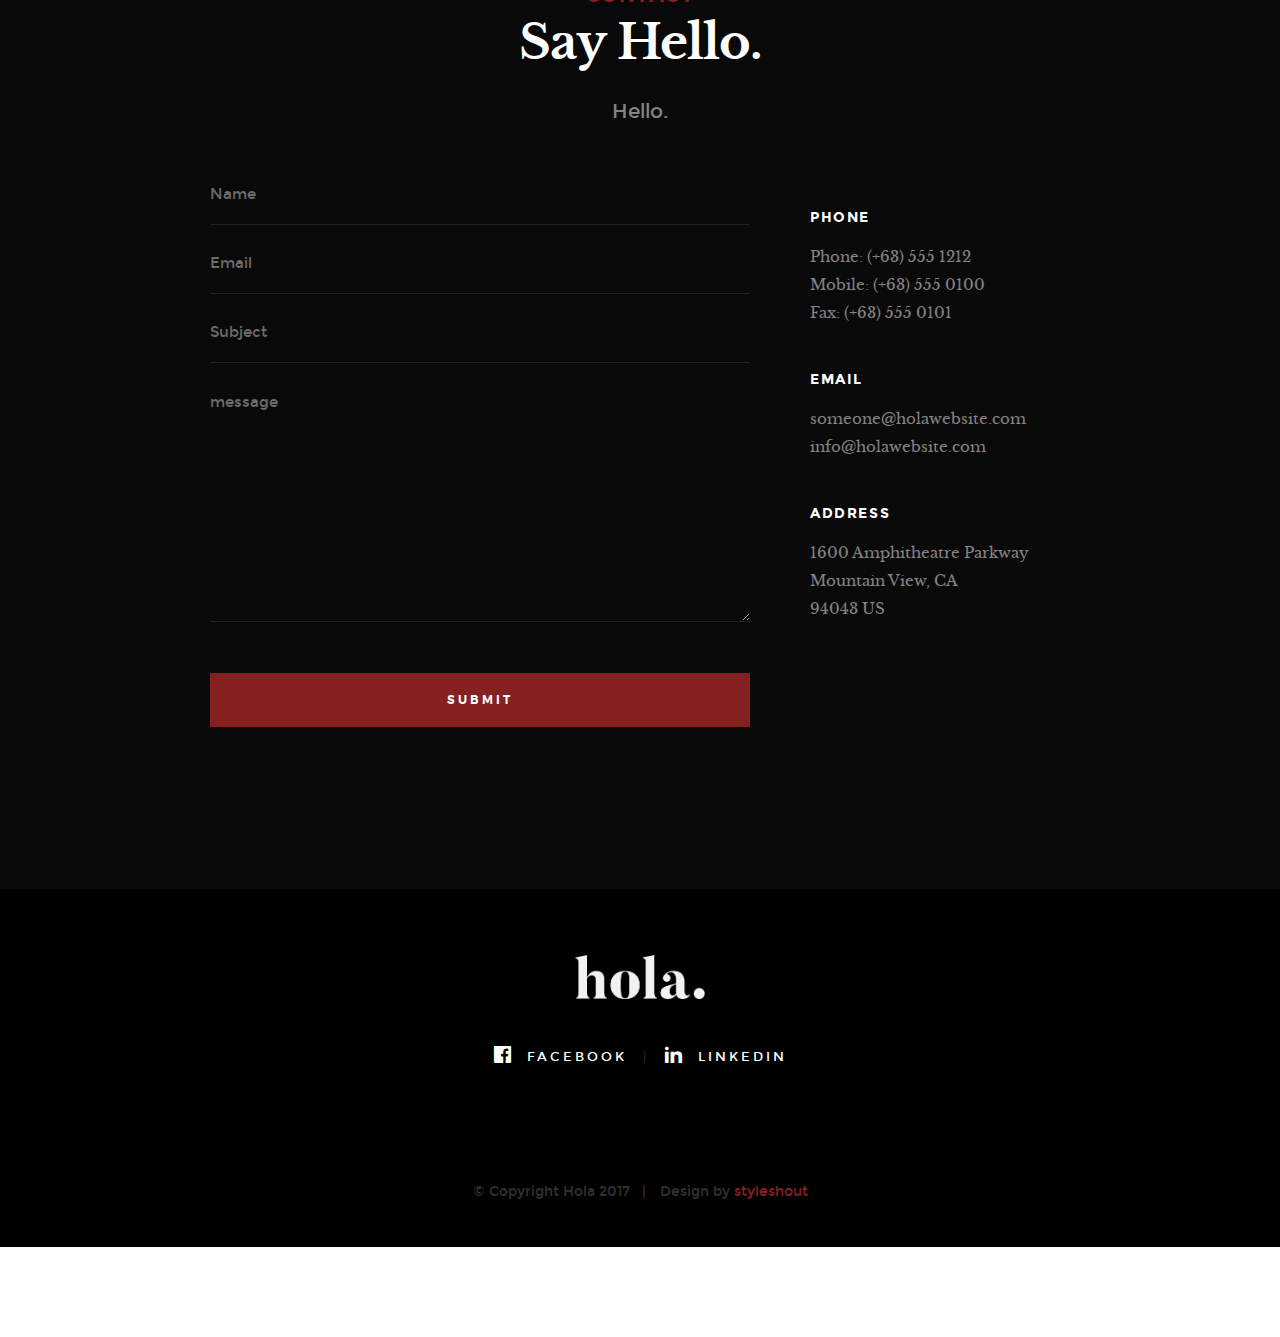
==== commit 6c43ab62: "Update index.html" ====
--- a/index.html
+++ b/index.html
@@ -141,7 +141,7 @@
                 <p>Institut Teknologi Bandung</p>
 
                 <h3 style="line-height:1.5em">Hobbies</h3>
-                <p>reading, playing datasets, deep conversations, etc.
+                <p>reading, engaging deep conversations
                 </p>
 
             </div>
@@ -931,4 +931,4 @@
     </section>
 </body>
 
-</html>+</html>
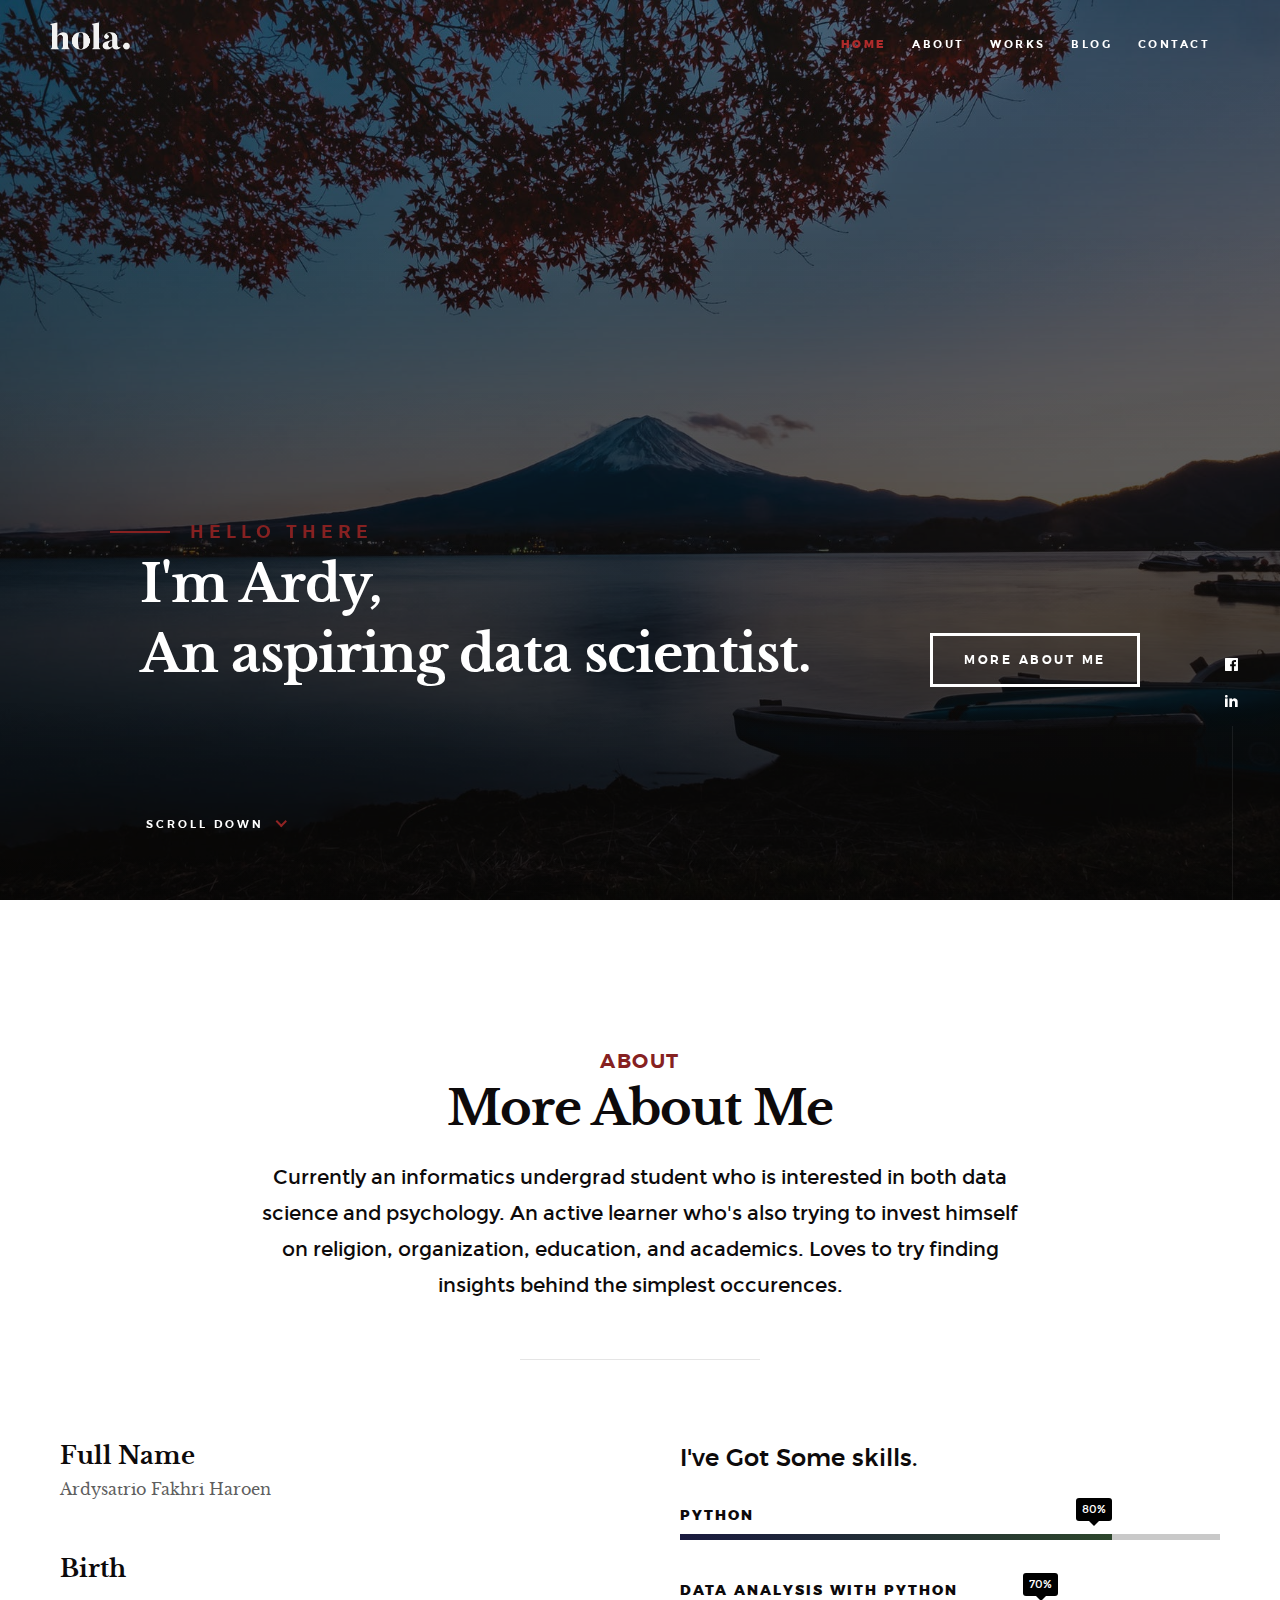
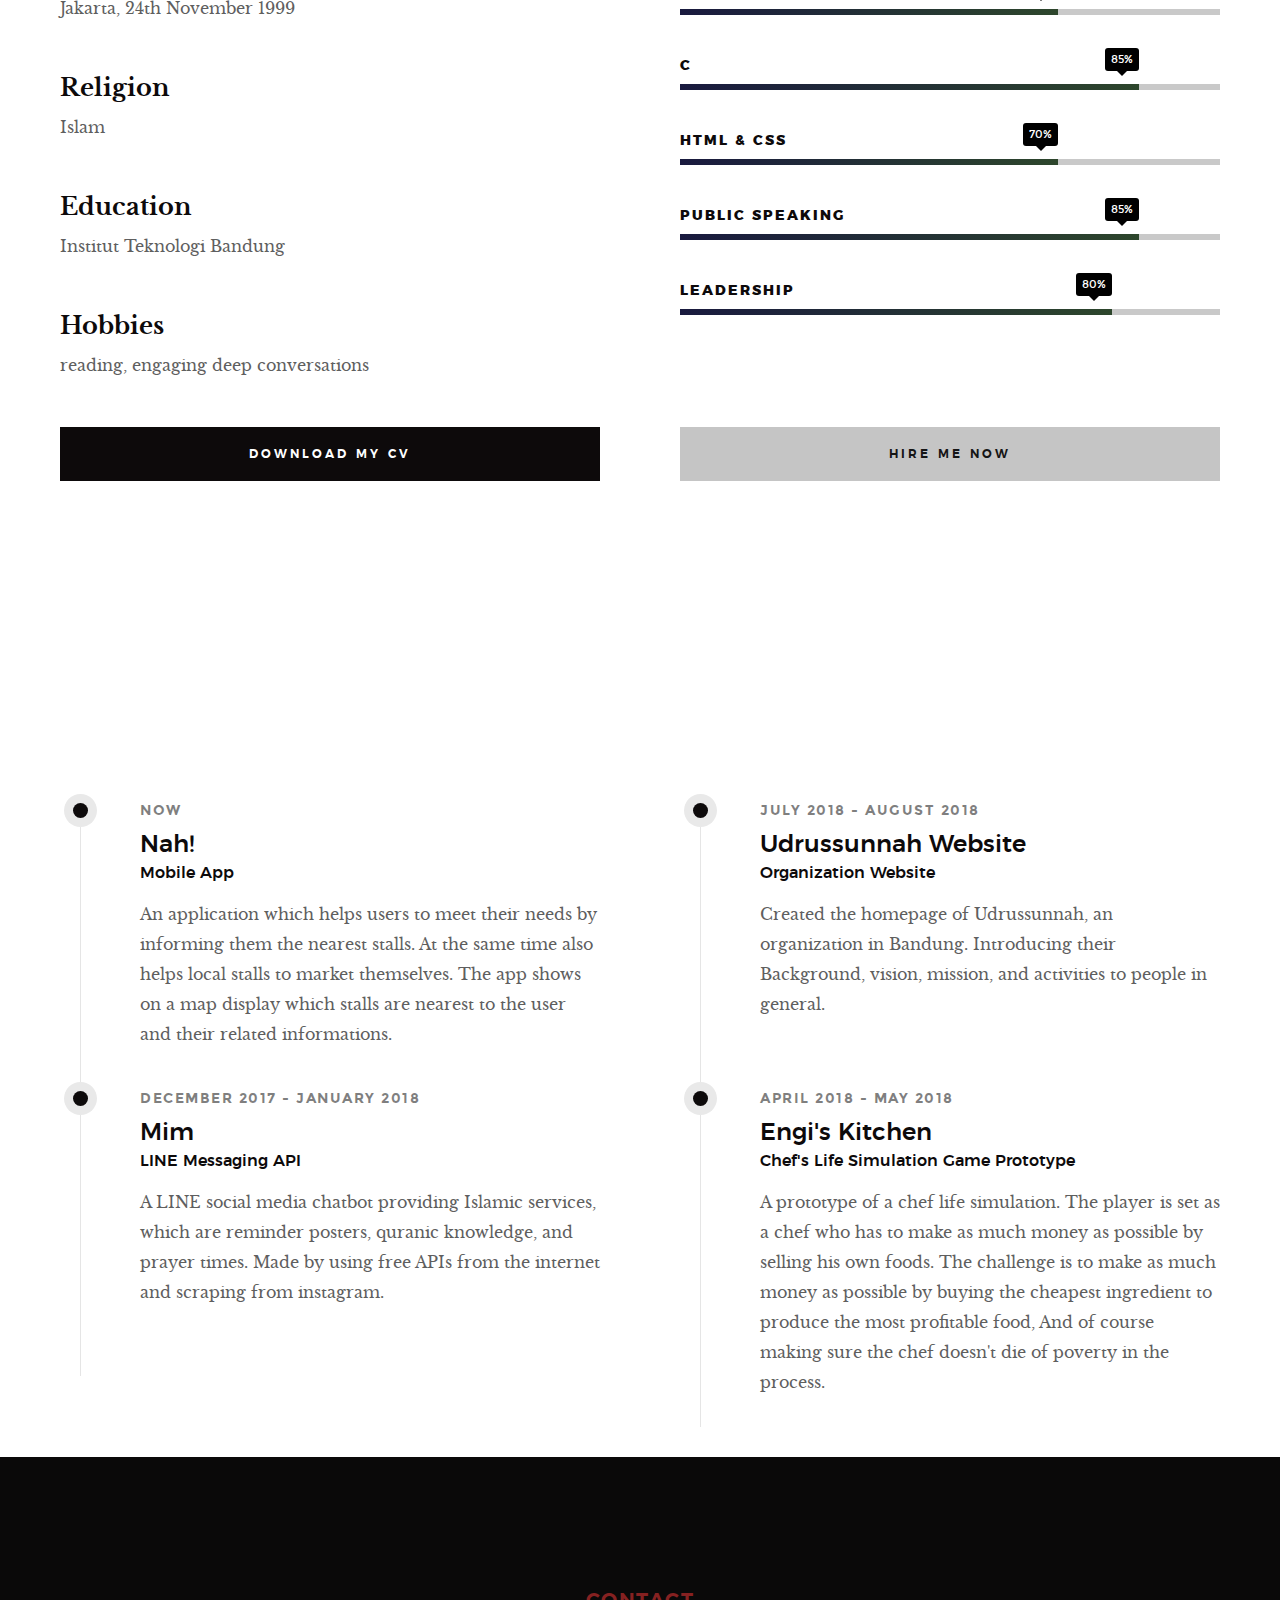
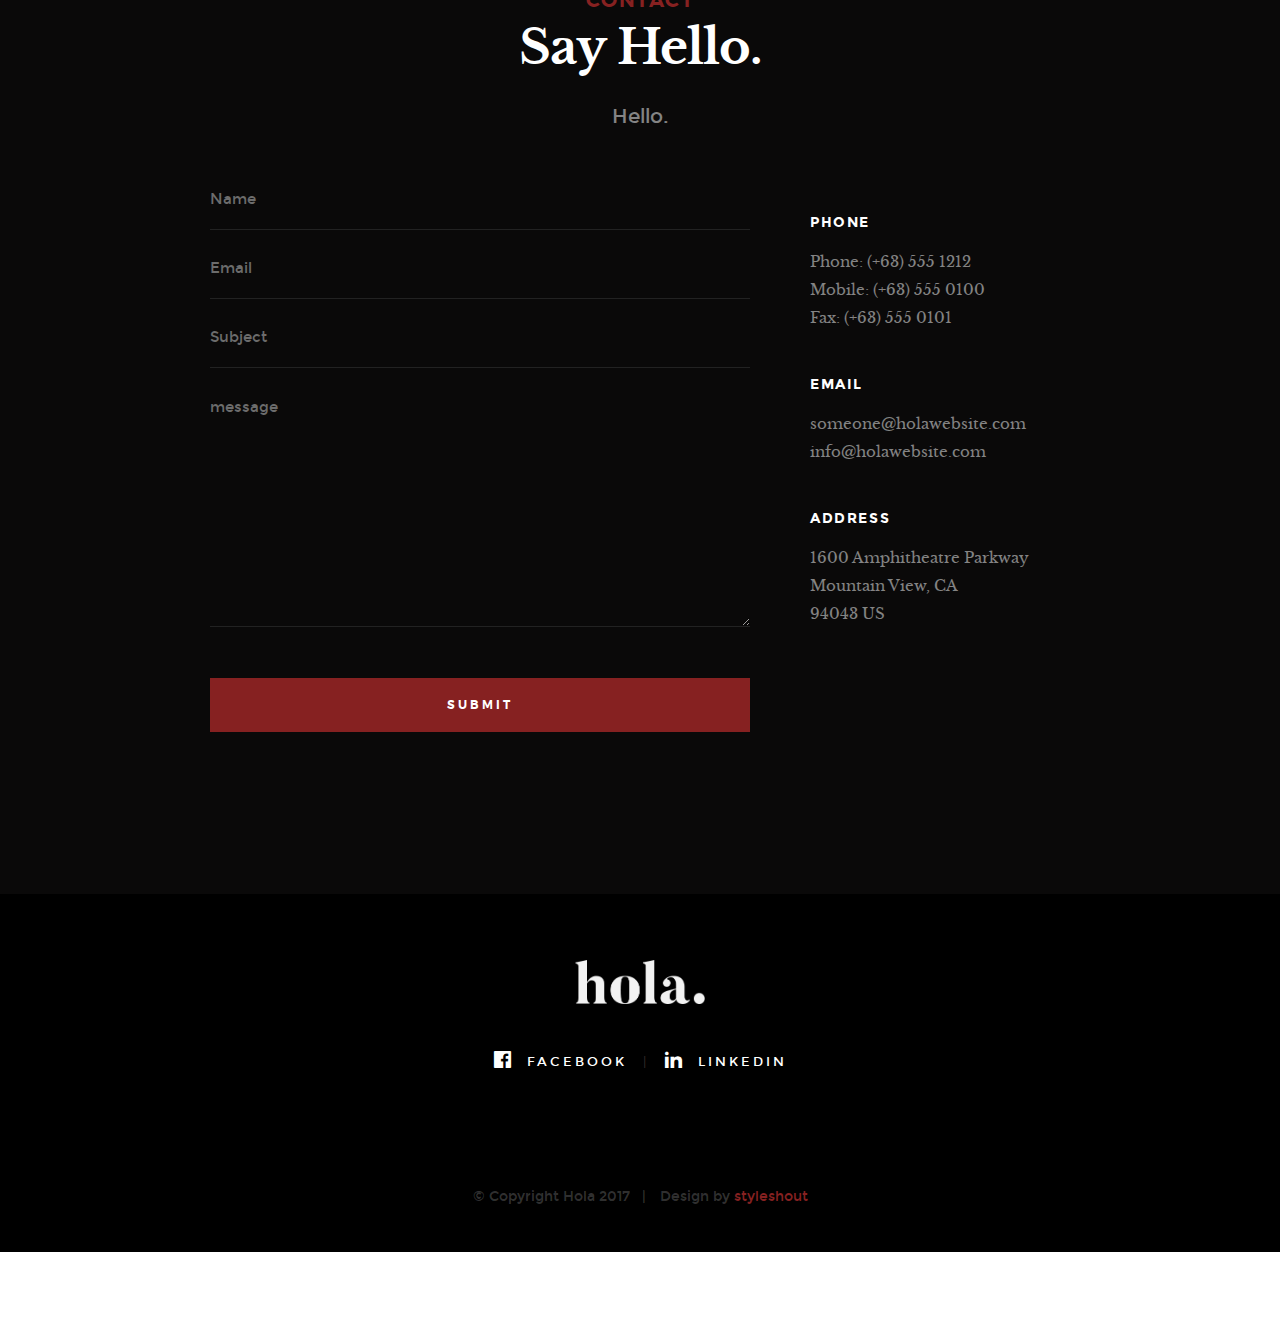
==== commit b39eb464: "Update index.html" ====
--- a/index.html
+++ b/index.html
@@ -128,19 +128,19 @@
         <div class="row about-content">
 
             <div class="col-six tab-full left" style="line-height:0.25em">
-                <h3 style="line-height:1em">Full Name</h3>
+                <h3 style="line-height:1em"><strong>Full Name</strong></h3>
                 <p>Ardysatrio Fakhri Haroen</p>
 
-                <h3 style="line-height:1.5em">Birth</h3>
+                <h3 style="line-height:1.5em"><strong>Birth</strong></h3>
                 <p>Jakarta, 24th November 1999</p>
 
-                <h3 style="line-height:1.5em">Religion</h3>
+                <h3 style="line-height:1.5em"><strong>Religion</strong></h3>
                 <p>Islam</p>
 
-                <h3 style="line-height:1.5em">Education</h3>
+                <h3 style="line-height:1.5em"><strong>Education</strong></h3>
                 <p>Institut Teknologi Bandung</p>
 
-                <h3 style="line-height:1.5em">Hobbies</h3>
+                <h3 style="line-height:1.5em"><strong>Hobbies</strong></h3>
                 <p>reading, engaging deep conversations
                 </p>
 
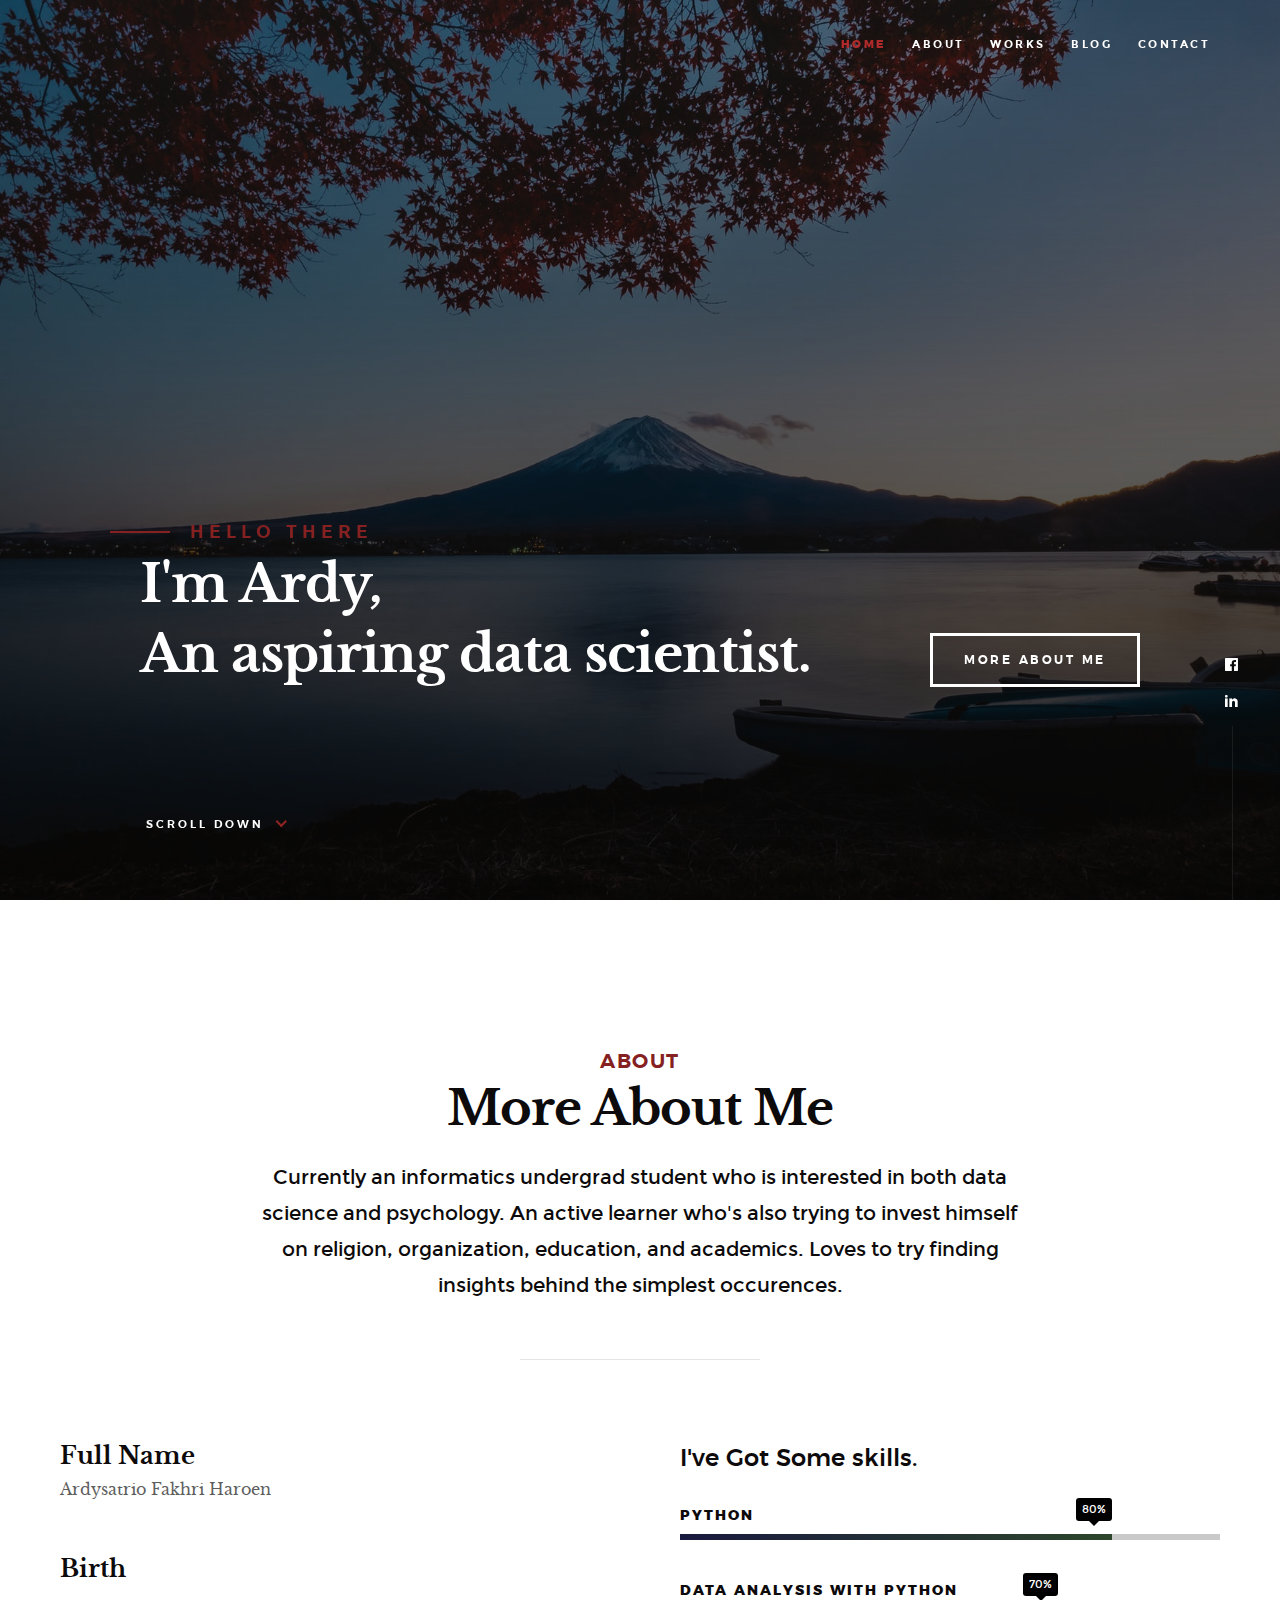
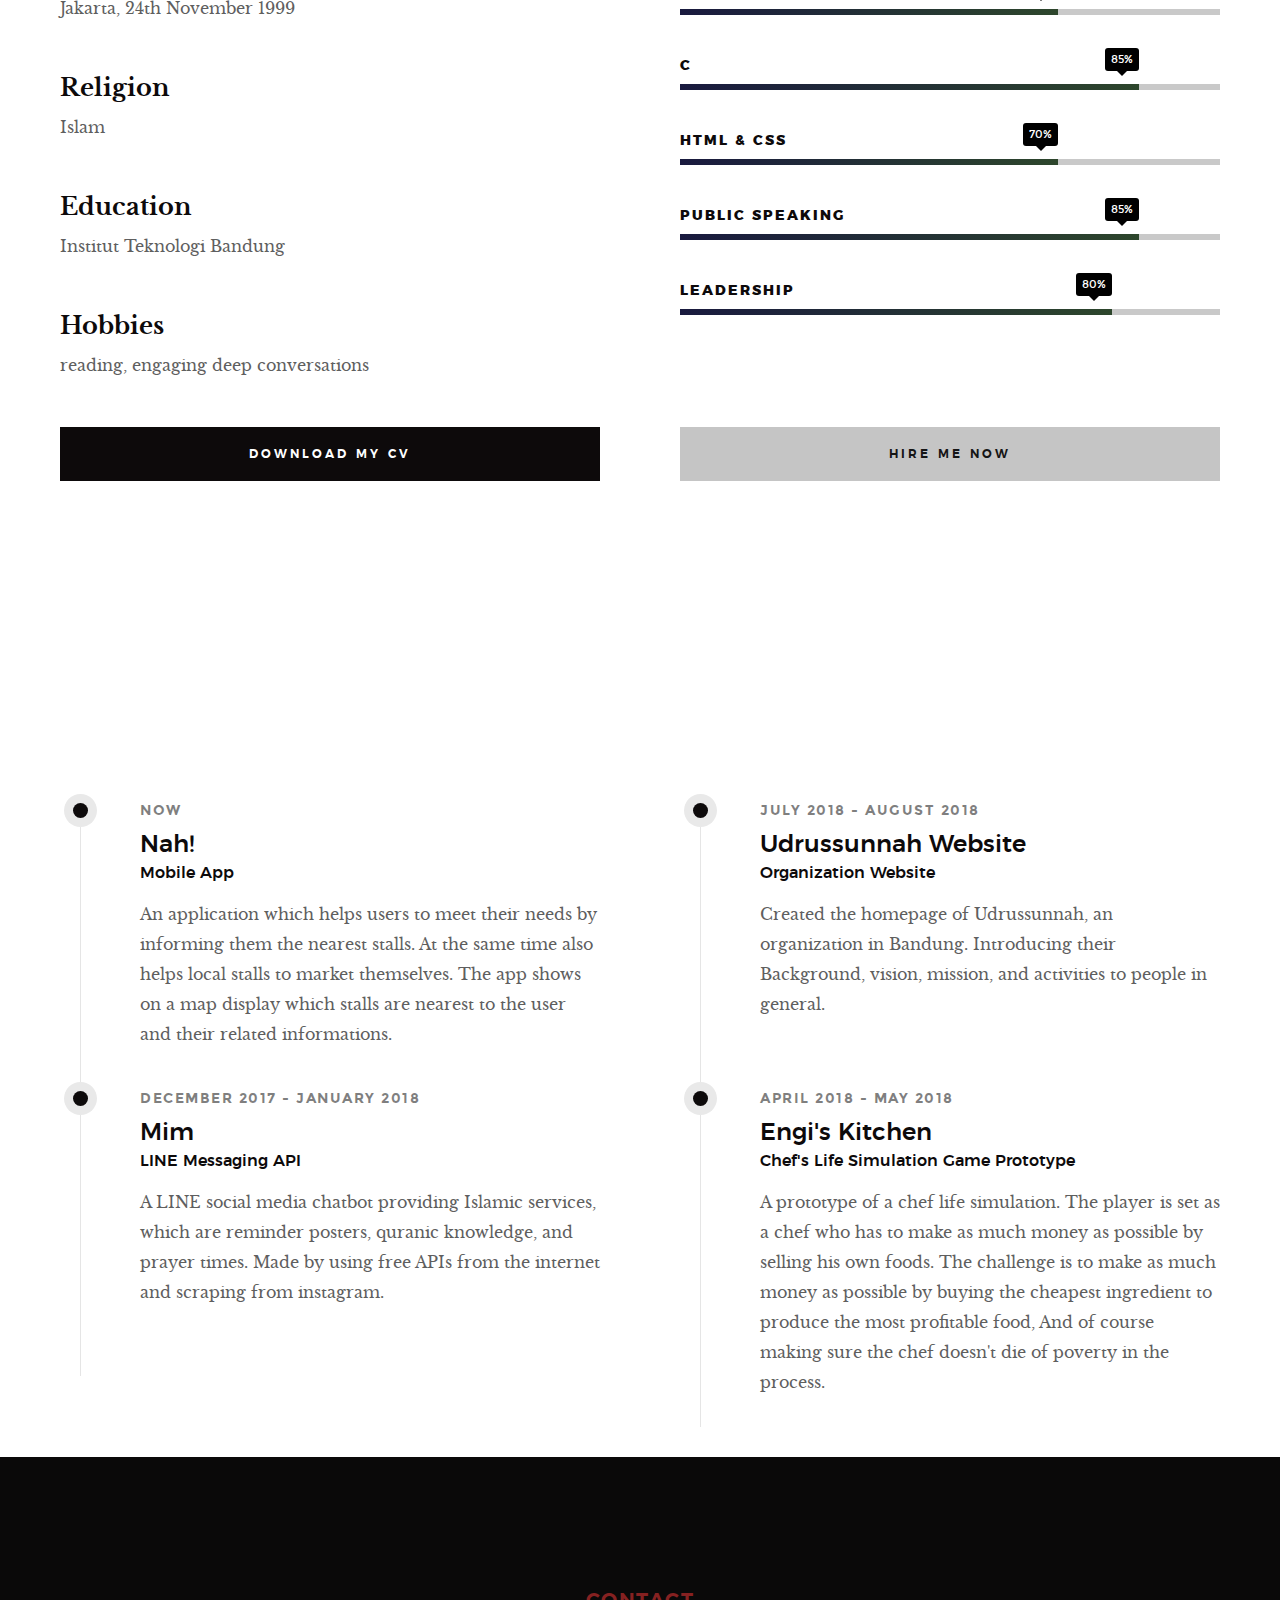
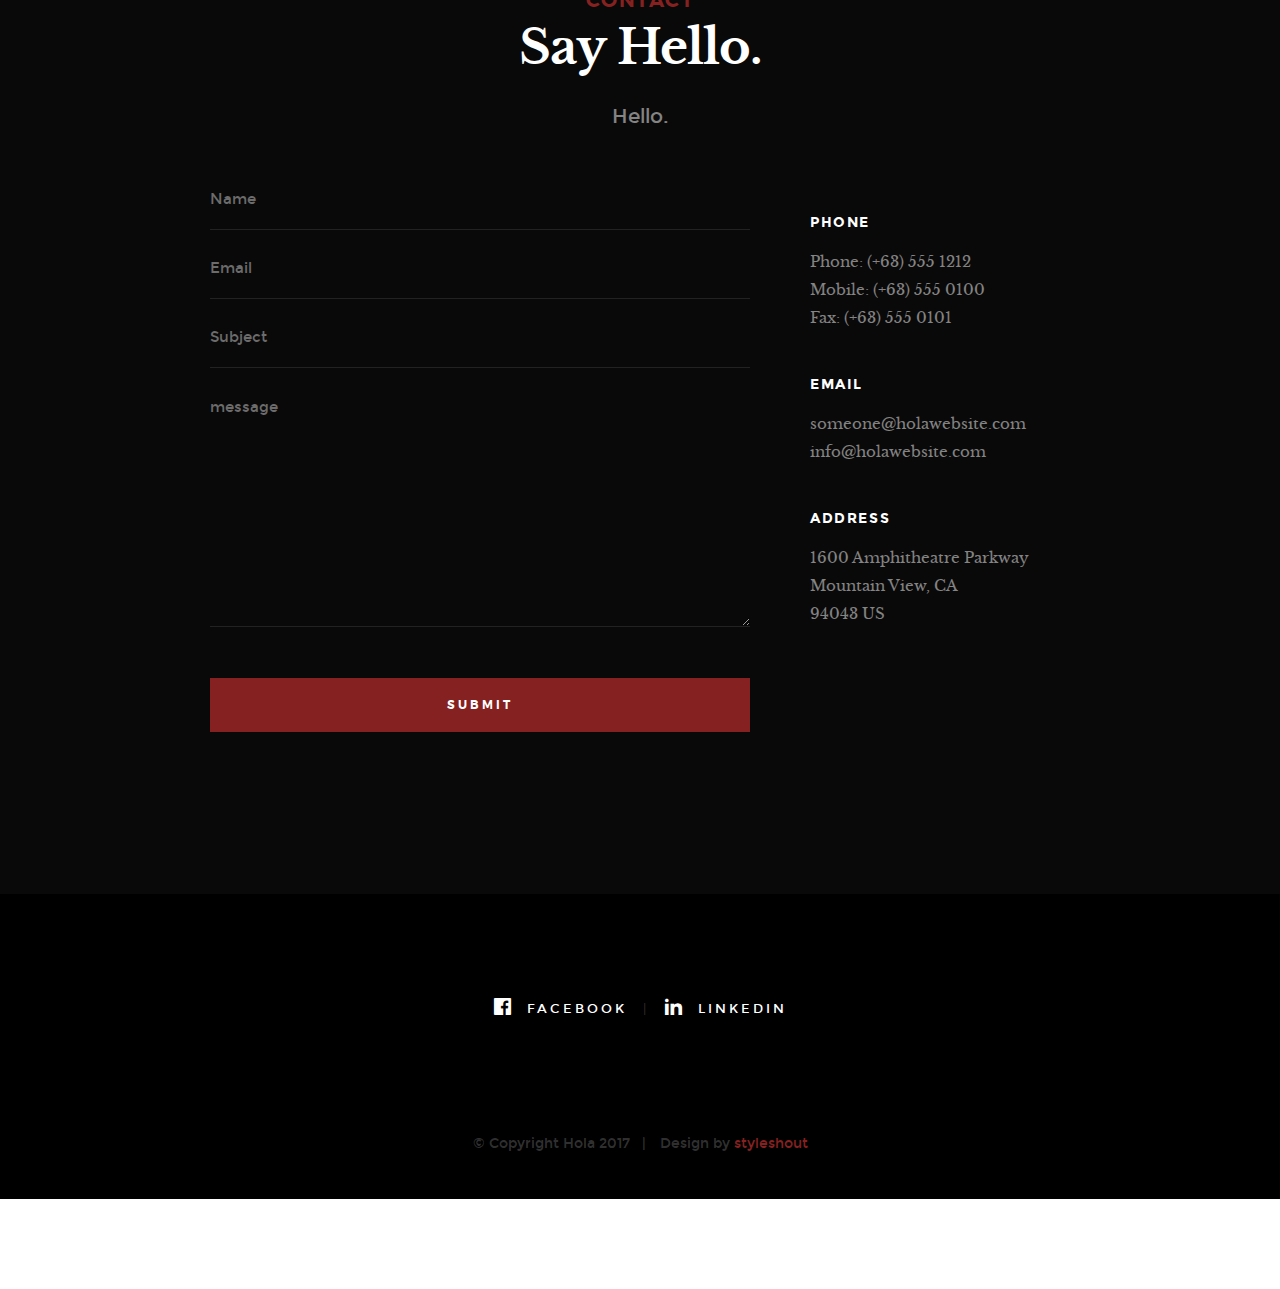
==== commit 4e2068a8: "erased logo of template" ====
--- a/index.html
+++ b/index.html
@@ -10,7 +10,7 @@
     <!--- basic page needs
     ================================================== -->
     <meta charset="utf-8">
-    <title>@dy</title>
+    <title>Ardy</title>
     <meta name="description" content="">
     <meta name="author" content="">
 
@@ -42,16 +42,16 @@
     ================================================== -->
     <header class="s-header">
 
-        <div class="header-logo">
+        <!-- <div class="header-logo">
             <a class="site-logo" href="index.html"><img src="images/logo.png" alt="Homepage"></a>
-        </div>
+        </div> -->
 
         <nav class="header-nav-wrap">
             <ul class="header-nav">
                 <li class="current"><a class="smoothscroll" href="#home" title="home">Home</a></li>
                 <li><a class="smoothscroll" href="#about" title="about">About</a></li>
                 <li><a class="smoothscroll" href="#works" title="works">Works</a></li>
-                <li><a class="smoothscroll" href="#blog" title="blog">Blog</a></li>
+                <li><a href="blog-single.html" title="blog">Blog</a></li>
                 <li><a class="smoothscroll" href="#contact" title="contact">Contact</a></li>
             </ul>
         </nav>
@@ -842,9 +842,9 @@
             <div class="row">
                 <div class="col-full">
 
-                    <div class="footer-logo">
+                    <!-- <div class="footer-logo">
                         <a class="footer-site-logo" href="#0"><img src="images/logo.png" alt="Homepage"></a>
-                    </div>
+                    </div> -->
 
                     <ul class="footer-social">
                         <li><a href="https://www.facebook.com/ardy.haroen">
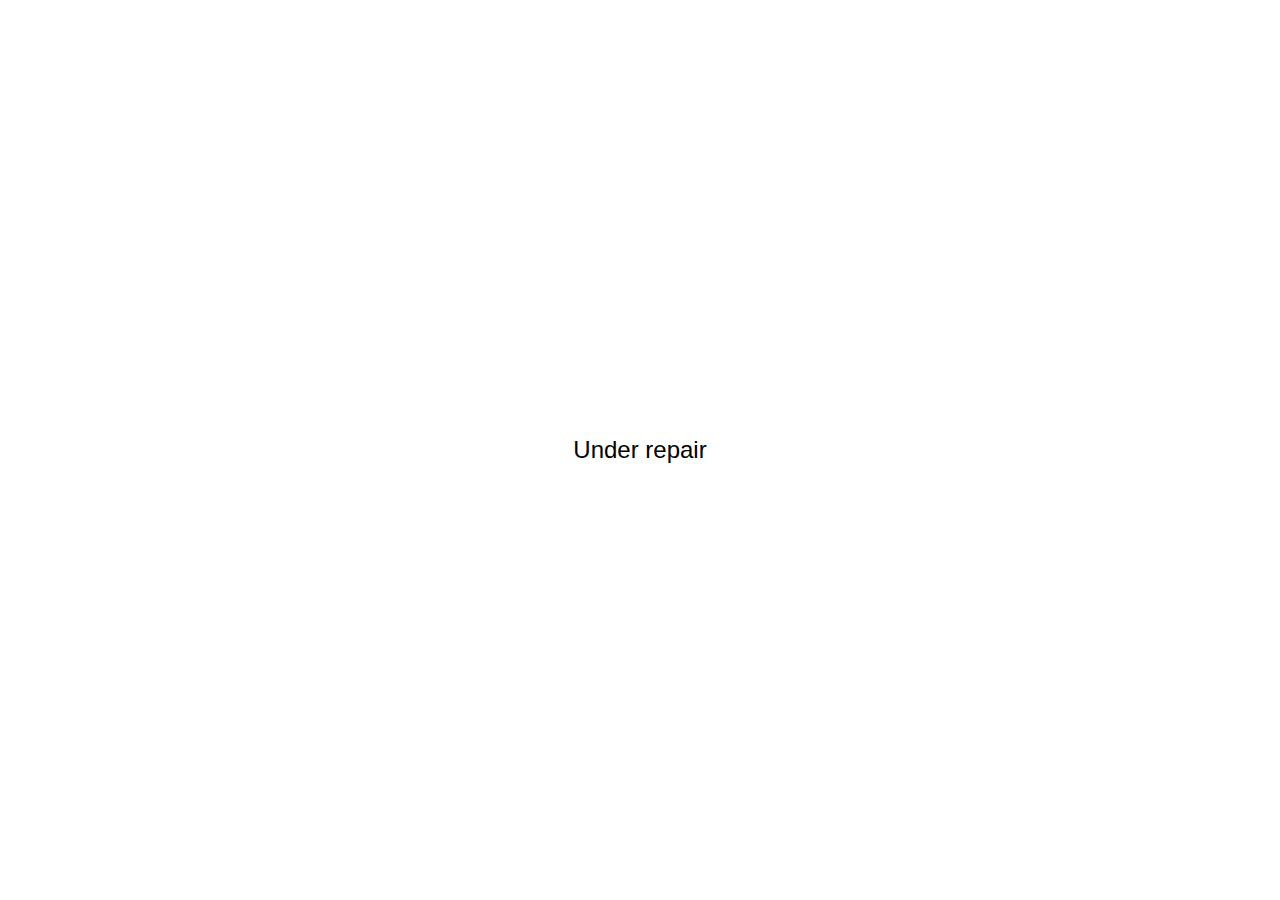
==== commit 54513c87: "Deleted old site" ====
--- a/index.html
+++ b/index.html
@@ -1,934 +1,22 @@
 <!DOCTYPE html>
-<!--[if lt IE 9 ]><html class="no-js oldie" lang="en"> <![endif]-->
-<!--[if IE 9 ]><html class="no-js oldie ie9" lang="en"> <![endif]-->
-<!--[if (gte IE 9)|!(IE)]><!-->
-<html class="no-js" lang="en">
-<!--<![endif]-->
-
+<html lang="en">
 <head>
-
-    <!--- basic page needs
-    ================================================== -->
-    <meta charset="utf-8">
-    <title>Ardy</title>
-    <meta name="description" content="">
-    <meta name="author" content="">
-
-    <!-- mobile specific metas
-    ================================================== -->
-    <meta name="viewport" content="width=device-width, initial-scale=1">
-
-    <!-- CSS
-    ================================================== -->
-    <link rel="stylesheet" href="css/base.css">
-    <link rel="stylesheet" href="css/vendor.css">
-    <link rel="stylesheet" href="css/main.css">
-
-    <!-- script
-    ================================================== -->
-    <script src="js/modernizr.js"></script>
-    <script src="js/pace.min.js"></script>
-
-    <!-- favicons
-    ================================================== -->
-    <link rel="shortcut icon" href="favicon.ico" type="image/x-icon">
-    <link rel="icon" href="favicon.ico" type="image/x-icon">
-
+    <meta charset="UTF-8">
+    <meta name="viewport" content="width=device-width, initial-scale=1.0">
+    <title>Under Repair</title>
+    <style>
+        body {
+            display: flex;
+            justify-content: center;
+            align-items: center;
+            height: 100vh;
+            margin: 0;
+            font-family: Arial, sans-serif;
+            font-size: 24px;
+        }
+    </style>
 </head>
-
-<body id="top">
-
-    <!-- header
-    ================================================== -->
-    <header class="s-header">
-
-        <!-- <div class="header-logo">
-            <a class="site-logo" href="index.html"><img src="images/logo.png" alt="Homepage"></a>
-        </div> -->
-
-        <nav class="header-nav-wrap">
-            <ul class="header-nav">
-                <li class="current"><a class="smoothscroll" href="#home" title="home">Home</a></li>
-                <li><a class="smoothscroll" href="#about" title="about">About</a></li>
-                <li><a class="smoothscroll" href="#works" title="works">Works</a></li>
-                <li><a href="blog-single.html" title="blog">Blog</a></li>
-                <li><a class="smoothscroll" href="#contact" title="contact">Contact</a></li>
-            </ul>
-        </nav>
-
-        <a class="header-menu-toggle" href="#0"><span>Menu</span></a>
-
-    </header> <!-- end s-header -->
-
-
-    <!-- home
-   ================================================== -->
-    <section id="home" class="s-home page-hero target-section" data-parallax="scroll" data-image-src="images/fuji_mount.jpeg"
-        data-natural-width="3000" data-natural-height="2000" data-position-y="center">
-
-        <div class="overlay"></div>
-        <div class="shadow-overlay"></div>
-
-        <div class="home-content">
-
-            <div class="row home-content__main">
-
-                <h3>Hello There</h3>
-
-                <h1>
-                    I'm Ardy, <br>
-                    An aspiring data scientist. <br>
-                </h1>
-
-                <div class="home-content__buttons">
-                    <a href="#about" class="smoothscroll btn btn--stroke">
-                        More About Me
-                    </a>
-                </div>
-
-                <div class="home-content__scroll">
-                    <a href="#about" class="scroll-link smoothscroll">
-                        <span>Scroll Down</span>
-                    </a>
-                </div>
-
-            </div>
-
-        </div> <!-- end home-content -->
-
-        <ul class="home-social">
-            <li>
-                <a href="https://www.facebook.com/ardy.haroen/"><i class="im im-facebook" aria-hidden="true"></i><span>Facebook</span></a>
-            </li>
-            <li>
-                <a href="https://www.linkedin.com/in/h-ardyh/"><i class="im im-linkedin" aria-hidden="true"></i><span>linkedin</span></a>
-            </li>
-        </ul>
-        <!-- end home-social -->
-
-    </section> <!-- end s-home -->
-
-
-    <!-- about
-    ================================================== -->
-    <section id="about" class="s-about target-section">
-
-        <div class="row narrow section-intro has-bottom-sep">
-            <div class="col-full text-center">
-                <h3>About</h3>
-                <h1>More About Me</h1>
-                <p class="lead">Currently an informatics undergrad student who is interested in both data science and
-                    psychology.
-                    An active learner who's also trying to invest himself on religion, organization, education, and
-                    academics. Loves
-                    to try finding insights behind the simplest occurences.</p>
-            </div>
-        </div>
-
-        <div class="row about-content">
-
-            <div class="col-six tab-full left" style="line-height:0.25em">
-                <h3 style="line-height:1em"><strong>Full Name</strong></h3>
-                <p>Ardysatrio Fakhri Haroen</p>
-
-                <h3 style="line-height:1.5em"><strong>Birth</strong></h3>
-                <p>Jakarta, 24th November 1999</p>
-
-                <h3 style="line-height:1.5em"><strong>Religion</strong></h3>
-                <p>Islam</p>
-
-                <h3 style="line-height:1.5em"><strong>Education</strong></h3>
-                <p>Institut Teknologi Bandung</p>
-
-                <h3 style="line-height:1.5em"><strong>Hobbies</strong></h3>
-                <p>reading, engaging deep conversations
-                </p>
-
-            </div>
-            <div class="col-six tab-full right">
-                <h3>I've Got Some skills.</h3>
-
-                <ul class="skill-bars">
-                    <li>
-                        <div class="progress percent80"><span>80%</span></div>
-                        <strong>Python</strong>
-                    </li>
-                    <li>
-                        <div class="progress percent70"><span>70%</span></div>
-                        <strong>Data Analysis with Python</strong>
-                    </li>
-                    <li>
-                        <div class="progress percent85"><span>85%</span></div>
-                        <strong>C</strong>
-                    </li>
-                    <li>
-                        <div class="progress percent70"><span>70%</span></div>
-                        <strong>HTML & CSS</strong>
-                    </li>
-                    <li>
-                        <div class="progress percent85"><span>85%</span></div>
-                        <strong>Public Speaking</strong>
-                    </li>
-                    <li>
-                        <div class="progress percent80"><span>80%</span></div>
-                        <strong>Leadership</strong>
-                    </li>
-
-                </ul>
-            </div>
-
-        </div> <!-- end about-content -->
-
-        <div class="row about-content about-content--buttons">
-
-            <div class="col-six tab-full left">
-                <a href="#0" class="btn btn--primary full-width">Download My CV</a>
-            </div>
-            <div class="col-six tab-full right">
-                <a href="#0" class="btn full-width">Hire Me Now</a>
-            </div>
-
-        </div> <!-- end about-content buttons -->
-
-        <section id="works">
-
-            <div class="s-work-header">
-                <h1 style="padding:5rem 3rem; font-family: montserrat-bold, 'Gill Sans', 'Gill Sans MT', Calibri, 'Trebuchet MS', sans-serif; font-size: 5rem">My Projects.</h1>
-            </div>
-
-            <div class="row about-content about-content--timeline">
-                <div class="col-six tab-full left">
-                    <div class="timeline">
-                        <div class="timeline__block">
-                            <div class="timeline__bullet"></div>
-                            <div class="timeline__header">
-                                <p class="timeline__timeframe">Now</p>
-                                <h3>Nah!</h3>
-                                <h5>Mobile App</h5>
-                            </div>
-                            <div class="timeline__desc">
-                                <p>An application which helps users to meet their needs by informing them the nearest
-                                    stalls.
-                                    At the same time also helps local stalls to market themselves. The app
-                                    shows on a map display which stalls are nearest to the user and their related
-                                    informations.
-                                </p>
-                            </div>
-                        </div>
-
-                        <div class="timeline__block">
-                            <div class="timeline__bullet"></div>
-                            <div class="timeline__header">
-                                <p class="timeline__timeframe">December 2017 - January 2018</p>
-                                <h3>Mim</h3>
-                                <h5>LINE Messaging API</h5>
-                            </div>
-                            <div class="timeline__desc">
-                                <p>A LINE social media chatbot providing Islamic services, which are
-                                    reminder posters, quranic knowledge, and prayer times. Made by using
-                                    free APIs from the internet and scraping from instagram.</p>
-                            </div>
-                        </div> <!-- end timeline__block -->
-
-                        <!-- end timeline__block -->
-
-                    </div> <!-- end timeline -->
-                </div> <!-- end left -->
-                <div class="col-six tab-full right">
-                    <div class="timeline">
-
-                        <div class="timeline__block">
-                            <div class="timeline__bullet"></div>
-                            <div class="timeline__header">
-                                <p class="timeline__timeframe">July 2018 - August 2018</p>
-                                <h3>Udrussunnah Website</h3>
-                                <h5>Organization Website</h5>
-                            </div>
-                            <div class="timeline__desc">
-                                <p>Created the homepage of Udrussunnah, an organization in Bandung. Introducing their
-                                    Background, vision, mission, and activities to people in general.
-                                </p>
-                            </div>
-                        </div> <!-- end timeline__block -->
-
-                        <div class="timeline__block">
-                            <div class="timeline__bullet"></div>
-                            <div class="timeline__header">
-                                <p class="timeline__timeframe">April 2018 - May 2018</p>
-                                <h3>Engi's Kitchen</h3>
-                                <h5>Chef's Life Simulation Game Prototype</h5>
-                            </div>
-                            <div class="timeline__desc">
-                                <p>A prototype of a chef life simulation. The player is set as a chef who has to make
-                                    as much money as possible by selling his own foods. The challenge is to make as much money
-                                    as possible by buying the cheapest ingredient to produce the most profitable food, And of course
-                                    making sure the chef doesn't die of poverty in the process.</p>
-                            </div>
-                        </div> <!-- end timeline__block -->
-
-                    </div> <!-- end timeline -->
-                </div> <!-- end right -->
-
-            </div> <!-- end about-content timeline -->
-
-        </section> <!-- end about -->
-
-
-        <!-- works
-    ================================================== 
-    <section id="works" class="s-works target-section">
-
-        <div class="row narrow section-intro has-bottom-sep">
-            <div class="col-full">
-                <h3>Portfolio</h3>
-                <h1>See My Latest Projects.</h1>
-                
-                <p class="lead">Lorem ipsum Dolor adipisicing nostrud et aute Excepteur amet commodo ea dolore irure esse Duis nulla sint fugiat cillum ullamco proident aliquip quis qui voluptate dolore veniam Ut laborum non est in officia.</p>
-            </div>
-        </div>
-
-        <div class="row masonry-wrap">
-            <div class="masonry">
-
-                <div class="masonry__brick">
-                    <div class="item-folio">
-
-                        <div class="item-folio__thumb">
-                            <a href="images/portfolio/gallery/g-beetle.jpg" class="thumb-link" title="The Beetle Car" data-size="1050x700">
-                                <img src="images/portfolio/beetle.jpg" 
-                                     srcset="images/portfolio/beetle.jpg 1x, images/portfolio/beetle@2x.jpg 2x" alt="">
-                                <span class="shadow-overlay"></span>
-                            </a>
-                        </div>
-
-                        <div class="item-folio__text">
-                            <h3 class="item-folio__title">
-                                The Beetle
-                            </h3>
-                            <p class="item-folio__cat">
-                                Web Development
-                            </p>
-                        </div>
-
-                        <a href="https://www.behance.net/" class="item-folio__project-link" title="Project link">
-                            <i class="im im-link"></i>
-                        </a>
-
-                        <div class="item-folio__caption">
-                            <p>Vero molestiae sed aut natus excepturi. Et tempora numquam. Temporibus iusto quo.Unde dolorem corrupti neque nisi.</p>
-                        </div>
-
-                    </div> end item-folio 
-                </div>  end masonry__brick 
-
-                <div class="masonry__brick">
-                    <div class="item-folio">
-
-                        <div class="item-folio__thumb">
-                            <a href="images/portfolio/gallery/g-lighthouse.jpg" class="thumb-link" title="Lighthouse" data-size="1050x700">
-                                <img src="images/portfolio/lighthouse.jpg" 
-                                     srcset="images/portfolio/lighthouse.jpg 1x, images/portfolio/lighthouse@2x.jpg 2x" alt="">
-                                <span class="shadow-overlay"></span>
-                            </a>
-                        </div>
-
-                        <div class="item-folio__text">
-                            <h3 class="item-folio__title">
-                                Lighthouse
-                            </h3>
-                            <p class="item-folio__cat">
-                                Web Design
-                            </p>
-                        </div>
-
-                        <a href="https://www.behance.net/" class="item-folio__project-link" title="Project link">
-                            <i class="im im-link"></i>
-                        </a>
-
-                        <div class="item-folio__caption">
-                            <p>Vero molestiae sed aut natus excepturi. Et tempora numquam. Temporibus iusto quo.Unde dolorem corrupti neque nisi.</p>
-                        </div>
-
-                    </div>  end item-folio 
-                </div>  end masonry__brick 
-
-                <div class="masonry__brick">
-                    <div class="item-folio">
-
-                        <div class="item-folio__thumb">
-                            <a href="images/portfolio/gallery/g-salad.jpg" class="thumb-link" data-size="1050x700">
-                                <img src="images/portfolio/salad.jpg" 
-                                     srcset="images/portfolio/salad.jpg 1x, images/portfolio/salad@2x.jpg 2x" alt="">
-                                <span class="shadow-overlay"></span>
-                            </a>
-                        </div>
-
-                        <div class="item-folio__text">
-                            <h3 class="item-folio__title">
-                                Salad
-                            </h3>
-                            <p class="item-folio__cat">
-                                Branding
-                            </p>
-                        </div>
-
-                        <a href="https://www.behance.net/" class="item-folio__project-link" title="Project link">
-                            <i class="im im-link"></i>
-                        </a>
-
-                        <span class="item-folio__caption">
-                            <p>Vero molestiae sed aut natus excepturi. Et tempora numquam. Temporibus iusto quo.Unde dolorem corrupti neque nisi.</p>
-                        </span>
-
-                    </div>  end item-folio 
-                </div>  end masonry__brick 
-
-                <div class="masonry__brick">
-                    <div class="item-folio">
-
-                        <div class="item-folio__thumb">
-                            <a href="images/portfolio/gallery/g-woodcraft.jpg" class="thumb-link" data-size="1050x700">
-                                <img src="images/portfolio/woodcraft.jpg"
-                                     srcset="images/portfolio/woodcraft.jpg 1x, images/portfolio/woodcraft@2x.jpg 2x" alt="">
-                                <span class="shadow-overlay"></span>
-                            </a>
-                        </div>
-
-                        <div class="item-folio__text">
-                            <h3 class="item-folio__title">
-                                Woodcraft
-                            </h3>
-                            <p class="item-folio__cat">
-                                Branding
-                            </p>
-                        </div>
-
-                        <a href="https://www.behance.net/" class="item-folio__project-link" title="Project link">
-                            <i class="im im-link"></i>
-                        </a>
-
-                        <span class="item-folio__caption">
-                            <p>Vero molestiae sed aut natus excepturi. Et tempora numquam. Temporibus iusto quo.Unde dolorem corrupti neque nisi.</p>
-                        </span>
-
-                    </div>  end item-folio 
-                </div>  end masonry__brick 
-
-                <div class="masonry__brick">
-                    <div class="item-folio">
-
-                        <div class="item-folio__thumb">
-                            <a href="images/portfolio/gallery/g-skaterboy.jpg" class="thumb-link" data-size="1050x700">
-                                <img src="images/portfolio/skaterboy.jpg"
-                                     srcset="images/portfolio/skaterboy.jpg 1x, images/portfolio/skaterboy@2x.jpg 2x" alt="">
-                                <span class="shadow-overlay"></span>
-                            </a>
-                        </div>
-
-                        <div class="item-folio__text">
-                            <h3 class="item-folio__title">
-                                Skaterboy
-                            </h3>
-                            <p class="item-folio__cat">
-                                Web Development
-                            </p>
-                        </div>
-
-                        <a href="https://www.behance.net/" class="item-folio__project-link" title="Project link">
-                            <i class="im im-link"></i>
-                        </a>
-
-                        <span class="item-folio__caption">
-                            <p>Vero molestiae sed aut natus excepturi. Et tempora numquam. Temporibus iusto quo.Unde dolorem corrupti neque nisi.</p>
-                        </span>
-
-                    </div>  end item-folio 
-                </div>  end masonry__brick 
-
-                <div class="masonry__brick">
-                    <div class="item-folio">
-
-                        <div class="item-folio__thumb">
-                            <a href="images/portfolio/gallery/g-liberty.jpg" class="thumb-link" data-size="1050x700">
-                                <img src="images/portfolio/liberty.jpg"
-                                     srcset="images/portfolio/liberty.jpg 1x, images/portfolio/liberty@2x.jpg 2x" alt="">
-                                <span class="shadow-overlay"></span>
-                            </a>
-                        </div>
-
-                        <div class="item-folio__text">
-                            <h3 class="item-folio__title">
-                                Liberty
-                            </h3>
-                            <p class="item-folio__cat">
-                                Branding
-                            </p>
-                        </div>
-
-                        <a href="https://www.behance.net/" class="item-folio__project-link" title="Project link">
-                            <i class="im im-link"></i>
-                        </a>
-
-                        <span class="item-folio__caption">
-                            <p>Vero molestiae sed aut natus excepturi. Et tempora numquam. Temporibus iusto quo.Unde dolorem corrupti neque nisi.</p>
-                        </span>
-
-                    </div>  end item-folio 
-                </div>  end masonry__brick 
-
-                <div class="masonry__brick">
-                    <div class="item-folio">
-
-                        <div class="item-folio__thumb">
-                            <a href="images/portfolio/gallery/g-minimalismo.jpg" class="thumb-link" data-size="1050x700">
-                                <img src="images/portfolio/minimalismo.jpg"
-                                     srcset="images/portfolio/minimalismo.jpg 1x, images/portfolio/minimalismo@2x.jpg 2x" alt="">
-                                <span class="shadow-overlay"></span>
-                            </a>
-                        </div>
-
-                        <div class="item-folio__text">
-                            <h3 class="item-folio__title">
-                                Minimalismo
-                            </h3>
-                            <p class="item-folio__cat">
-                                Web Design
-                            </p>
-                        </div>
-
-                        <a href="https://www.behance.net/" class="item-folio__project-link" title="Project link">
-                            <i class="im im-link"></i>
-                        </a>
-
-                        <span class="item-folio__caption">
-                            <p>Vero molestiae sed aut natus excepturi. Et tempora numquam. Temporibus iusto quo.Unde dolorem corrupti neque nisi.</p>
-                        </span>
-
-                    </div>  end item-folio 
-                </div>  end masonry__brick 
-
-                <div class="masonry__brick">
-                    <div class="item-folio">
-
-                        <div class="item-folio__thumb">
-                            <a href="images/portfolio/gallery/g-shutterbug.jpg" class="thumb-link" data-size="1050x700">
-                                <img src="images/portfolio/shutterbug.jpg"
-                                     srcset="images/portfolio/shutterbug.jpg 1x, images/portfolio/shutterbug@2x.jpg 2x" alt="">
-                                <span class="shadow-overlay"></span>
-                            </a>
-                        </div>
-
-                        <div class="item-folio__text">
-                            <h3 class="item-folio__title">
-                                Lady Shutterbug
-                            </h3>
-                            <p class="item-folio__cat">
-                                Branding
-                            </p>
-                        </div>
-
-                        <a href="https://www.behance.net/" class="item-folio__project-link" title="Project link">
-                            <i class="im im-link"></i>
-                        </a>
-
-                        <span class="item-folio__caption">
-                            <p>Vero molestiae sed aut natus excepturi. Et tempora numquam. Temporibus iusto quo.Unde dolorem corrupti neque nisi.</p>
-                        </span>
-
-                    </div>  end item-folio 
-                </div>  end masonry__brick 
-
-            </div>
-        </div>  end masonry 
-
-    </section>  end works -->
-
-
-
-        <!-- testimonials
-    ==================================================
-    <div class="s-testimonials">
-
-        <div class="overlay"></div>
-
-        <div class="row testimonials-header">
-            <div class="col-full">
-                <h1 class="h02">What People Say.</h1>
-            </div>
-        </div>
-
-        <div class="row testimonials">
-
-            <div class="col-full testimonials__slider">
-
-                <div class="testimonials__slide">
-                    <img src="images/avatars/user-01.jpg" alt="Author image" class="testimonials__avatar">
-                    <p>Qui ipsam temporibus quisquam velMaiores eos cumque distinctio nam accusantium ipsum. 
-                    Laudantium quia consequatur molestias delectus culpa facere hic dolores aperiam. Accusantium quos qui praesentium corpori.</p>
-                    <div class="testimonials__author h06">
-                        Tim Cook
-                        <span>CEO, Apple</span>
-                    </div>
-                </div>
-
-                <div class="testimonials__slide">
-                    <img src="images/avatars/user-05.jpg" alt="Author image" class="testimonials__avatar">
-                    <p>Excepturi nam cupiditate culpa doloremque deleniti repellat. Veniam quos repellat voluptas animi adipisci.
-                    Nisi eaque consequatur. Quasi voluptas eius distinctio. Atque eos maxime. Qui ipsam temporibus quisquam vel.</p>
-                    <div class="testimonials__author h06">
-                        Sundar Pichai
-                        <span>CEO, Google</span>
-                    </div>
-                </div>
-
-                <div class="testimonials__slide">
-                    <img src="images/avatars/user-02.jpg" alt="Author image" class="testimonials__avatar">
-                    <p>Repellat dignissimos libero. Qui sed at corrupti expedita voluptas odit. Nihil ea quia nesciunt. Ducimus aut sed ipsam.  
-                    Autem eaque officia cum exercitationem sunt voluptatum accusamus. Quasi voluptas eius distinctio.</p>
-                    <div class="testimonials__author h06">
-                        Satya Nadella
-                        <span>CEO, Microsoft</span>
-                    </div>
-                </div>
-                
-            </div>  end testimonials__slider 
-
-        </div> end testimonials 
-
-    </div> end s-testimonials -->
-
-        <!-- blog
-    ================================================== 
-    <section id="blog" class="s-blog target-section" >  
-
-        <div class="section-intro has-bottom-sep s-blog-header">
-            <div class="col-full">
-                <h3>Journal</h3>
-                <h1>Latest From The Blog.</h1>
-                <p class="lead">Lorem ipsum Dolor adipisicing nostrud et aute. 
-                Excepteur amet commodo ea dolore irure esse Duis nulla sint fugiat cillum 
-                ullamco proident aliquip quis qui voluptate dolore veniam Ut laborum non est in officia.</p>
-            </div>
-        </div>
-
-        <div class="row blog-content">
-            <div class="col-full">
-
-                <div class="blog-list block-1-2 block-tab-full">
-                    <article class="col-block">
-                                
-                        <div class="blog-date">
-                            <a href="blog-single.html">Sept 16, 2017</a>
-                        </div>  
-                        
-                        <h2 class="h01"><a href="blog-single.html">The 10 Golden Rules of Clean Simple Design.</a></h2>
-                        <p>
-                        Vestibulum ac diam sit amet quam vehicula elementum sed sit amet dui. Pellentesque in ipsum id orci porta dapibus. Donec sollicitudin molestie malesuada. Vivamus magna justo, lacinia eget consectetur sed, convallis at tellus. Cras ultricies ligula sed magna dictum porta. Sed porttitor lectus nibh..
-                        </p>
-
-                        <div class="blog-cat">
-                                <a href="blog.html">Branding</a><a href="blog.html">Design</a>
-                        </div>
-
-                        
-                    </article>
-                    <article class="col-block">
-                                
-                        <div class="blog-date">
-                            <a href="blog-single.html">Sept 15, 2017</a>
-                        </div>  
-                        
-                        <h2 class="h01"><a href="blog-single.html">Photography Can Improve Your Graphic Design.</a></h2>
-                        <p>
-                        Vestibulum ac diam sit amet quam vehicula elementum sed sit amet dui. Pellentesque in ipsum id orci porta dapibus. Donec sollicitudin molestie malesuada. Vivamus magna justo, lacinia eget consectetur sed, convallis at tellus. Cras ultricies ligula sed magna dictum porta. Sed porttitor lectus nibh..
-                        </p>
-
-                        <div class="blog-cat">
-                            <a href="blog.html">Photography</a>
-                        </div>
-
-                        
-                    </article>
-                    <article class="col-block">
-                        
-                        <div class="blog-date">
-                            <a href="blog-single.html">Sept 14, 2017</a>
-                        </div>
-
-                        <h2 class="h01"><a href="blog-single.html">Workspace Design Trends and Ideas.</a></h2>
-                        <p>
-                        Vestibulum ac diam sit amet quam vehicula elementum sed sit amet dui. Pellentesque in ipsum id orci porta dapibus. Donec sollicitudin molestie malesuada. Vivamus magna justo, lacinia eget consectetur sed, convallis at tellus. Cras ultricies ligula sed magna dictum porta. Sed porttitor lectus nibh dolore irure esse Duis nulla sint.
-                        </p>
-
-                        <div class="blog-cat">
-                            <a href="blog.html">Branding</a><a href="blog.html">Wordpress</a>
-                        </div>
-                    </article>
-                    <article class="col-block">
-                        
-                        <div class="blog-date">
-                            <a href="blog-single.html">Sept 12, 2017</a>
-                        </div>    
-                        <h2 class="h01"><a href="blog-single.html">Using Patterns in your Branding.</a></h2>
-                        <p>
-                        Vestibulum ac diam sit amet quam vehicula elementum sed sit amet dui. Pellentesque in ipsum id orci porta dapibus. Donec sollicitudin molestie malesuada. Vivamus magna justo, lacinia eget consectetur sed, convallis at tellus. Cras ultricies ligula sed magna dictum porta. Sed porttitor lectus nibh.
-                        </p>
-
-                        <div class="blog-cat">
-                            <a href="blog.html">Design</a><a href="blog.html">Branding</a>
-                        </div>
-                    </article>
-                </div> <end blog-list 
-
-            </div> <!end col-full -
-        </div> end blog-content ->
-
-    </section> -->
-
-
-        <!-- s-cta
-    ================================================== 
-    <section class="s-cta">
-        
-        <div class="row narrow cta">
-
-            <div class="col-full cta__content">
-
-                <h2 class="h01"><a href="http://www.dreamhost.com/r.cgi?287326|STYLESHOUT">Styleshout Recommends Dreamhost.</a></h2>
-
-                <p class="lead">
-                Looking for an awesome and reliable webhosting? Try <a href="http://www.dreamhost.com/r.cgi?287326|STYLESHOUT">DreamHost</a>.
-                Get <span>$50 off</span> when you sign up with the promocode <span>styleshout</span>.
-                </p>
-
-                <div class="cta__action">
-                    <a class="btn btn--primary btn--large" href="http://www.dreamhost.com/r.cgi?287326|STYLESHOUT">Sign Up Now</a>
-                </div>	
-
-            </div>
-
-        </div>  end cta 
-        
-    </section> -->
-
-
-        <!-- s-stats
-    ================================================== 
-    <section id="stats" class="s-stats">
-        <div class="row block-1-4 block-tab-1-2 block-mob-full stats">
-
-            <div class="col-block stats__col ">
-                <div class="stats__count">
-                    128
-                </div>
-                <h4>Awards Received</h4>
-            </div>
-            <div class="col-block stats__col">
-                <div class="stats__count">
-                    1500
-                </div>
-                <h4>Cups of Coffee</h4>
-            </div>
-            <div class="col-block stats__col stats__col--highlight">
-                <div class="stats__upsign">
-                    <a href="#"><i class="im im-arrow-up" aria-hidden="true"></i></a>
-                </div>
-                <div class="stats__count">
-                    110
-                </div>
-                <h4>Projects Completed</h4>
-            </div>
-            <div class="col-block stats__col">
-                <div class="stats__count">
-                    101
-                </div>
-                <h4>Happy Clients</h4> 
-            </div>
-
-        </div>
-    </section> end s-stats -->
-
-
-        <!-- s-stats
-    ================================================== -->
-        <section id="contact" class="s-contact target-section">
-
-            <div class="overlay"></div>
-
-            <div class="row narrow section-intro">
-                <div class="col-full">
-                    <h3>Contact</h3>
-                    <h1>Say Hello.</h1>
-
-                    <p class="lead">Hello.</p>
-                </div>
-            </div>
-
-            <div class="row contact__main">
-                <div class="col-eight tab-full contact__form">
-                    <form name="contactForm" id="contactForm" method="post" action="">
-                        <fieldset>
-
-                            <div class="form-field">
-                                <input name="contactName" type="text" id="contactName" placeholder="Name" value=""
-                                    minlength="2" required="" aria-required="true" class="full-width">
-                            </div>
-                            <div class="form-field">
-                                <input name="contactEmail" type="email" id="contactEmail" placeholder="Email" value=""
-                                    required="" aria-required="true" class="full-width">
-                            </div>
-                            <div class="form-field">
-                                <input name="contactSubject" type="text" id="contactSubject" placeholder="Subject"
-                                    value="" class="full-width">
-                            </div>
-                            <div class="form-field">
-                                <textarea name="contactMessage" id="contactMessage" placeholder="message" rows="10"
-                                    cols="50" required="" aria-required="true" class="full-width"></textarea>
-                            </div>
-                            <div class="form-field">
-                                <button class="full-width btn--primary">Submit</button>
-                                <div class="submit-loader">
-                                    <div class="text-loader">Sending...</div>
-                                    <div class="s-loader">
-                                        <div class="bounce1"></div>
-                                        <div class="bounce2"></div>
-                                        <div class="bounce3"></div>
-                                    </div>
-                                </div>
-                            </div>
-
-                        </fieldset>
-                    </form>
-
-                    <!-- contact-warning -->
-                    <div class="message-warning">
-                        Something went wrong. Please try again.
-                    </div>
-
-                    <!-- contact-success -->
-                    <div class="message-success">
-                        Your message was sent, thank you!<br>
-                    </div>
-
-                </div>
-                <div class="col-four tab-full contact__infos">
-                    <h4 class="h06">Phone</h4>
-                    <p>Phone: (+63) 555 1212<br>
-                        Mobile: (+63) 555 0100<br>
-                        Fax: (+63) 555 0101
-                    </p>
-
-                    <h4 class="h06">Email</h4>
-                    <p>someone@holawebsite.com<br>
-                        info@holawebsite.com
-                    </p>
-
-                    <h4 class="h06">Address</h4>
-                    <p>
-                        1600 Amphitheatre Parkway<br>
-                        Mountain View, CA<br>
-                        94043 US
-                    </p>
-                </div>
-
-            </div>
-
-        </section> <!-- end s-contact -->
-
-
-        <!-- footer
-    ================================================== -->
-        <footer style=" background-color:black">
-            <div class="row">
-                <div class="col-full">
-
-                    <!-- <div class="footer-logo">
-                        <a class="footer-site-logo" href="#0"><img src="images/logo.png" alt="Homepage"></a>
-                    </div> -->
-
-                    <ul class="footer-social">
-                        <li><a href="https://www.facebook.com/ardy.haroen">
-                                <i class="im im-facebook" aria-hidden="true"></i>
-                                <span>Facebook</span>
-                            </a></li>
-                        <li><a href="https://www.linkedin.com/in/h-ardyh/">
-                                <i class="im im-linkedin" aria-hidden="true"></i>
-                                <span>LinkedIn</span>
-                            </a></li>
-                    </ul>
-
-                </div>
-            </div>
-
-            <div class="row footer-bottom">
-
-                <div class="col-twelve">
-                    <div class="copyright">
-                        <span>© Copyright Hola 2017</span>
-                        <span>Design by <a href="https://www.styleshout.com/">styleshout</a></span>
-                    </div>
-
-                    <div class="go-top">
-                        <a class="smoothscroll" title="Back to Top" href="#top"><i class="im im-arrow-up" aria-hidden="true"></i></a>
-                    </div>
-                </div>
-
-            </div> <!-- end footer-bottom -->
-
-        </footer> <!-- end footer -->
-
-
-        <!-- photoswipe background
-    ================================================== -->
-        <!-- <div aria-hidden="false" class="pswp" role="dialog" tabindex="-1" style=" background-color:black">
-
-            <div class="pswp__bg"></div>
-            <div class="pswp__scroll-wrap">
-
-                <div class="pswp__container">
-                    <div class="pswp__item"></div>
-                    <div class="pswp__item"></div>
-                    <div class="pswp__item"></div>
-                </div>
-
-                <div class="pswp__ui pswp__ui--hidden">
-                    <div class="pswp__top-bar">
-                        <div class="pswp__counter"></div><button class="pswp__button pswp__button--close" title="Close (Esc)"></button>
-                        <button class="pswp__button pswp__button--share" title="Share"></button> <button class="pswp__button pswp__button--fs"
-                            title="Toggle fullscreen"></button> <button class="pswp__button pswp__button--zoom" title="Zoom in/out"></button>
-                        <div class="pswp__preloader">
-                            <div class="pswp__preloader__icn">
-                                <div class="pswp__preloader__cut">
-                                    <div class="pswp__preloader__donut"></div>
-                                </div>
-                            </div>
-                        </div>
-                    </div>
-                    <div class="pswp__share-modal pswp__share-modal--hidden pswp__single-tap">
-                        <div class="pswp__share-tooltip"></div>
-                    </div><button class="pswp__button pswp__button--arrow--left" title="Previous (arrow left)"></button>
-                    <button class="pswp__button pswp__button--arrow--right" title="Next (arrow right)"></button>
-                    <div class="pswp__caption">
-                        <div class="pswp__caption__center"></div>
-                    </div>
-                </div>
-
-            </div>
-
-        </div> end photoSwipe background 
-
-        <div id="preloader">
-            <div id="loader"></div>
-        </div>  -->
-
-
-        <!-- Java Script
-    ================================================== -->
-        <script src="js/jquery-3.2.1.min.js"></script>
-        <script src="js/plugins.js"></script>
-        <script src="js/main.js"></script>
-
-    </section>
+<body>
+    Under repair
 </body>
-
 </html>
